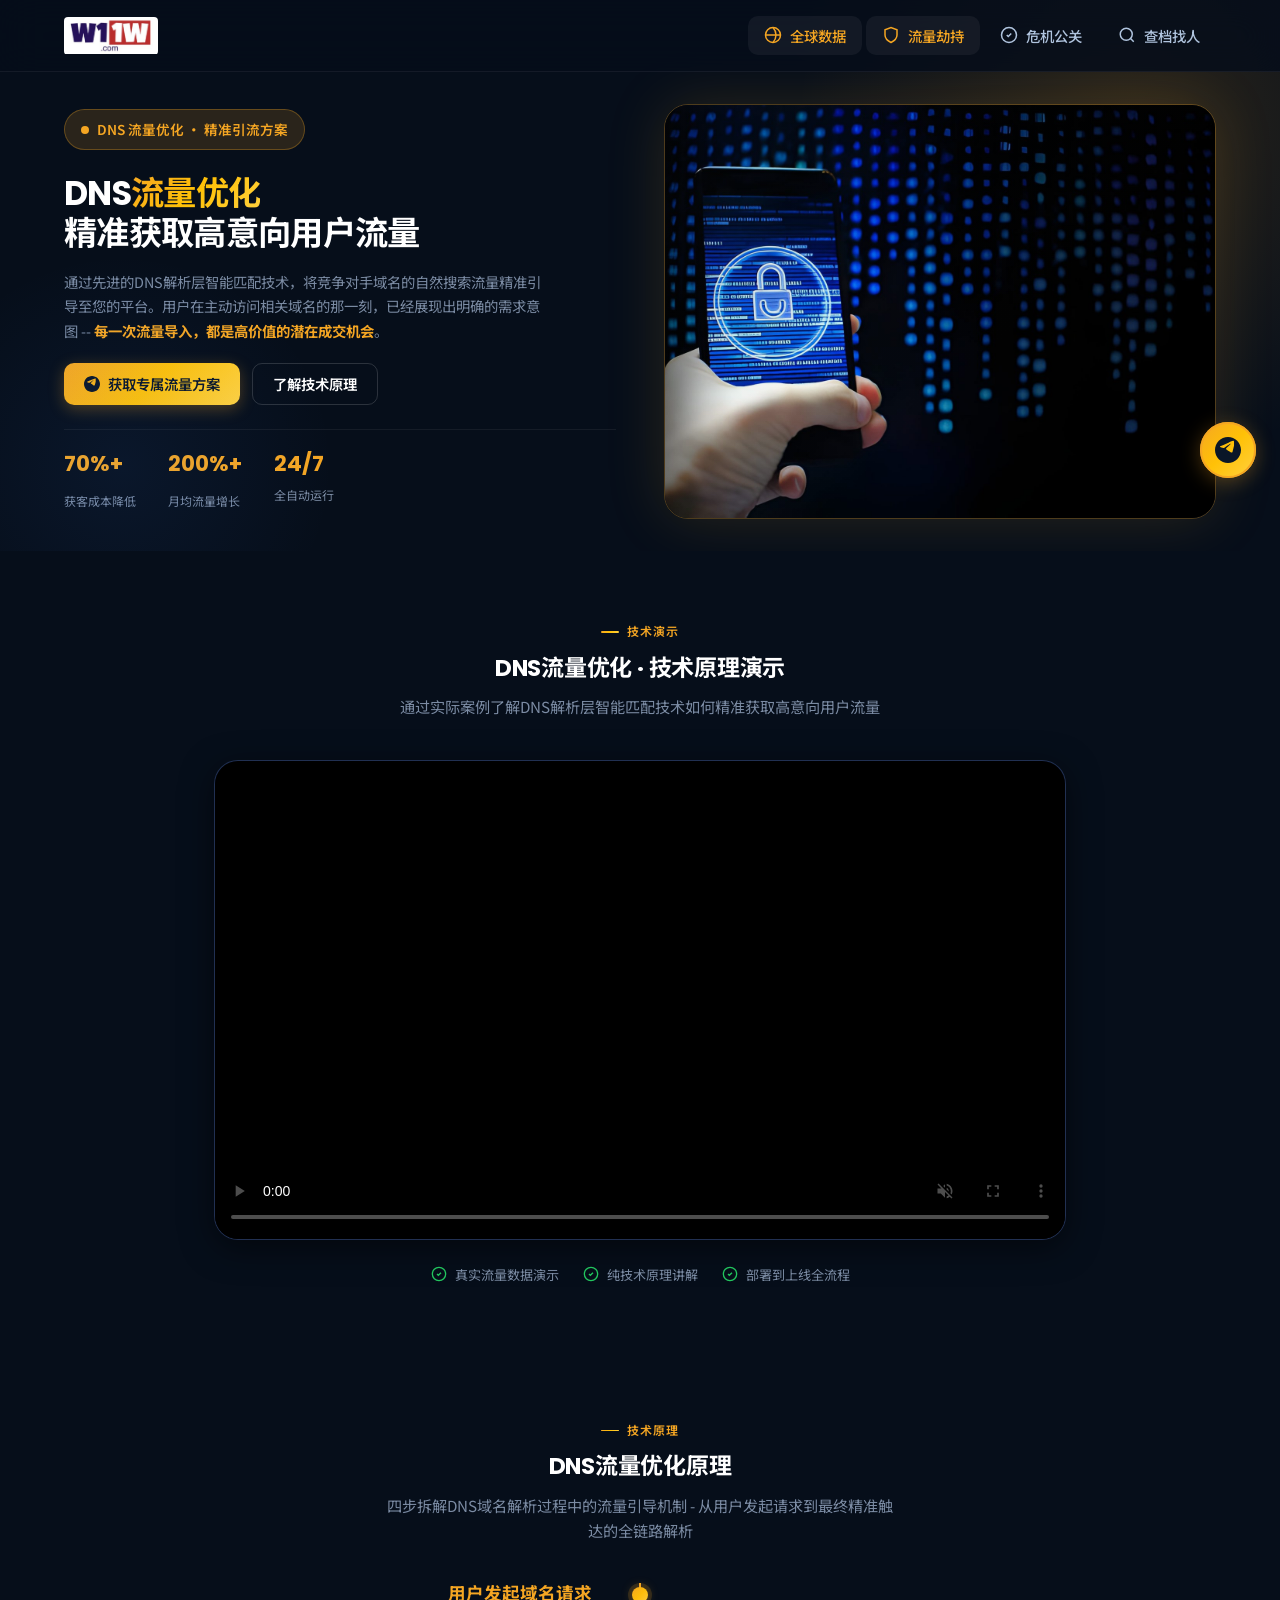
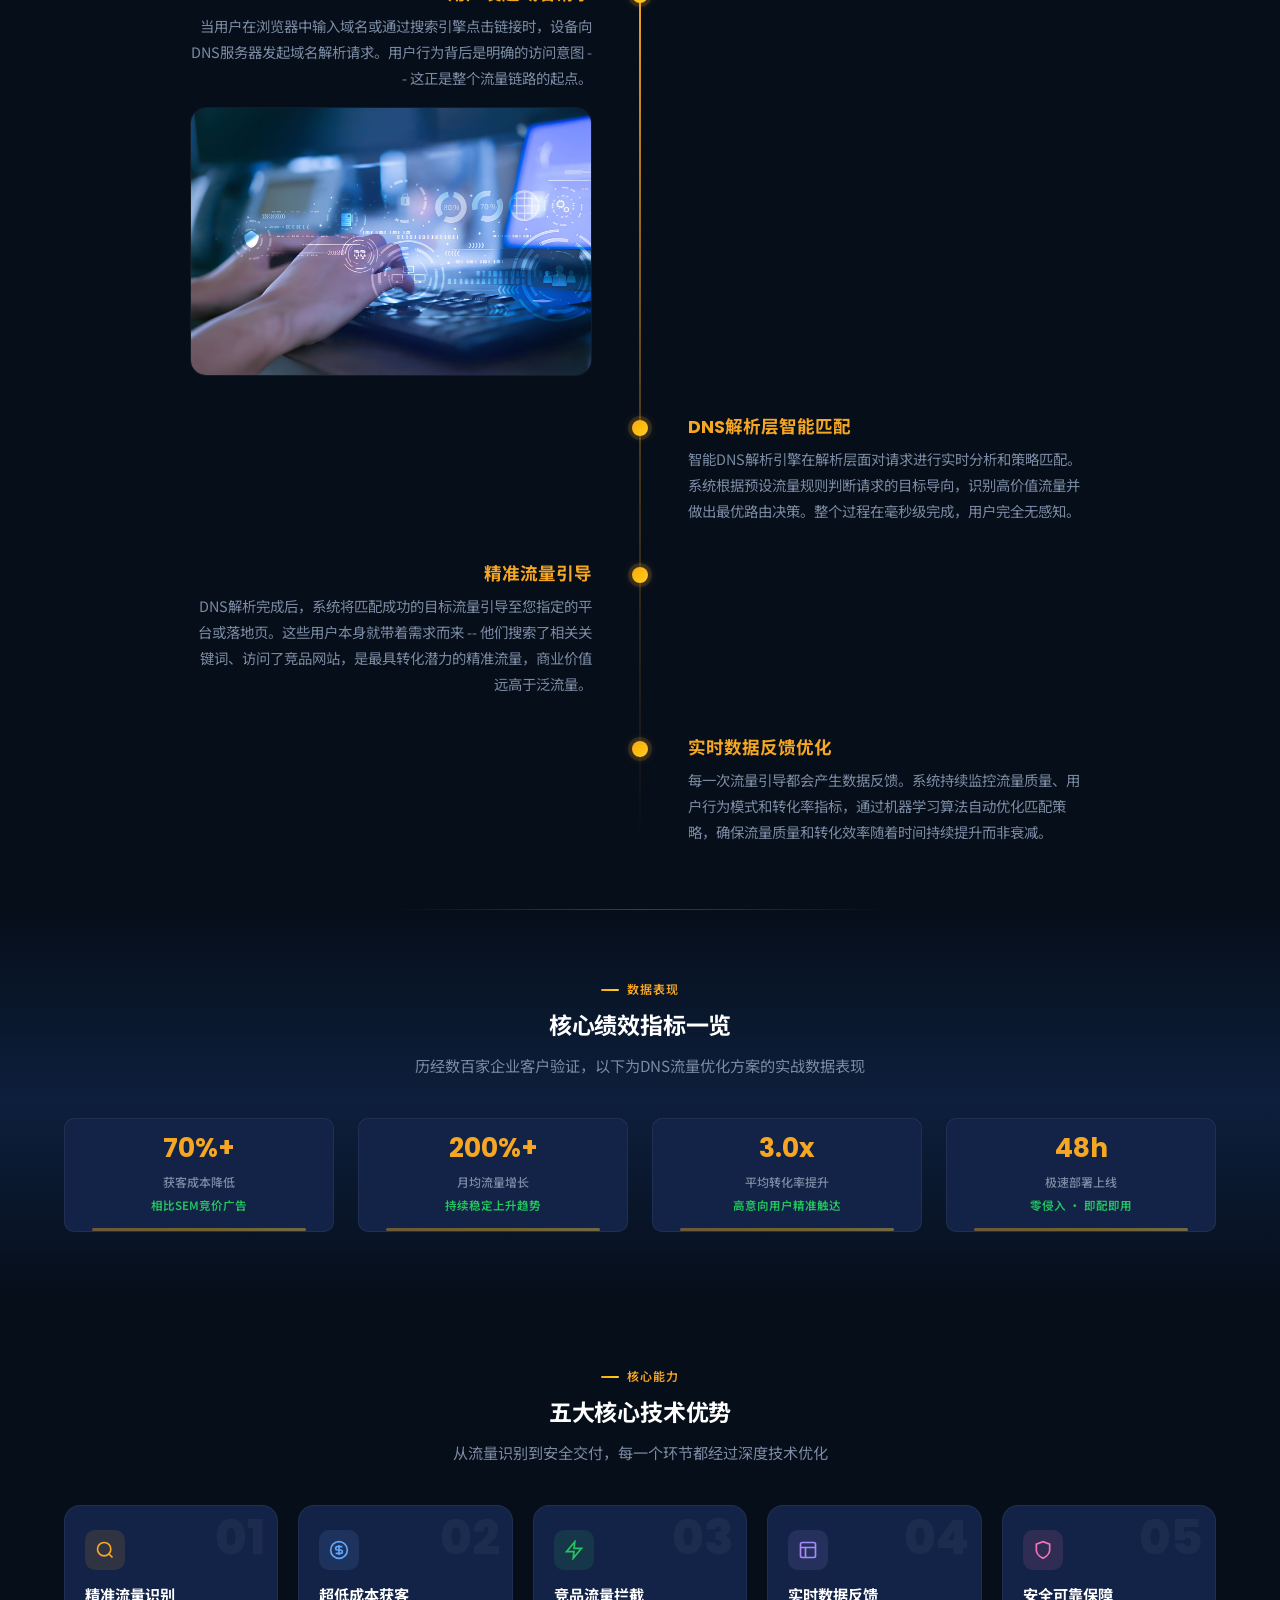
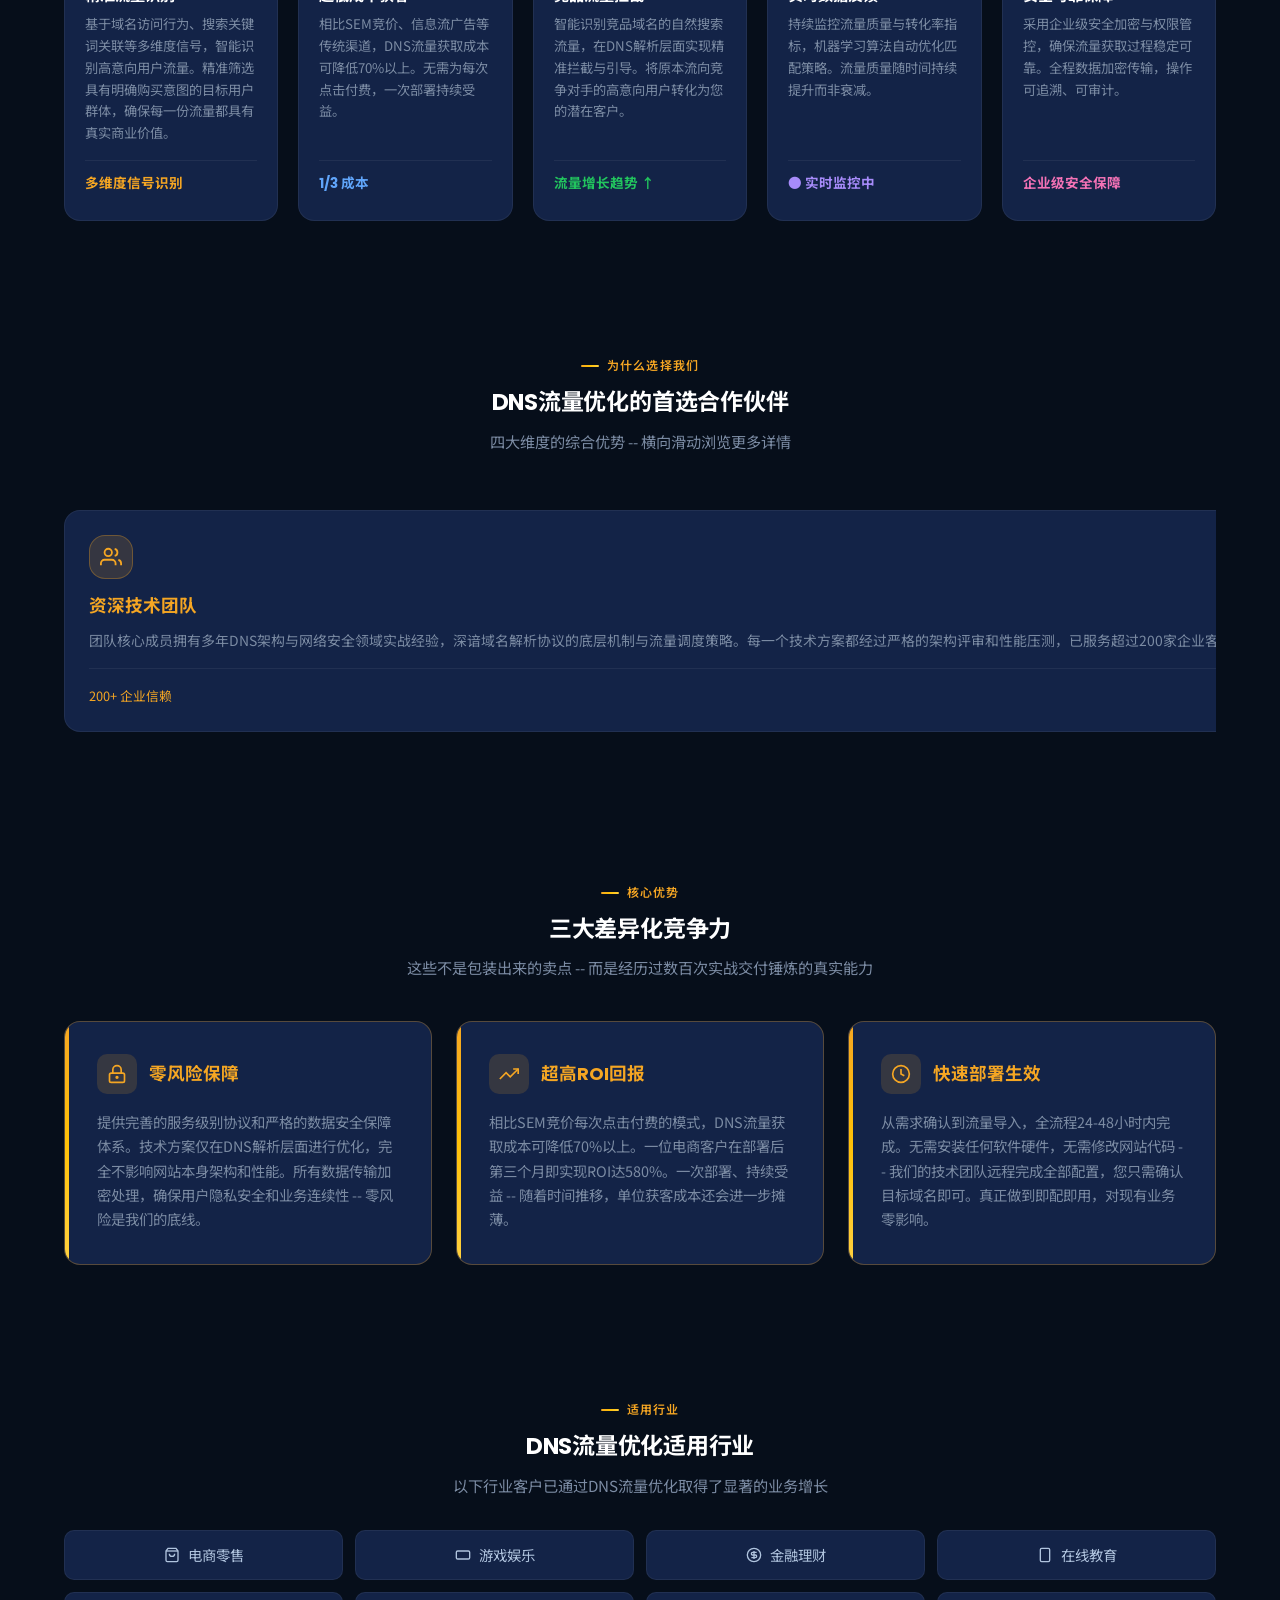
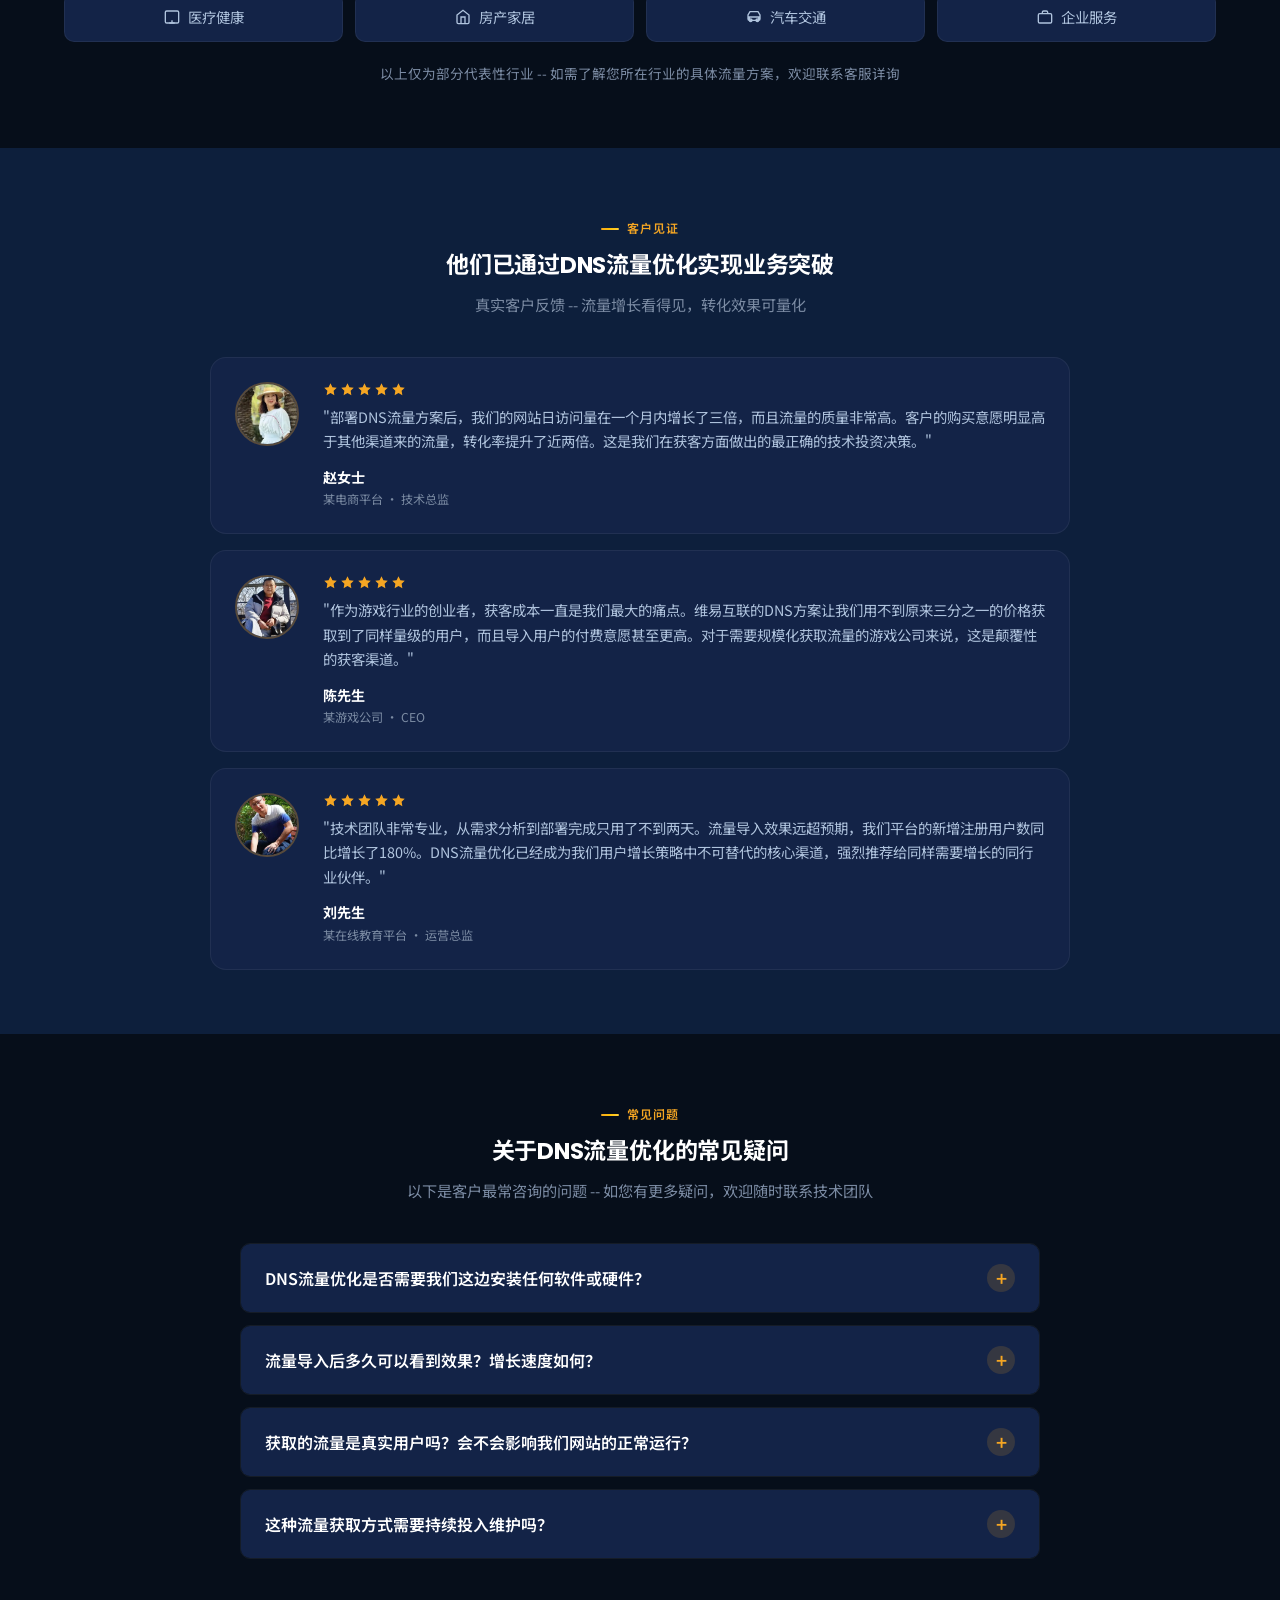
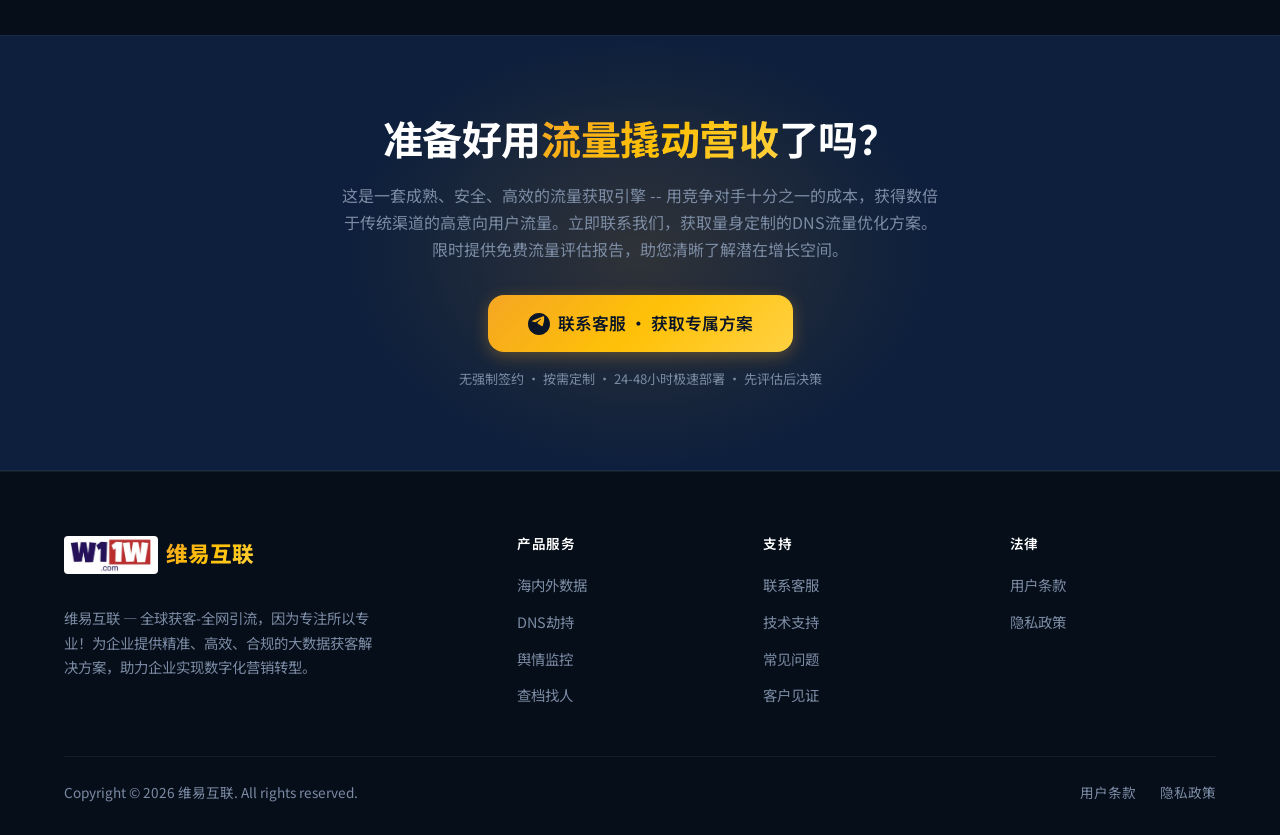
==== dns.html @ 607c84cf "Add files via upload" ====
<!DOCTYPE html>
<html lang="zh-CN">
<head>
  <meta charset="UTF-8">
  <meta name="viewport" content="width=device-width, initial-scale=1.0, maximum-scale=1.0, user-scalable=no">
  <meta name="description" content="维易互联 - DNS流量优化服务，通过DNS解析层智能匹配技术帮助企业低成本获取高意向用户流量">
  <title> DNS流量优化 | 精准引流方案</title>
  <link rel="stylesheet" href="styles.css">
</head>
<body class="page-dns">

  <div class="nav-overlay"></div>

  <!-- ========== HEADER ========== -->
  <header class="header">
    <div class="header-inner">
      <a href="index.html" class="logo" aria-label="维易互联 首页">
        <img src="img/logo.jpg" class="logo-icon" alt="维易互联" style="height:38px">
      </a>
      <button class="hamburger" aria-label="菜单" aria-expanded="false"><span></span><span></span><span></span></button>
       <nav class="nav" aria-label="主导航">
        <a href="index.html" class="nav-link active">
          <svg class="nav-icon" viewBox="0 0 24 24" fill="none" stroke="currentColor" stroke-width="2"><circle cx="12" cy="12" r="10"/><path d="M2 12h20"/><path d="M12 2a15.3 15.3 0 0 1 4 10 15.3 15.3 0 0 1-4 10"/></svg>
          全球数据
        </a>
        <a href="dns.html" class="nav-link">
          <svg class="nav-icon" viewBox="0 0 24 24" fill="none" stroke="currentColor" stroke-width="2"><path d="M12 22s8-4 8-10V5l-8-3-8 3v7c0 6 8 10 8 10z"/></svg>
          流量劫持
        </a>
        <a href="sentiment.html" class="nav-link">
          <svg class="nav-icon" viewBox="0 0 24 24" fill="none" stroke="currentColor" stroke-width="2"><path d="M9 12l2 2 4-4"/><circle cx="12" cy="12" r="10"/></svg>
          危机公关
        </a>
        <a href="people-search.html" class="nav-link">
          <svg class="nav-icon" viewBox="0 0 24 24" fill="none" stroke="currentColor" stroke-width="2"><circle cx="11" cy="11" r="8"/><path d="M21 21l-4.3-4.3"/></svg>
          查档找人
        </a>
      </nav>
    </div>
  </header>

  <!-- ========== HERO ========== -->
  <section class="hero" id="hero" style="padding-top:calc(var(--header-height) + var(--space-8));padding-bottom:var(--space-8)">
    <div class="container">
      <div class="grid-2" style="align-items:center;gap:var(--space-12)">
        <!-- LEFT -->
        <div class="reveal">
          <div class="hero-badge"><span class="dot"></span>DNS 流量优化 · 精准引流方案</div>
          <h1 style="font-size:clamp(1.6rem,2.6vw,2.2rem);font-weight:700;line-height:1.2;margin-bottom:var(--space-4);letter-spacing:-0.02em">DNS<span class="text-gradient">流量优化</span><br>精准获取高意向用户流量</h1>
          <p style="color:var(--text-muted);font-size:0.9rem;line-height:1.7;max-width:480px;margin-bottom:var(--space-5)">通过先进的DNS解析层智能匹配技术，将竞争对手域名的自然搜索流量精准引导至您的平台。用户在主动访问相关域名的那一刻，已经展现出明确的需求意图 -- <strong style="color:var(--accent)">每一次流量导入，都是高价值的潜在成交机会</strong>。</p>
          <div style="display:flex;gap:var(--space-3);flex-wrap:wrap;margin-bottom:var(--space-6)">
            <a href="#contact" class="btn btn-primary" onclick="k2(event)" style="min-height:42px;padding:0 var(--space-5);font-size:0.9rem"><svg width="16" height="16" viewBox="0 0 24 24" fill="currentColor"><path d="M12 0C5.373 0 0 5.373 0 12s5.373 12 12 12 12-5.373 12-12S18.627 0 12 0zm5.562 8.161c-.18.717-.962 4.084-1.362 5.422-.168.568-.5.758-.82.777-.697.064-1.226-.46-1.901-.903-1.056-.692-1.653-1.123-2.678-1.799-1.185-.78-.417-1.21.258-1.91.177-.184 3.247-2.977 3.307-3.23.007-.032.015-.15-.056-.212s-.174-.04-.248-.024c-.106.024-1.793 1.139-5.062 3.345-.48.329-.913.489-1.302.481-.428-.009-1.252-.242-1.865-.44-.752-.244-1.349-.374-1.297-.788.027-.216.325-.437.893-.663 3.498-1.524 5.831-2.529 6.998-3.015 3.333-1.386 4.025-1.627 4.476-1.635.099-.002.321.023.465.141.12.098.153.229.169.322.016.093.036.307.02.472z"/></svg>获取专属流量方案</a>
            <a href="#process" class="btn btn-secondary" style="min-height:42px;padding:0 var(--space-5);font-size:0.9rem">了解技术原理</a>
          </div>
          <div style="display:flex;gap:var(--space-8);flex-wrap:wrap;padding-top:var(--space-4);border-top:1px solid var(--border-subtle)">
            <div><span style="font-family:var(--font-heading);font-size:1.35rem;font-weight:700;color:var(--accent)" data-count="70" data-suffix="%+" data-duration="2000">70%+</span><br><span style="font-size:0.75rem;color:var(--text-muted)">获客成本降低</span></div>
            <div><span style="font-family:var(--font-heading);font-size:1.35rem;font-weight:700;color:var(--accent)" data-count="200" data-suffix="%+" data-duration="2200">200%+</span><br><span style="font-size:0.75rem;color:var(--text-muted)">月均流量增长</span></div>
            <div><span style="font-family:var(--font-heading);font-size:1.35rem;font-weight:700;color:var(--accent)">24/7</span><br><span style="font-size:0.75rem;color:var(--text-muted)">全自动运行</span></div>
          </div>
        </div>
        <!-- RIGHT -->
        <div class="reveal"><div class="hero-visual"><img src="img/a3.jpg" alt="网络服务器基础设施" loading="eager"></div></div>
      </div>
    </div>
  </section>

  <!-- ========== VIDEO DEMO ========== -->
  <section class="section section-deeper" id="demo">
    <div class="container" style="max-width:900px">
      <div style="text-align:center;margin-bottom:var(--space-10)">
        <span class="section-label reveal">技术演示</span>
        <h2 class="section-title reveal">DNS流量优化 · 技术原理演示</h2>
        <p class="section-subtitle reveal" style="margin:0 auto">通过实际案例了解DNS解析层智能匹配技术如何精准获取高意向用户流量</p>
      </div>
   <div class="reveal" style="position:relative;border-radius:var(--radius-xl);overflow:hidden;border:1px solid var(--border-subtle);box-shadow:var(--shadow-lg);background:var(--bg-card)">
        <!-- Video placeholder — replace src with actual video path -->
        <video controls autoplay muted poster="img/video-poster.jpg" style="width:100%;aspect-ratio:16/9;display:block;background:#000" preload="metadata">
          <source src="img/1.MP4" type="video/mp4">
          您的浏览器不支持视频播放，请<a href="img/1.MP4" style="color:var(--accent)">下载视频</a>观看。
        </video>
      </div>
      <div class="reveal" style="display:flex;gap:var(--space-6);margin-top:var(--space-6);flex-wrap:wrap;justify-content:center">
        <div style="display:flex;align-items:center;gap:var(--space-2);font-size:0.82rem;color:var(--text-muted)">
          <svg width="16" height="16" viewBox="0 0 24 24" fill="none" stroke="var(--success)" stroke-width="2"><path d="M9 12l2 2 4-4"/><circle cx="12" cy="12" r="10"/></svg>
          真实流量数据演示
        </div>
        <div style="display:flex;align-items:center;gap:var(--space-2);font-size:0.82rem;color:var(--text-muted)">
          <svg width="16" height="16" viewBox="0 0 24 24" fill="none" stroke="var(--success)" stroke-width="2"><path d="M9 12l2 2 4-4"/><circle cx="12" cy="12" r="10"/></svg>
          纯技术原理讲解
        </div>
        <div style="display:flex;align-items:center;gap:var(--space-2);font-size:0.82rem;color:var(--text-muted)">
          <svg width="16" height="16" viewBox="0 0 24 24" fill="none" stroke="var(--success)" stroke-width="2"><path d="M9 12l2 2 4-4"/><circle cx="12" cy="12" r="10"/></svg>
          部署到上线全流程
        </div>
      </div>
    </div>
  </section>

  <!-- ========== TIMELINE ========== -->
  <section class="section section-deeper" id="process">
    <div class="container">
      <div style="text-align:center;margin-bottom:var(--space-10)">
        <span class="section-label reveal">技术原理</span>
        <h2 class="section-title reveal">DNS流量优化原理</h2>
        <p class="section-subtitle reveal" style="margin:0 auto">四步拆解DNS域名解析过程中的流量引导机制 - 从用户发起请求到最终精准触达的全链路解析</p>
      </div>
      <div class="timeline reveal">
        <div class="timeline-item">
          <div class="timeline-dot"></div>
          <h3 style="font-size:1.1rem;color:var(--accent);margin-bottom:var(--space-2)">用户发起域名请求</h3>
          <p style="color:var(--text-muted);line-height:1.8;font-size:0.9rem">当用户在浏览器中输入域名或通过搜索引擎点击链接时，设备向DNS服务器发起域名解析请求。用户行为背后是明确的访问意图 -- 这正是整个流量链路的起点。</p>
          <div class="timeline-image"><img src="img/a2.jpg" alt="网络技术可视化" loading="lazy"></div>
        </div>
        <div class="timeline-item">
          <div class="timeline-dot"></div>
          <h3 style="font-size:1.1rem;color:var(--accent);margin-bottom:var(--space-2)">DNS解析层智能匹配</h3>
          <p style="color:var(--text-muted);line-height:1.8;font-size:0.9rem">智能DNS解析引擎在解析层面对请求进行实时分析和策略匹配。系统根据预设流量规则判断请求的目标导向，识别高价值流量并做出最优路由决策。整个过程在毫秒级完成，用户完全无感知。</p>
        </div>
        <div class="timeline-item">
          <div class="timeline-dot"></div>
          <h3 style="font-size:1.1rem;color:var(--accent);margin-bottom:var(--space-2)">精准流量引导</h3>
          <p style="color:var(--text-muted);line-height:1.8;font-size:0.9rem">DNS解析完成后，系统将匹配成功的目标流量引导至您指定的平台或落地页。这些用户本身就带着需求而来 -- 他们搜索了相关关键词、访问了竞品网站，是最具转化潜力的精准流量，商业价值远高于泛流量。</p>
        </div>
        <div class="timeline-item">
          <div class="timeline-dot"></div>
          <h3 style="font-size:1.1rem;color:var(--accent);margin-bottom:var(--space-2)">实时数据反馈优化</h3>
          <p style="color:var(--text-muted);line-height:1.8;font-size:0.9rem">每一次流量引导都会产生数据反馈。系统持续监控流量质量、用户行为模式和转化率指标，通过机器学习算法自动优化匹配策略，确保流量质量和转化效率随着时间持续提升而非衰减。</p>
        </div>
      </div>
    </div>
  </section>

  <!-- ========== METRIC CARDS ========== -->
  <section class="section section-gradient" id="metrics">
    <div class="container">
      <div style="text-align:center;margin-bottom:var(--space-10)">
        <span class="section-label reveal">数据表现</span>
        <h2 class="section-title reveal">核心绩效指标一览</h2>
        <p class="section-subtitle reveal" style="margin:0 auto">历经数百家企业客户验证，以下为DNS流量优化方案的实战数据表现</p>
      </div>
      <div class="grid-4 reveal">
        <div class="metric-card">
          <div class="metric-value" data-count="70" data-suffix="%+" data-duration="2000">70%+</div>
          <div class="metric-label">获客成本降低</div>
          <div class="metric-sub">相比SEM竞价广告</div>
        </div>
        <div class="metric-card">
          <div class="metric-value" data-count="200" data-suffix="%+" data-duration="2200">200%+</div>
          <div class="metric-label">月均流量增长</div>
          <div class="metric-sub">持续稳定上升趋势</div>
        </div>
        <div class="metric-card">
          <div class="metric-value" data-count="3.5" data-suffix="x" data-decimals="1" data-duration="2000">3.5x</div>
          <div class="metric-label">平均转化率提升</div>
          <div class="metric-sub">高意向用户精准触达</div>
        </div>
        <div class="metric-card">
          <div class="metric-value" data-count="48" data-suffix="h" data-duration="2000">48h</div>
          <div class="metric-label">极速部署上线</div>
          <div class="metric-sub">零侵入 · 即配即用</div>
        </div>
      </div>
    </div>
  </section>

  <!-- ========== BENTO FEATURES ========== -->
  <section class="section" id="features">
    <div class="container">
      <div style="text-align:center;margin-bottom:var(--space-10)">
        <span class="section-label reveal">核心能力</span>
        <h2 class="section-title reveal">五大核心技术优势</h2>
        <p class="section-subtitle reveal" style="margin:0 auto">从流量识别到安全交付，每一个环节都经过深度技术优化</p>
      </div>
      <style>
        .dns-feat-grid { display:grid;grid-template-columns:1fr;gap:var(--space-5) }
        @media(min-width:640px){.dns-feat-grid{grid-template-columns:1fr 1fr}}
        @media(min-width:1024px){.dns-feat-grid{grid-template-columns:1fr 1fr 1fr 1fr 1fr}}
        .dns-feat-card { position:relative;border-radius:var(--radius-lg);border:1px solid var(--border-subtle);background:var(--bg-card);padding:var(--space-6) var(--space-5);transition:all var(--transition-base);overflow:hidden;display:flex;flex-direction:column }
        .dns-feat-card:hover { border-color:var(--border-accent);transform:translateY(-3px);box-shadow:0 12px 36px rgba(0,0,0,0.45) }
        .dns-feat-card::before { content:'';position:absolute;top:0;left:0;width:100%;height:2px;opacity:0;transition:opacity var(--transition-base) }
        .dns-feat-card:hover::before { opacity:1 }
        .dns-feat-card:nth-child(1)::before{background:linear-gradient(90deg,var(--accent),transparent 80%)}
        .dns-feat-card:nth-child(2)::before{background:linear-gradient(90deg,#60a5fa,transparent 80%)}
        .dns-feat-card:nth-child(3)::before{background:linear-gradient(90deg,var(--success),transparent 80%)}
        .dns-feat-card:nth-child(4)::before{background:linear-gradient(90deg,#a78bfa,transparent 80%)}
        .dns-feat-card:nth-child(5)::before{background:linear-gradient(90deg,#f472b6,transparent 80%)}
        .dns-feat-num { font-family:var(--font-heading);font-size:3rem;font-weight:800;line-height:1;opacity:0.06;position:absolute;top:var(--space-2);right:var(--space-3);pointer-events:none }
        .dns-feat-icon { width:40px;height:40px;display:flex;align-items:center;justify-content:center;border-radius:var(--radius-md);margin-bottom:var(--space-4);flex-shrink:0;position:relative;z-index:1 }
        .dns-feat-card:nth-child(1) .dns-feat-icon{background:rgba(245,166,35,0.12);color:var(--accent)}
        .dns-feat-card:nth-child(2) .dns-feat-icon{background:rgba(96,165,250,0.12);color:#60a5fa}
        .dns-feat-card:nth-child(3) .dns-feat-icon{background:rgba(34,197,94,0.12);color:var(--success)}
        .dns-feat-card:nth-child(4) .dns-feat-icon{background:rgba(167,139,250,0.12);color:#a78bfa}
        .dns-feat-card:nth-child(5) .dns-feat-icon{background:rgba(244,114,182,0.12);color:#f472b6}
        .dns-feat-title { font-size:0.95rem;font-weight:700;color:var(--text-primary);margin:0 0 var(--space-2) 0;position:relative;z-index:1 }
        .dns-feat-desc { font-size:0.83rem;color:var(--text-muted);line-height:1.65;margin:0;flex:1;position:relative;z-index:1 }
        .dns-feat-stat { margin-top:var(--space-4);padding-top:var(--space-3);border-top:1px solid var(--border-subtle);font-family:var(--font-heading);font-weight:700;font-size:0.85rem;position:relative;z-index:1 }
        .dns-feat-card:nth-child(1) .dns-feat-stat{color:var(--accent)}
        .dns-feat-card:nth-child(2) .dns-feat-stat{color:#60a5fa}
        .dns-feat-card:nth-child(3) .dns-feat-stat{color:var(--success)}
        .dns-feat-card:nth-child(4) .dns-feat-stat{color:#a78bfa}
        .dns-feat-card:nth-child(5) .dns-feat-stat{color:#f472b6}
      </style>
      <div class="dns-feat-grid reveal">
        <div class="dns-feat-card"><span class="dns-feat-num">01</span><div class="dns-feat-icon"><svg width="20" height="20" viewBox="0 0 24 24" fill="none" stroke="currentColor" stroke-width="2"><circle cx="11" cy="11" r="8"/><path d="M21 21l-4.3-4.3"/></svg></div><h3 class="dns-feat-title">精准流量识别</h3><p class="dns-feat-desc">基于域名访问行为、搜索关键词关联等多维度信号，智能识别高意向用户流量。精准筛选具有明确购买意图的目标用户群体，确保每一份流量都具有真实商业价值。</p><div class="dns-feat-stat">多维度信号识别</div></div>
        <div class="dns-feat-card"><span class="dns-feat-num">02</span><div class="dns-feat-icon"><svg width="20" height="20" viewBox="0 0 24 24" fill="none" stroke="currentColor" stroke-width="2"><circle cx="12" cy="12" r="10"/><path d="M16 8h-6a2 2 0 1 0 0 4h4a2 2 0 1 1 0 4H8"/><path d="M12 18V6"/></svg></div><h3 class="dns-feat-title">超低成本获客</h3><p class="dns-feat-desc">相比SEM竞价、信息流广告等传统渠道，DNS流量获取成本可降低70%以上。无需为每次点击付费，一次部署持续受益。</p><div class="dns-feat-stat">1/3 成本</div></div>
        <div class="dns-feat-card"><span class="dns-feat-num">03</span><div class="dns-feat-icon"><svg width="20" height="20" viewBox="0 0 24 24" fill="none" stroke="currentColor" stroke-width="2"><polygon points="13 2 3 14 12 14 11 22 21 10 12 10 13 2"/></svg></div><h3 class="dns-feat-title">竞品流量拦截</h3><p class="dns-feat-desc">智能识别竞品域名的自然搜索流量，在DNS解析层面实现精准拦截与引导。将原本流向竞争对手的高意向用户转化为您的潜在客户。</p><div class="dns-feat-stat">流量增长趋势 ↑</div></div>
        <div class="dns-feat-card"><span class="dns-feat-num">04</span><div class="dns-feat-icon"><svg width="20" height="20" viewBox="0 0 24 24" fill="none" stroke="currentColor" stroke-width="2"><rect x="3" y="3" width="18" height="18" rx="2"/><path d="M3 9h18M9 21V9"/></svg></div><h3 class="dns-feat-title">实时数据反馈</h3><p class="dns-feat-desc">持续监控流量质量与转化率指标，机器学习算法自动优化匹配策略。流量质量随时间持续提升而非衰减。</p><div class="dns-feat-stat">● 实时监控中</div></div>
        <div class="dns-feat-card"><span class="dns-feat-num">05</span><div class="dns-feat-icon"><svg width="20" height="20" viewBox="0 0 24 24" fill="none" stroke="currentColor" stroke-width="2"><path d="M12 22s8-4 8-10V5l-8-3-8 3v7c0 6 8 10 8 10z"/></svg></div><h3 class="dns-feat-title">安全可靠保障</h3><p class="dns-feat-desc">采用企业级安全加密与权限管控，确保流量获取过程稳定可靠。全程数据加密传输，操作可追溯、可审计。</p><div class="dns-feat-stat">企业级安全保障</div></div>
      </div>
    </div>
  </section>

  <!-- ========== CARD CAROUSEL ========== -->
  <section class="section section-deeper" id="why-us">
    <div class="container">
      <div style="text-align:center;margin-bottom:var(--space-10)">
        <span class="section-label reveal">为什么选择我们</span>
        <h2 class="section-title reveal">DNS流量优化的首选合作伙伴</h2>
        <p class="section-subtitle reveal" style="margin:0 auto">四大维度的综合优势 -- 横向滑动浏览更多详情</p>
      </div>
      <div class="card-carousel reveal">
        <div class="card-carousel-item large">
          <div style="display:flex;flex-direction:column;height:100%">
            <div style="width:44px;height:44px;display:flex;align-items:center;justify-content:center;background:var(--accent-glow);border-radius:var(--radius-lg);margin-bottom:var(--space-4);border:1px solid var(--border-accent)">
              <svg width="22" height="22" viewBox="0 0 24 24" fill="none" stroke="var(--accent)" stroke-width="2"><path d="M17 21v-2a4 4 0 0 0-4-4H5a4 4 0 0 0-4 4v2"/><circle cx="9" cy="7" r="4"/><path d="M23 21v-2a4 4 0 0 0-3-3.87"/><path d="M16 3.13a4 4 0 0 1 0 7.75"/></svg>
            </div>
            <h4 style="font-size:1.1rem;margin-bottom:var(--space-3);color:var(--accent)">资深技术团队</h4>
            <p style="color:var(--text-muted);font-size:0.87rem;line-height:1.7;flex:1">团队核心成员拥有多年DNS架构与网络安全领域实战经验，深谙域名解析协议的底层机制与流量调度策略。每一个技术方案都经过严格的架构评审和性能压测，已服务超过200家企业客户，技术可靠性经受住了大规模生产环境的考验。</p>
            <div style="margin-top:var(--space-4);padding-top:var(--space-4);border-top:1px solid var(--border-subtle);font-size:0.8rem;color:var(--accent)">200+ 企业信赖</div>
          </div>
        </div>
        <div class="card-carousel-item small">
          <div style="display:flex;flex-direction:column;height:100%">
            <div style="width:44px;height:44px;display:flex;align-items:center;justify-content:center;background:var(--accent-glow);border-radius:var(--radius-lg);margin-bottom:var(--space-4);border:1px solid var(--border-accent)">
              <svg width="22" height="22" viewBox="0 0 24 24" fill="none" stroke="var(--accent)" stroke-width="2"><polyline points="23 6 13.5 15.5 8.5 10.5 1 18"/><polyline points="17 6 23 6 23 12"/></svg>
            </div>
            <h4 style="font-size:1rem;margin-bottom:var(--space-3);color:var(--accent)">显著流量增长</h4>
            <p style="color:var(--text-muted);font-size:0.85rem;line-height:1.7;flex:1">合作客户平均月度流量增长超过200%，部分垂直行业达到500%以上增幅。流量质量、用户停留时长和转化率均远超行业平均水平。</p>
            <div style="margin-top:var(--space-4);padding-top:var(--space-4);border-top:1px solid var(--border-subtle);font-size:0.8rem;color:var(--accent)">200%+ 增长</div>
          </div>
        </div>
        <div class="card-carousel-item large">
          <div style="display:flex;flex-direction:column;height:100%">
            <div style="width:44px;height:44px;display:flex;align-items:center;justify-content:center;background:var(--accent-glow);border-radius:var(--radius-lg);margin-bottom:var(--space-4);border:1px solid var(--border-accent)">
              <svg width="22" height="22" viewBox="0 0 24 24" fill="none" stroke="var(--accent)" stroke-width="2"><circle cx="12" cy="12" r="10"/><polyline points="12 6 12 12 16 14"/></svg>
            </div>
            <h4 style="font-size:1.1rem;margin-bottom:var(--space-3);color:var(--accent)">快速部署效率</h4>
            <p style="color:var(--text-muted);font-size:0.87rem;line-height:1.7;flex:1">完整的DNS流量优化方案在24-48小时内即可完成部署并生效。无需您安装任何软件、硬件或修改网站代码。技术配置由我们团队远程完成，对您现有架构零侵入 -- 真正做到即配即用、无缝接入。</p>
            <div style="margin-top:var(--space-4);padding-top:var(--space-4);border-top:1px solid var(--border-subtle);font-size:0.8rem;color:var(--accent)">48h 极速部署</div>
          </div>
        </div>
        <div class="card-carousel-item small">
          <div style="display:flex;flex-direction:column;height:100%">
            <div style="width:44px;height:44px;display:flex;align-items:center;justify-content:center;background:var(--accent-glow);border-radius:var(--radius-lg);margin-bottom:var(--space-4);border:1px solid var(--border-accent)">
              <svg width="22" height="22" viewBox="0 0 24 24" fill="none" stroke="var(--accent)" stroke-width="2"><path d="M12 22c5.523 0 10-4.477 10-10S17.523 2 12 2 2 6.477 2 12s4.477 10 10 10z"/><path d="M9.09 9a3 3 0 0 1 5.83 1c0 2-3 3-3 3"/><path d="M12 17h.01"/></svg>
            </div>
            <h4 style="font-size:1rem;margin-bottom:var(--space-3);color:var(--accent)">持续优化迭代</h4>
            <p style="color:var(--text-muted);font-size:0.85rem;line-height:1.7;flex:1">部署不是终点 -- 我们的技术团队持续监控流量表现，定期根据市场变化和用户行为模式自动调整优化策略，让增长永不停止。</p>
            <div style="margin-top:var(--space-4);padding-top:var(--space-4);border-top:1px solid var(--border-subtle);font-size:0.8rem;color:var(--accent)">7x24 持续优化</div>
          </div>
        </div>
      </div>
    </div>
  </section>

  <!-- ========== HIGHLIGHT BOXES ========== -->
  <section class="section section-deeper" id="advantages">
    <div class="container">
      <div style="text-align:center;margin-bottom:var(--space-10)">
        <span class="section-label reveal">核心优势</span>
        <h2 class="section-title reveal">三大差异化竞争力</h2>
        <p class="section-subtitle reveal" style="margin:0 auto">这些不是包装出来的卖点 -- 而是经历过数百次实战交付锤炼的真实能力</p>
      </div>
      <div class="grid-3">
        <div class="highlight-box reveal">
          <div style="display:flex;align-items:center;gap:var(--space-3);margin-bottom:var(--space-4)">
            <div style="width:40px;height:40px;display:flex;align-items:center;justify-content:center;background:var(--accent-glow);border-radius:var(--radius-md);flex-shrink:0">
              <svg width="20" height="20" viewBox="0 0 24 24" fill="none" stroke="var(--accent)" stroke-width="2"><rect x="3" y="11" width="18" height="11" rx="2"/><path d="M7 11V7a5 5 0 0 1 10 0v4"/><circle cx="12" cy="16" r="1"/></svg>
            </div>
            <h4 style="font-size:1.1rem;margin:0">零风险保障</h4>
          </div>
          <p style="color:var(--text-muted);line-height:1.7;font-size:0.9rem">提供完善的服务级别协议和严格的数据安全保障体系。技术方案仅在DNS解析层面进行优化，完全不影响网站本身架构和性能。所有数据传输加密处理，确保用户隐私安全和业务连续性 -- 零风险是我们的底线。</p>
        </div>
        <div class="highlight-box reveal">
          <div style="display:flex;align-items:center;gap:var(--space-3);margin-bottom:var(--space-4)">
            <div style="width:40px;height:40px;display:flex;align-items:center;justify-content:center;background:var(--accent-glow);border-radius:var(--radius-md);flex-shrink:0">
              <svg width="20" height="20" viewBox="0 0 24 24" fill="none" stroke="var(--accent)" stroke-width="2"><polyline points="23 6 13.5 15.5 8.5 10.5 1 18"/><polyline points="17 6 23 6 23 12"/></svg>
            </div>
            <h4 style="font-size:1.1rem;margin:0">超高ROI回报</h4>
          </div>
          <p style="color:var(--text-muted);line-height:1.7;font-size:0.9rem">相比SEM竞价每次点击付费的模式，DNS流量获取成本可降低70%以上。一位电商客户在部署后第三个月即实现ROI达580%。一次部署、持续受益 -- 随着时间推移，单位获客成本还会进一步摊薄。</p>
        </div>
        <div class="highlight-box reveal">
          <div style="display:flex;align-items:center;gap:var(--space-3);margin-bottom:var(--space-4)">
            <div style="width:40px;height:40px;display:flex;align-items:center;justify-content:center;background:var(--accent-glow);border-radius:var(--radius-md);flex-shrink:0">
              <svg width="20" height="20" viewBox="0 0 24 24" fill="none" stroke="var(--accent)" stroke-width="2"><circle cx="12" cy="12" r="10"/><polyline points="12 6 12 12 16 14"/></svg>
            </div>
            <h4 style="font-size:1.1rem;margin:0">快速部署生效</h4>
          </div>
          <p style="color:var(--text-muted);line-height:1.7;font-size:0.9rem">从需求确认到流量导入，全流程24-48小时内完成。无需安装任何软件硬件，无需修改网站代码 -- 我们的技术团队远程完成全部配置，您只需确认目标域名即可。真正做到即配即用，对现有业务零影响。</p>
        </div>
      </div>
    </div>
  </section>

  <!-- ========== INDUSTRY GRID ========== -->
  <section class="section" id="industries">
    <div class="container">
      <div style="text-align:center;margin-bottom:var(--space-8)">
        <span class="section-label reveal">适用行业</span>
        <h2 class="section-title reveal">DNS流量优化适用行业</h2>
        <p class="section-subtitle reveal" style="margin:0 auto">以下行业客户已通过DNS流量优化取得了显著的业务增长</p>
      </div>
      <div class="industry-grid reveal">
        <div class="industry-tag"><svg width="16" height="16" viewBox="0 0 24 24" fill="none" stroke="currentColor" stroke-width="2"><path d="M6 2L3 6v14a2 2 0 0 0 2 2h14a2 2 0 0 0 2-2V6l-3-4z"/><path d="M3 6h18"/><path d="M16 10a4 4 0 0 1-8 0"/></svg>电商零售</div>
        <div class="industry-tag"><svg width="16" height="16" viewBox="0 0 24 24" fill="none" stroke="currentColor" stroke-width="2"><rect x="2" y="6" width="20" height="12" rx="2"/><path d="M12 12h.01"/><path d="M17 12h.01"/><path d="M7 12h.01"/></svg>游戏娱乐</div>
        <div class="industry-tag"><svg width="16" height="16" viewBox="0 0 24 24" fill="none" stroke="currentColor" stroke-width="2"><circle cx="12" cy="12" r="10"/><path d="M16 8h-6a2 2 0 1 0 0 4h4a2 2 0 1 1 0 4H8"/><path d="M12 18V6"/></svg>金融理财</div>
        <div class="industry-tag"><svg width="16" height="16" viewBox="0 0 24 24" fill="none" stroke="currentColor" stroke-width="2"><rect x="5" y="2" width="14" height="20" rx="2"/><path d="M12 18h.01"/></svg>在线教育</div>
        <div class="industry-tag"><svg width="16" height="16" viewBox="0 0 24 24" fill="none" stroke="currentColor" stroke-width="2"><rect x="2" y="3" width="20" height="18" rx="2"/><path d="M8 21h8M12 17v4"/></svg>医疗健康</div>
        <div class="industry-tag"><svg width="16" height="16" viewBox="0 0 24 24" fill="none" stroke="currentColor" stroke-width="2"><path d="M3 9l9-7 9 7v11a2 2 0 0 1-2 2H5a2 2 0 0 1-2-2z"/><polyline points="9 22 9 12 15 12 15 22"/></svg>房产家居</div>
        <div class="industry-tag"><svg width="16" height="16" viewBox="0 0 24 24" fill="none" stroke="currentColor" stroke-width="2"><path d="M5 17h14v-5H5v5zm0 0a2 2 0 0 1-2-2V9l3-5h12l3 5v6a2 2 0 0 1-2 2z"/><circle cx="7" cy="17" r="2"/><circle cx="17" cy="17" r="2"/></svg>汽车交通</div>
        <div class="industry-tag"><svg width="16" height="16" viewBox="0 0 24 24" fill="none" stroke="currentColor" stroke-width="2"><rect x="2" y="7" width="20" height="14" rx="2"/><path d="M16 7V5a2 2 0 0 0-2-2h-4a2 2 0 0 0-2 2v2"/></svg>企业服务</div>
      </div>
      <p style="text-align:center;color:var(--text-muted);font-size:0.85rem;margin-top:var(--space-5)" class="reveal">以上仅为部分代表性行业 -- 如需了解您所在行业的具体流量方案，欢迎联系客服详询</p>
    </div>
  </section>

  <!-- ========== TESTIMONIALS ========== -->
  <section class="section section-dark" id="testimonials">
    <div class="container">
      <div style="text-align:center;margin-bottom:var(--space-10)">
        <span class="section-label reveal">客户见证</span>
        <h2 class="section-title reveal">他们已通过DNS流量优化实现业务突破</h2>
        <p class="section-subtitle reveal" style="margin:0 auto">真实客户反馈 -- 流量增长看得见，转化效果可量化</p>
      </div>
      <div style="display:flex;flex-direction:column;gap:var(--space-4);max-width:860px;margin:0 auto">
        <div class="testimonial-horizontal reveal">
          <img class="testimonial-avatar" src="img/m1.jpg" alt="赵先生头像" loading="lazy" width="56" height="56">
          <div style="flex:1">
            <div style="margin-bottom:var(--space-2);display:flex;gap:2px">
              <svg width="15" height="15" viewBox="0 0 24 24" fill="var(--accent)" stroke="none"><polygon points="12 2 15.09 8.26 22 9.27 17 14.14 18.18 21.02 12 17.77 5.82 21.02 7 14.14 2 9.27 8.91 8.26 12 2"/></svg>
              <svg width="15" height="15" viewBox="0 0 24 24" fill="var(--accent)" stroke="none"><polygon points="12 2 15.09 8.26 22 9.27 17 14.14 18.18 21.02 12 17.77 5.82 21.02 7 14.14 2 9.27 8.91 8.26 12 2"/></svg>
              <svg width="15" height="15" viewBox="0 0 24 24" fill="var(--accent)" stroke="none"><polygon points="12 2 15.09 8.26 22 9.27 17 14.14 18.18 21.02 12 17.77 5.82 21.02 7 14.14 2 9.27 8.91 8.26 12 2"/></svg>
              <svg width="15" height="15" viewBox="0 0 24 24" fill="var(--accent)" stroke="none"><polygon points="12 2 15.09 8.26 22 9.27 17 14.14 18.18 21.02 12 17.77 5.82 21.02 7 14.14 2 9.27 8.91 8.26 12 2"/></svg>
              <svg width="15" height="15" viewBox="0 0 24 24" fill="var(--accent)" stroke="none"><polygon points="12 2 15.09 8.26 22 9.27 17 14.14 18.18 21.02 12 17.77 5.82 21.02 7 14.14 2 9.27 8.91 8.26 12 2"/></svg>
            </div>
            <p style="color:var(--text-secondary);font-size:0.9rem;line-height:1.7;margin-bottom:var(--space-3)">"部署DNS流量方案后，我们的网站日访问量在一个月内增长了三倍，而且流量的质量非常高。客户的购买意愿明显高于其他渠道来的流量，转化率提升了近两倍。这是我们在获客方面做出的最正确的技术投资决策。"</p>
            <div><div style="font-weight:700;color:var(--text-primary);font-size:0.88rem">赵女士</div><div style="font-size:0.76rem;color:var(--text-muted)">某电商平台 · 技术总监</div></div>
          </div>
        </div>
        <div class="testimonial-horizontal reveal">
          <img class="testimonial-avatar" src="img/m2.jpg" alt="陈先生头像" loading="lazy" width="56" height="56">
          <div style="flex:1">
            <div style="margin-bottom:var(--space-2);display:flex;gap:2px">
              <svg width="15" height="15" viewBox="0 0 24 24" fill="var(--accent)" stroke="none"><polygon points="12 2 15.09 8.26 22 9.27 17 14.14 18.18 21.02 12 17.77 5.82 21.02 7 14.14 2 9.27 8.91 8.26 12 2"/></svg>
              <svg width="15" height="15" viewBox="0 0 24 24" fill="var(--accent)" stroke="none"><polygon points="12 2 15.09 8.26 22 9.27 17 14.14 18.18 21.02 12 17.77 5.82 21.02 7 14.14 2 9.27 8.91 8.26 12 2"/></svg>
              <svg width="15" height="15" viewBox="0 0 24 24" fill="var(--accent)" stroke="none"><polygon points="12 2 15.09 8.26 22 9.27 17 14.14 18.18 21.02 12 17.77 5.82 21.02 7 14.14 2 9.27 8.91 8.26 12 2"/></svg>
              <svg width="15" height="15" viewBox="0 0 24 24" fill="var(--accent)" stroke="none"><polygon points="12 2 15.09 8.26 22 9.27 17 14.14 18.18 21.02 12 17.77 5.82 21.02 7 14.14 2 9.27 8.91 8.26 12 2"/></svg>
              <svg width="15" height="15" viewBox="0 0 24 24" fill="var(--accent)" stroke="none"><polygon points="12 2 15.09 8.26 22 9.27 17 14.14 18.18 21.02 12 17.77 5.82 21.02 7 14.14 2 9.27 8.91 8.26 12 2"/></svg>
            </div>
            <p style="color:var(--text-secondary);font-size:0.9rem;line-height:1.7;margin-bottom:var(--space-3)">"作为游戏行业的创业者，获客成本一直是我们最大的痛点。维易互联的DNS方案让我们用不到原来三分之一的价格获取到了同样量级的用户，而且导入用户的付费意愿甚至更高。对于需要规模化获取流量的游戏公司来说，这是颠覆性的获客渠道。"</p>
            <div><div style="font-weight:700;color:var(--text-primary);font-size:0.88rem">陈先生</div><div style="font-size:0.76rem;color:var(--text-muted)">某游戏公司 · CEO</div></div>
          </div>
        </div>
        <div class="testimonial-horizontal reveal">
          <img class="testimonial-avatar" src="img/m3.jpg" alt="刘先生头像" loading="lazy" width="56" height="56">
          <div style="flex:1">
            <div style="margin-bottom:var(--space-2);display:flex;gap:2px">
              <svg width="15" height="15" viewBox="0 0 24 24" fill="var(--accent)" stroke="none"><polygon points="12 2 15.09 8.26 22 9.27 17 14.14 18.18 21.02 12 17.77 5.82 21.02 7 14.14 2 9.27 8.91 8.26 12 2"/></svg>
              <svg width="15" height="15" viewBox="0 0 24 24" fill="var(--accent)" stroke="none"><polygon points="12 2 15.09 8.26 22 9.27 17 14.14 18.18 21.02 12 17.77 5.82 21.02 7 14.14 2 9.27 8.91 8.26 12 2"/></svg>
              <svg width="15" height="15" viewBox="0 0 24 24" fill="var(--accent)" stroke="none"><polygon points="12 2 15.09 8.26 22 9.27 17 14.14 18.18 21.02 12 17.77 5.82 21.02 7 14.14 2 9.27 8.91 8.26 12 2"/></svg>
              <svg width="15" height="15" viewBox="0 0 24 24" fill="var(--accent)" stroke="none"><polygon points="12 2 15.09 8.26 22 9.27 17 14.14 18.18 21.02 12 17.77 5.82 21.02 7 14.14 2 9.27 8.91 8.26 12 2"/></svg>
              <svg width="15" height="15" viewBox="0 0 24 24" fill="var(--accent)" stroke="none"><polygon points="12 2 15.09 8.26 22 9.27 17 14.14 18.18 21.02 12 17.77 5.82 21.02 7 14.14 2 9.27 8.91 8.26 12 2"/></svg>
            </div>
            <p style="color:var(--text-secondary);font-size:0.9rem;line-height:1.7;margin-bottom:var(--space-3)">"技术团队非常专业，从需求分析到部署完成只用了不到两天。流量导入效果远超预期，我们平台的新增注册用户数同比增长了180%。DNS流量优化已经成为我们用户增长策略中不可替代的核心渠道，强烈推荐给同样需要增长的同行业伙伴。"</p>
            <div><div style="font-weight:700;color:var(--text-primary);font-size:0.88rem">刘先生</div><div style="font-size:0.76rem;color:var(--text-muted)">某在线教育平台 · 运营总监</div></div>
          </div>
        </div>
      </div>
    </div>
  </section>

  <!-- ========== FAQ ========== -->
  <section class="section" id="faq">
    <div class="container">
      <div style="text-align:center;margin-bottom:var(--space-10)">
        <span class="section-label reveal">常见问题</span>
        <h2 class="section-title reveal">关于DNS流量优化的常见疑问</h2>
        <p class="section-subtitle reveal" style="margin:0 auto">以下是客户最常咨询的问题 -- 如您有更多疑问，欢迎随时联系技术团队</p>
      </div>
      <div class="faq-list reveal">
        <div class="faq-item">
          <button class="faq-question"><span>DNS流量优化是否需要我们这边安装任何软件或硬件？</span><span class="faq-icon">+</span></button>
          <div class="faq-answer"><div class="faq-answer-inner">完全不需要。我们的DNS流量优化方案完全在DNS解析层面运行，所有技术配置和部署工作由我们专业团队远程完成，您无需安装任何软件、硬件或修改网站代码。您只需要提供目标域名的基本信息，技术团队会在24-48小时内完成全部配置工作。整个过程对您现有的网站架构和运维零侵入，网站性能不会受到任何影响。</div></div>
        </div>
        <div class="faq-item">
          <button class="faq-question"><span>流量导入后多久可以看到效果？增长速度如何？</span><span class="faq-icon">+</span></button>
          <div class="faq-answer"><div class="faq-answer-inner">技术配置通常需要24-48小时完成。配置生效后的流量增长分为三个阶段：初期（第1-7天）流量逐步攀升，用户开始通过DNS解析到达您的平台；增长期（第2-4周）流量快速增长，日均访问量可能出现数倍增长；稳定期（1个月后）流量趋于稳定并保持持续增长态势。根据行业和竞品情况不同，具体增长曲线的幅度会有一定差异，技术团队会提供完整的流量增长报告。</div></div>
        </div>
        <div class="faq-item">
          <button class="faq-question"><span>获取的流量是真实用户吗？会不会影响我们网站的正常运行？</span><span class="faq-icon">+</span></button>
          <div class="faq-answer"><div class="faq-answer-inner">获取的100%是真实用户的主动访问流量。这些用户本身正在搜索或访问相关领域的域名，具有明确的消费或使用意图，因此流量的商业价值极高。我们的技术方案仅在DNS解析层面进行路由优化，完全不会影响您网站本身的加载速度、服务器性能或用户浏览体验。用户访问到您的网站后，一切行为与正常访问完全一致。</div></div>
        </div>
        <div class="faq-item">
          <button class="faq-question"><span>这种流量获取方式需要持续投入维护吗？</span><span class="faq-icon">+</span></button>
          <div class="faq-answer"><div class="faq-answer-inner">DNS流量优化是一套"一次部署、持续收益"的解决方案。核心技术部署完成后，系统会自动运行，持续为目标域名导入精准流量，无需额外的人力维护或持续资金投入。我们提供后续的流量监控和策略优化服务 -- 技术团队会定期分析流量数据，根据市场变化和用户行为模式自动调整优化策略，确保流量质量和转化率始终保持在最优水平。</div></div>
        </div>
      </div>
    </div>
  </section>

  <!-- ========== CTA ========== -->
  <section class="cta-section" id="contact">
    <div class="cta-inner reveal">
      <h2 class="cta-title">准备好用<span class="text-gradient">流量撬动营收</span>了吗？</h2>
      <p class="cta-desc" style="font-size:1rem">这是一套成熟、安全、高效的流量获取引擎 -- 用竞争对手十分之一的成本，获得数倍于传统渠道的高意向用户流量。立即联系我们，获取量身定制的DNS流量优化方案。限时提供免费流量评估报告，助您清晰了解潜在增长空间。</p>
      <a href="javascript:void(0)" class="btn btn-primary btn-lg" onclick="k2(event)">
        <svg width="22" height="22" viewBox="0 0 24 24" fill="currentColor"><path d="M12 0C5.373 0 0 5.373 0 12s5.373 12 12 12 12-5.373 12-12S18.627 0 12 0zm5.562 8.161c-.18.717-.962 4.084-1.362 5.422-.168.568-.5.758-.82.777-.697.064-1.226-.46-1.901-.903-1.056-.692-1.653-1.123-2.678-1.799-1.185-.78-.417-1.21.258-1.91.177-.184 3.247-2.977 3.307-3.23.007-.032.015-.15-.056-.212s-.174-.04-.248-.024c-.106.024-1.793 1.139-5.062 3.345-.48.329-.913.489-1.302.481-.428-.009-1.252-.242-1.865-.44-.752-.244-1.349-.374-1.297-.788.027-.216.325-.437.893-.663 3.498-1.524 5.831-2.529 6.998-3.015 3.333-1.386 4.025-1.627 4.476-1.635.099-.002.321.023.465.141.12.098.153.229.169.322.016.093.036.307.02.472z"/></svg>
        联系客服 · 获取专属方案
      </a>
      <p style="color:var(--text-muted);font-size:0.82rem;margin-top:var(--space-4)">无强制签约 · 按需定制 · 24-48小时极速部署 · 先评估后决策</p>
    </div>
  </section>

  <!-- ========== FOOTER ========== -->
  <footer class="footer">
    <div class="container">
      <div class="footer-grid">
        <div>
          <a href="index.html" class="logo" style="margin-bottom:var(--space-4);display:inline-flex"><img src="img/logo.jpg" class="logo-icon" alt="维易互联" style="height:38px"><span class="logo-text">维易互联</span></a>
          <p class="footer-brand-desc">维易互联 — 全球获客-全网引流，因为专注所以专业！为企业提供精准、高效、合规的大数据获客解决方案，助力企业实现数字化营销转型。</p>
        </div>
        <div>
          <h5 class="footer-heading">产品服务</h5>
          <ul class="footer-links">
            <li><a href="index.html">海内外数据</a></li><li><a href="dns.html">DNS劫持</a></li>
            <li><a href="sentiment.html">舆情监控</a></li><li><a href="people-search.html">查档找人</a></li>
          </ul>
        </div>
        <div>
          <h5 class="footer-heading">支持</h5>
          <ul class="footer-links">
            <li><a href="javascript:void(0)" onclick="k2(event)">联系客服</a></li>
            <li><a href="javascript:void(0)" onclick="k2(event)">技术支持</a></li>
            <li><a href="dns.html#faq">常见问题</a></li><li><a href="dns.html#testimonials">客户见证</a></li>
          </ul>
        </div>
        <div>
          <h5 class="footer-heading">法律</h5>
          <ul class="footer-links"><li><a href="terms.html">用户条款</a></li><li><a href="privacy.html">隐私政策</a></li></ul>
        </div>
      </div>
      <div class="footer-bottom">
        <span>Copyright &copy; 2026 维易互联. All rights reserved.</span>
        <div class="footer-bottom-links"><a href="terms.html">用户条款</a><a href="privacy.html">隐私政策</a></div>
      </div>
    </div>
  </footer>

  <button class="telegram-float" onclick="k2(event)" aria-label="Telegram 联系客服" title="Telegram 联系客服">
    <span class="pulse-ring"></span>
    <svg viewBox="0 0 24 24" xmlns="http://www.w3.org/2000/svg"><path d="M12 0C5.373 0 0 5.373 0 12s5.373 12 12 12 12-5.373 12-12S18.627 0 12 0zm5.562 8.161c-.18.717-.962 4.084-1.362 5.422-.168.568-.5.758-.82.777-.697.064-1.226-.46-1.901-.903-1.056-.692-1.653-1.123-2.678-1.799-1.185-.78-.417-1.21.258-1.91.177-.184 3.247-2.977 3.307-3.23.007-.032.015-.15-.056-.212s-.174-.04-.248-.024c-.106.024-1.793 1.139-5.062 3.345-.48.329-.913.489-1.302.481-.428-.009-1.252-.242-1.865-.44-.752-.244-1.349-.374-1.297-.788.027-.216.325-.437.893-.663 3.498-1.524 5.831-2.529 6.998-3.015 3.333-1.386 4.025-1.627 4.476-1.635.099-.002.321.023.465.141.12.098.153.229.169.322.016.093.036.307.02.472z"/></svg>
  </button>

  <script src="common.js"></script>
  <script charset="UTF-8" id="LA_COLLECT" src="//sdk.51.la/js-sdk-pro.min.js"></script>
<script>LA.init({id:"3LozHtGdxBgtF3VP",ck:"3LozHtGdxBgtF3VP"})</script>
</body>
</html>
---- styles.css ----
/* ============================================================
   HX DATA - Global Design System
   Deep Navy Blue + Yellow | Professional Corporate Dark Theme
   ============================================================ */

/* --- Google Fonts --- */
@import url('https://fonts.googleapis.com/css2?family=Noto+Sans+SC:wght@300;400;500;700;900&family=Poppins:wght@400;500;600;700;800&display=swap');

/* --- CSS Custom Properties --- */
:root {
  /* Background */
  --bg-deep: #060E1A;
  --bg-primary: #0A1628;
  --bg-secondary: #0D1F3C;
  --bg-card: #132347;
  --bg-card-hover: #182D56;
  --bg-surface: #1A3058;
  --bg-glass: rgba(13, 31, 60, 0.6);

  /* Accent - Yellow/Gold */
  --accent: #F5A623;
  --accent-light: #FFC107;
  --accent-hover: #FFD141;
  --accent-glow: rgba(245, 166, 35, 0.15);
  --accent-glow-strong: rgba(245, 166, 35, 0.3);
  --accent-gradient: linear-gradient(135deg, #F5A623 0%, #FFC107 50%, #FFD141 100%);

  /* Text */
  --text-primary: #FFFFFF;
  --text-secondary: #B0C4DE;
  --text-muted: #7B8BA3;
  --text-on-accent: #0A1628;

  /* Border */
  --border-subtle: rgba(255, 255, 255, 0.06);
  --border-default: rgba(255, 255, 255, 0.1);
  --border-strong: rgba(255, 255, 255, 0.15);
  --border-accent: rgba(245, 166, 35, 0.3);

  /* Status */
  --success: #22C55E;
  --warning: #F59E0B;
  --error: #EF4444;
  --info: #3B82F6;

  /* Spacing scale (4px base) */
  --space-1: 4px;
  --space-2: 8px;
  --space-3: 12px;
  --space-4: 16px;
  --space-5: 20px;
  --space-6: 24px;
  --space-8: 32px;
  --space-10: 40px;
  --space-12: 48px;
  --space-16: 64px;
  --space-20: 80px;
  --space-24: 96px;

  /* Border Radius */
  --radius-sm: 6px;
  --radius-md: 10px;
  --radius-lg: 16px;
  --radius-xl: 24px;
  --radius-full: 9999px;

  /* Shadows */
  --shadow-sm: 0 1px 3px rgba(0, 0, 0, 0.3);
  --shadow-md: 0 4px 12px rgba(0, 0, 0, 0.4);
  --shadow-lg: 0 8px 32px rgba(0, 0, 0, 0.5);
  --shadow-glow: 0 0 30px var(--accent-glow);
  --shadow-card: 0 2px 8px rgba(0, 0, 0, 0.3), 0 0 0 1px var(--border-subtle);

  /* Transitions */
  --transition-fast: 150ms cubic-bezier(0.4, 0, 0.2, 1);
  --transition-base: 250ms cubic-bezier(0.4, 0, 0.2, 1);
  --transition-slow: 350ms cubic-bezier(0.4, 0, 0.2, 1);

  /* Typography */
  --font-heading: 'Poppins', 'Noto Sans SC', sans-serif;
  --font-body: 'Noto Sans SC', 'Poppins', sans-serif;
  --font-mono: 'SF Mono', 'Fira Code', 'Cascadia Code', monospace;

  /* Layout */
  --max-width: 1200px;
  --header-height: 72px;
  --header-height-mobile: 60px;
}

/* --- Reset & Base --- */
*,
*::before,
*::after {
  box-sizing: border-box;
  margin: 0;
  padding: 0;
}

html {
  scroll-behavior: smooth;
  -webkit-text-size-adjust: 100%;
  -webkit-font-smoothing: antialiased;
  -moz-osx-font-smoothing: grayscale;
}

body {
  font-family: var(--font-body);
  font-size: 15px;
  line-height: 1.65;
  color: var(--text-secondary);
  background: var(--bg-deep);
  overflow-x: hidden;
  min-height: 100vh;
  touch-action: manipulation;
}

/* Selection */
::selection {
  background: var(--accent);
  color: var(--text-on-accent);
}

/* Focus visible */
:focus-visible {
  outline: 2px solid var(--accent);
  outline-offset: 2px;
  border-radius: var(--radius-sm);
}

/* Links */
a {
  color: var(--accent);
  text-decoration: none;
  transition: color var(--transition-fast);
}

a:hover {
  color: var(--accent-hover);
}

/* Images */
img {
  max-width: 100%;
  height: auto;
  display: block;
}

/* --- Typography --- */
h1, h2, h3, h4, h5, h6 {
  font-family: var(--font-heading);
  color: var(--text-primary);
  line-height: 1.25;
  font-weight: 700;
}

h1 { font-size: clamp(1.6rem, 2.6vw, 2.2rem); letter-spacing: -0.02em; }
h2 { font-size: clamp(1.2rem, 1.8vw, 1.55rem); letter-spacing: -0.01em; }
h3 { font-size: clamp(1rem, 1.4vw, 1.2rem); }
h4 { font-size: clamp(0.95rem, 1.1vw, 1.05rem); }

.section-label {
  display: inline-flex;
  align-items: center;
  gap: var(--space-2);
  font-family: var(--font-heading);
  font-size: 0.75rem;
  font-weight: 600;
  letter-spacing: 0.1em;
  text-transform: uppercase;
  color: var(--accent);
  margin-bottom: var(--space-3);
}

.section-label::before {
  content: '';
  width: 18px;
  height: 1.5px;
  background: var(--accent-gradient);
  border-radius: 1px;
}

.section-title {
  margin-bottom: var(--space-3);
}

.section-subtitle {
  color: var(--text-muted);
  font-size: 0.95rem;
  max-width: 520px;
  line-height: 1.65;
}

/* --- Layout Containers --- */
.container {
  width: 100%;
  max-width: var(--max-width);
  margin: 0 auto;
  padding: 0 var(--space-6);
}

.section {
  padding: var(--space-12) 0;
  position: relative;
}

@media (min-width: 768px) {
  .section {
    padding: var(--space-16) 0;
  }
}

/* --- Grid Helpers --- */
.grid-2 { display: grid; grid-template-columns: 1fr; gap: var(--space-8); }
.grid-3 { display: grid; grid-template-columns: 1fr; gap: var(--space-6); }
.grid-4 { display: grid; grid-template-columns: 1fr; gap: var(--space-6); }

@media (min-width: 768px) {
  .grid-2 { grid-template-columns: repeat(2, 1fr); }
  .grid-3 { grid-template-columns: repeat(2, 1fr); }
  .grid-4 { grid-template-columns: repeat(2, 1fr); }
}

@media (min-width: 1024px) {
  .grid-3 { grid-template-columns: repeat(3, 1fr); }
  .grid-4 { grid-template-columns: repeat(4, 1fr); }
}

/* ============================================================
   HEADER / NAVIGATION
   ============================================================ */
.header {
  position: fixed;
  top: 0;
  left: 0;
  right: 0;
  z-index: 1000;
  height: var(--header-height);
  background: rgba(6, 14, 26, 0.85);
  backdrop-filter: blur(20px);
  -webkit-backdrop-filter: blur(20px);
  border-bottom: 1px solid var(--border-subtle);
  transition: all var(--transition-base);
}

.header.scrolled {
  background: rgba(6, 14, 26, 0.95);
  box-shadow: 0 4px 24px rgba(0, 0, 0, 0.4);
}

.header-inner {
  display: flex;
  align-items: center;
  justify-content: space-between;
  height: 100%;
  max-width: var(--max-width);
  margin: 0 auto;
  padding: 0 var(--space-6);
}

/* Logo */
.logo {
  display: flex;
  align-items: center;
  gap: var(--space-2);
  font-family: var(--font-heading);
  font-size: 1.35rem;
  font-weight: 800;
  color: var(--text-primary);
  text-decoration: none;
  white-space: nowrap;
  z-index: 1001;
}

.logo-icon {
  height: 38px;
  width: auto;
  max-width: 160px;
  border-radius: 4px;
  display: block;
  object-fit: contain;
  flex-shrink: 0;
  font-weight: 900;
  color: var(--text-on-accent);
  flex-shrink: 0;
}

.logo-text {
  background: var(--accent-gradient);
  -webkit-background-clip: text;
  -webkit-text-fill-color: transparent;
  background-clip: text;
}

/* Desktop Nav */
.nav {
  display: flex;
  align-items: center;
  gap: var(--space-1);
}

.nav-link {
  display: flex;
  align-items: center;
  gap: var(--space-2);
  padding: var(--space-2) var(--space-4);
  font-family: var(--font-body);
  font-size: 0.9rem;
  font-weight: 500;
  color: var(--text-secondary);
  border-radius: var(--radius-md);
  text-decoration: none;
  transition: all var(--transition-fast);
  white-space: nowrap;
}

.nav-link:hover,
.nav-link.active {
  color: var(--text-primary);
  background: rgba(255, 255, 255, 0.05);
}

.nav-link.active {
  color: var(--accent);
}

.nav-link .nav-icon {
  width: 18px;
  height: 18px;
  flex-shrink: 0;
}

/* Hamburger */
.hamburger {
  display: none;
  flex-direction: column;
  gap: 5px;
  cursor: pointer;
  z-index: 1001;
  padding: var(--space-2);
  background: none;
  border: none;
}

.hamburger span {
  display: block;
  width: 24px;
  height: 2px;
  background: var(--text-primary);
  border-radius: 2px;
  transition: all var(--transition-base);
  transform-origin: center;
}

.hamburger.active span:nth-child(1) {
  transform: translateY(7px) rotate(45deg);
}

.hamburger.active span:nth-child(2) {
  opacity: 0;
}

.hamburger.active span:nth-child(3) {
  transform: translateY(-7px) rotate(-45deg);
}

/* ============================================================
   HERO SECTION
   ============================================================ */
.hero {
  padding-top: calc(var(--header-height) + var(--space-8));
  padding-bottom: var(--space-10);
  position: relative;
  overflow: hidden;
  display: flex;
  align-items: center;
}

@media (min-width: 768px) {
  .hero {
    padding-top: calc(var(--header-height) + var(--space-12));
    padding-bottom: var(--space-12);
  }
}

.hero::before {
  content: '';
  position: absolute;
  top: -50%;
  right: -20%;
  width: 800px;
  height: 800px;
  background: radial-gradient(circle, var(--accent-glow) 0%, transparent 60%);
  pointer-events: none;
  z-index: 0;
}

.hero::after {
  content: '';
  position: absolute;
  bottom: -30%;
  left: -10%;
  width: 500px;
  height: 500px;
  background: radial-gradient(circle, rgba(59, 130, 246, 0.08) 0%, transparent 60%);
  pointer-events: none;
  z-index: 0;
}

.hero-content {
  position: relative;
  z-index: 1;
  max-width: 700px;
}

.hero-badge {
  display: inline-flex;
  align-items: center;
  gap: var(--space-2);
  padding: var(--space-2) var(--space-4);
  background: var(--accent-glow);
  border: 1px solid var(--border-accent);
  border-radius: var(--radius-full);
  font-size: 0.85rem;
  font-weight: 600;
  color: var(--accent);
  margin-bottom: var(--space-6);
}

.hero-badge .dot {
  width: 8px;
  height: 8px;
  background: var(--accent);
  border-radius: 50%;
  animation: pulse-dot 2s infinite;
}

@keyframes pulse-dot {
  0%, 100% { opacity: 1; }
  50% { opacity: 0.4; }
}

.hero-title {
  font-size: clamp(1.6rem, 2.8vw, 2.2rem);
  font-weight: 700;
  line-height: 1.25;
  margin-bottom: var(--space-4);
  letter-spacing: -0.02em;
}

.hero-title .highlight {
  background: var(--accent-gradient);
  -webkit-background-clip: text;
  -webkit-text-fill-color: transparent;
  background-clip: text;
}

.hero-desc {
  font-size: 0.95rem;
  color: var(--text-muted);
  line-height: 1.7;
  margin-bottom: var(--space-6);
  max-width: 480px;
}

.hero-actions {
  display: flex;
  flex-wrap: wrap;
  gap: var(--space-4);
  align-items: center;
}

.hero-visual {
  position: relative;
  z-index: 1;
}

/* ============================================================
   BUTTONS
   ============================================================ */
.btn {
  display: inline-flex;
  align-items: center;
  justify-content: center;
  gap: var(--space-2);
  padding: var(--space-3) var(--space-8);
  font-family: var(--font-body);
  font-size: 0.95rem;
  font-weight: 600;
  border-radius: var(--radius-md);
  border: none;
  cursor: pointer;
  transition: all var(--transition-fast);
  text-decoration: none;
  line-height: 1.5;
  min-height: 48px;
  white-space: nowrap;
  position: relative;
  overflow: hidden;
}

.btn:active {
  transform: scale(0.97);
}

/* Primary */
.btn-primary {
  background: var(--accent-gradient);
  color: var(--text-on-accent);
  box-shadow: 0 4px 16px var(--accent-glow-strong);
}

.btn-primary:hover {
  box-shadow: 0 6px 24px rgba(245, 166, 35, 0.4);
  transform: translateY(-2px);
  color: var(--text-on-accent);
}

/* Secondary */
.btn-secondary {
  background: transparent;
  color: var(--text-primary);
  border: 1px solid var(--border-strong);
}

.btn-secondary:hover {
  background: rgba(255, 255, 255, 0.06);
  border-color: var(--text-muted);
  color: var(--text-primary);
}

/* Ghost */
.btn-ghost {
  background: transparent;
  color: var(--accent);
  padding-left: var(--space-4);
  padding-right: var(--space-4);
}

.btn-ghost:hover {
  background: var(--accent-glow);
  color: var(--accent);
}

/* Button size variants */
.btn-lg {
  padding: var(--space-4) var(--space-10);
  font-size: 1.05rem;
  min-height: 56px;
  border-radius: var(--radius-lg);
}

.btn-sm {
  padding: var(--space-2) var(--space-5);
  font-size: 0.85rem;
  min-height: 38px;
}

/* ============================================================
   CARDS
   ============================================================ */
.card {
  background: var(--bg-card);
  border: 1px solid var(--border-subtle);
  border-radius: var(--radius-md);
  padding: var(--space-6);
  transition: all var(--transition-base);
  position: relative;
  overflow: hidden;
}

.card:hover {
  background: var(--bg-card-hover);
  border-color: var(--border-default);
  transform: translateY(-4px);
  box-shadow: var(--shadow-lg);
}

.card-glow {
  border-color: var(--border-accent);
}

.card-glow::before {
  content: '';
  position: absolute;
  top: 0;
  left: 50%;
  transform: translateX(-50%);
  width: 60%;
  height: 1px;
  background: var(--accent-gradient);
  opacity: 0;
  transition: opacity var(--transition-base);
}

.card-glow:hover::before {
  opacity: 1;
}

.card-icon {
  width: 56px;
  height: 56px;
  display: flex;
  align-items: center;
  justify-content: center;
  background: var(--accent-glow);
  border-radius: var(--radius-md);
  margin-bottom: var(--space-5);
  font-size: 1.5rem;
}

.card-title {
  font-size: 1.2rem;
  font-weight: 700;
  margin-bottom: var(--space-3);
  color: var(--text-primary);
}

.card-desc {
  font-size: 0.95rem;
  color: var(--text-muted);
  line-height: 1.7;
}

/* Feature card with number */
.feature-number {
  font-family: var(--font-heading);
  font-size: 2.5rem;
  font-weight: 800;
  background: var(--accent-gradient);
  -webkit-background-clip: text;
  -webkit-text-fill-color: transparent;
  background-clip: text;
  line-height: 1;
  margin-bottom: var(--space-3);
}

/* ============================================================
   STATS / COUNTER SECTION
   ============================================================ */
.stats-grid {
  display: grid;
  grid-template-columns: repeat(2, 1fr);
  gap: var(--space-6);
}

@media (min-width: 768px) {
  .stats-grid {
    grid-template-columns: repeat(4, 1fr);
  }
}

.stat-item {
  text-align: center;
  padding: var(--space-6);
  background: var(--bg-card);
  border: 1px solid var(--border-subtle);
  border-radius: var(--radius-lg);
}

.stat-number {
  font-family: var(--font-heading);
  font-size: 2.5rem;
  font-weight: 800;
  color: var(--accent);
  line-height: 1;
  margin-bottom: var(--space-2);
}

.stat-label {
  font-size: 0.9rem;
  color: var(--text-muted);
}

/* ============================================================
   TESTIMONIALS
   ============================================================ */
.testimonial-card {
  background: var(--bg-card);
  border: 1px solid var(--border-subtle);
  border-radius: var(--radius-lg);
  padding: var(--space-8);
  transition: all var(--transition-base);
}

.testimonial-card:hover {
  border-color: var(--border-default);
  box-shadow: var(--shadow-lg);
}

.testimonial-stars {
  display: flex;
  gap: 2px;
  margin-bottom: var(--space-4);
  color: var(--accent);
  font-size: 1.1rem;
}

.testimonial-text {
  font-size: 0.95rem;
  color: var(--text-secondary);
  line-height: 1.8;
  margin-bottom: var(--space-6);
  font-style: italic;
}

.testimonial-author {
  display: flex;
  align-items: center;
  gap: var(--space-4);
}

.testimonial-avatar {
  width: 48px;
  height: 48px;
  border-radius: 50%;
  object-fit: cover;
  border: 2px solid var(--border-accent);
  flex-shrink: 0;
}

.testimonial-name {
  font-weight: 600;
  color: var(--text-primary);
  font-size: 0.95rem;
}

.testimonial-role {
  font-size: 0.8rem;
  color: var(--text-muted);
}

/* ============================================================
   PROCESS / STEPS
   ============================================================ */
.process-steps {
  display: grid;
  grid-template-columns: 1fr;
  gap: var(--space-4);
  position: relative;
}

@media (min-width: 768px) {
  .process-steps {
    grid-template-columns: repeat(4, 1fr);
  }
}

.process-step {
  text-align: center;
  position: relative;
  padding: var(--space-6);
}

.process-step-num {
  width: 48px;
  height: 48px;
  display: flex;
  align-items: center;
  justify-content: center;
  background: var(--accent-gradient);
  color: var(--text-on-accent);
  border-radius: 50%;
  font-weight: 700;
  font-size: 1.1rem;
  margin: 0 auto var(--space-4);
}

.process-step-title {
  font-weight: 600;
  color: var(--text-primary);
  margin-bottom: var(--space-2);
}

.process-step-desc {
  font-size: 0.85rem;
  color: var(--text-muted);
  line-height: 1.6;
}

/* ============================================================
   FAQ / ACCORDION
   ============================================================ */
.faq-list {
  max-width: 800px;
  margin: 0 auto;
}

.faq-item {
  border: 1px solid var(--border-subtle);
  border-radius: var(--radius-md);
  margin-bottom: var(--space-3);
  overflow: hidden;
  transition: all var(--transition-fast);
}

.faq-item:hover {
  border-color: var(--border-default);
}

.faq-question {
  width: 100%;
  display: flex;
  justify-content: space-between;
  align-items: center;
  padding: var(--space-5) var(--space-6);
  background: var(--bg-card);
  border: none;
  cursor: pointer;
  font-family: var(--font-body);
  font-size: 1rem;
  font-weight: 600;
  color: var(--text-primary);
  text-align: left;
  transition: all var(--transition-fast);
  gap: var(--space-4);
}

.faq-question:hover {
  background: var(--bg-card-hover);
}

.faq-icon {
  flex-shrink: 0;
  width: 28px;
  height: 28px;
  display: flex;
  align-items: center;
  justify-content: center;
  border-radius: 50%;
  background: var(--accent-glow);
  color: var(--accent);
  font-size: 1.2rem;
  transition: transform var(--transition-base);
}

.faq-item.open .faq-icon {
  transform: rotate(45deg);
}

.faq-answer {
  max-height: 0;
  overflow: hidden;
  transition: max-height var(--transition-slow) ease;
}

.faq-item.open .faq-answer {
  max-height: 500px;
}

.faq-answer-inner {
  padding: 0 var(--space-6) var(--space-5);
  color: var(--text-muted);
  font-size: 0.95rem;
  line-height: 1.8;
}

/* ============================================================
   CTA SECTION
   ============================================================ */
.cta-section {
  position: relative;
  overflow: hidden;
  background: var(--bg-secondary);
  border-top: 1px solid var(--border-subtle);
  border-bottom: 1px solid var(--border-subtle);
}

.cta-section::before {
  content: '';
  position: absolute;
  top: 0;
  left: 50%;
  transform: translateX(-50%);
  width: 600px;
  height: 100%;
  background: radial-gradient(ellipse at center, var(--accent-glow) 0%, transparent 70%);
  pointer-events: none;
}

.cta-inner {
  position: relative;
  z-index: 1;
  text-align: center;
  padding: var(--space-20) var(--space-6);
}

.cta-title {
  font-size: clamp(1.5rem, 4vw, 2.5rem);
  margin-bottom: var(--space-4);
}

.cta-desc {
  color: var(--text-muted);
  max-width: 600px;
  margin: 0 auto var(--space-8);
  font-size: 1.1rem;
  line-height: 1.7;
}

/* ============================================================
   FOOTER
   ============================================================ */
.footer {
  background: var(--bg-deep);
  border-top: 1px solid var(--border-subtle);
  padding: var(--space-16) 0 var(--space-8);
}

.footer-grid {
  display: grid;
  grid-template-columns: 1fr;
  gap: var(--space-10);
}

@media (min-width: 768px) {
  .footer-grid {
    grid-template-columns: 2fr 1fr 1fr 1fr;
  }
}

.footer-brand-desc {
  color: var(--text-muted);
  font-size: 0.9rem;
  line-height: 1.7;
  margin-top: var(--space-4);
  max-width: 320px;
}

.footer-heading {
  font-size: 0.85rem;
  font-weight: 600;
  color: var(--text-primary);
  text-transform: uppercase;
  letter-spacing: 0.06em;
  margin-bottom: var(--space-5);
}

.footer-links {
  list-style: none;
  display: flex;
  flex-direction: column;
  gap: var(--space-3);
}

.footer-links a {
  font-size: 0.9rem;
  color: var(--text-muted);
  text-decoration: none;
  transition: color var(--transition-fast);
}

.footer-links a:hover {
  color: var(--accent);
}

.footer-bottom {
  margin-top: var(--space-12);
  padding-top: var(--space-6);
  border-top: 1px solid var(--border-subtle);
  display: flex;
  flex-wrap: wrap;
  justify-content: space-between;
  align-items: center;
  gap: var(--space-4);
  font-size: 0.85rem;
  color: var(--text-muted);
}

.footer-bottom-links {
  display: flex;
  gap: var(--space-6);
}

.footer-bottom-links a {
  color: var(--text-muted);
  text-decoration: none;
  transition: color var(--transition-fast);
}

.footer-bottom-links a:hover {
  color: var(--accent);
}

/* ============================================================
   TELEGRAM FLOATING BUTTON
   ============================================================ */
.telegram-float {
  position: fixed;
  right: var(--space-6);
  top: 50%;
  transform: translateY(-50%);
  width: 56px;
  height: 56px;
  background: var(--accent-gradient);
  border-radius: 50%;
  display: flex;
  align-items: center;
  justify-content: center;
  cursor: pointer;
  box-shadow: 0 4px 20px var(--accent-glow-strong);
  z-index: 999;
  z-index: 999;
  transition: all var(--transition-fast);
  border: none;
}

.telegram-float:hover {
  transform: translateY(calc(-50% - 4px)) scale(1.05);
  box-shadow: 0 8px 30px rgba(245, 166, 35, 0.5);
}

.telegram-float svg {
  width: 26px;
  height: 26px;
  fill: var(--text-on-accent);
}

.telegram-float .pulse-ring {
  position: absolute;
  width: 100%;
  height: 100%;
  border-radius: 50%;
  border: 2px solid var(--accent);
  animation: pulse-ring 2s infinite;
}

@keyframes pulse-ring {
  0% { transform: scale(1); opacity: 0.8; }
  100% { transform: scale(1.5); opacity: 0; }
}

/* ============================================================
   TRUST / CLIENTS LOGOS
   ============================================================ */
.trust-bar {
  display: flex;
  flex-wrap: wrap;
  justify-content: center;
  align-items: center;
  gap: var(--space-8) var(--space-12);
  padding: var(--space-10) 0;
  opacity: 0.5;
}

/* ============================================================
   CONTACT SECTION
   ============================================================ */
.contact-cards {
  display: grid;
  grid-template-columns: 1fr;
  gap: var(--space-6);
}

@media (min-width: 768px) {
  .contact-cards {
    grid-template-columns: repeat(2, 1fr);
  }
}

.contact-card {
  background: var(--bg-card);
  border: 1px solid var(--border-subtle);
  border-radius: var(--radius-lg);
  padding: var(--space-8);
  text-align: center;
  cursor: pointer;
  transition: all var(--transition-base);
}

.contact-card:hover {
  background: var(--bg-card-hover);
  border-color: var(--border-accent);
  transform: translateY(-4px);
}

.contact-card-icon {
  width: 64px;
  height: 64px;
  display: flex;
  align-items: center;
  justify-content: center;
  background: var(--accent-glow);
  border-radius: 50%;
  margin: 0 auto var(--space-5);
  font-size: 1.75rem;
}

.contact-card-title {
  font-weight: 700;
  color: var(--text-primary);
  margin-bottom: var(--space-2);
}

.contact-card-desc {
  color: var(--text-muted);
  font-size: 0.9rem;
}

/* ============================================================
   TAB / INDUSTRY GRID
   ============================================================ */
.industry-grid {
  display: grid;
  grid-template-columns: repeat(2, 1fr);
  gap: var(--space-3);
}

@media (min-width: 640px) {
  .industry-grid {
    grid-template-columns: repeat(4, 1fr);
  }
}

.industry-tag {
  display: flex;
  align-items: center;
  justify-content: center;
  gap: var(--space-2);
  padding: var(--space-3) var(--space-4);
  background: var(--bg-card);
  border: 1px solid var(--border-subtle);
  border-radius: var(--radius-md);
  font-size: 0.9rem;
  color: var(--text-secondary);
  transition: all var(--transition-fast);
  cursor: default;
}

.industry-tag:hover {
  border-color: var(--border-accent);
  background: var(--bg-card-hover);
  color: var(--accent);
}

/* ============================================================
   PAGE HEADER (INNER PAGE BANNER)
   ============================================================ */
.page-banner {
  padding-top: calc(var(--header-height) + var(--space-16));
  padding-bottom: var(--space-16);
  text-align: center;
  position: relative;
  overflow: hidden;
}

.page-banner::before {
  content: '';
  position: absolute;
  top: -30%;
  left: 50%;
  transform: translateX(-50%);
  width: 600px;
  height: 600px;
  background: radial-gradient(circle, var(--accent-glow) 0%, transparent 60%);
  pointer-events: none;
}

.page-banner-title {
  font-size: clamp(2rem, 5vw, 3.2rem);
  margin-bottom: var(--space-4);
  position: relative;
}

.page-banner-subtitle {
  font-size: 1.1rem;
  color: var(--text-muted);
  max-width: 600px;
  margin: 0 auto;
  position: relative;
}

/* ============================================================
   PRODUCT LIST (for 查档找人)
   ============================================================ */
.product-grid-compact {
  display: grid;
  grid-template-columns: repeat(2, 1fr);
  gap: var(--space-2);
}

@media (min-width: 640px) {
  .product-grid-compact {
    grid-template-columns: repeat(3, 1fr);
  }
}

@media (min-width: 1024px) {
  .product-grid-compact {
    grid-template-columns: repeat(4, 1fr);
  }
}

.product-item {
  display: flex;
  align-items: center;
  gap: var(--space-2);
  padding: var(--space-3) var(--space-4);
  background: var(--bg-card);
  border: 1px solid var(--border-subtle);
  border-radius: var(--radius-md);
  font-size: 0.85rem;
  color: var(--text-secondary);
  transition: all var(--transition-fast);
}

.product-item:hover {
  border-color: var(--border-accent);
  background: var(--bg-card-hover);
}

/* ============================================================
   WHY CHOOSE US
   ============================================================ */
.why-grid {
  display: grid;
  grid-template-columns: 1fr;
  gap: var(--space-6);
}

@media (min-width: 768px) {
  .why-grid {
    grid-template-columns: repeat(2, 1fr);
  }
}

.why-item {
  display: flex;
  gap: var(--space-5);
  padding: var(--space-6);
  background: var(--bg-card);
  border: 1px solid var(--border-subtle);
  border-radius: var(--radius-lg);
  transition: all var(--transition-base);
}

.why-item:hover {
  border-color: var(--border-default);
  background: var(--bg-card-hover);
}

.why-icon {
  width: 48px;
  height: 48px;
  display: flex;
  align-items: center;
  justify-content: center;
  background: var(--accent-glow);
  border-radius: var(--radius-md);
  font-size: 1.35rem;
  flex-shrink: 0;
}

.why-content h4 {
  font-size: 1.05rem;
  margin-bottom: var(--space-1);
}

.why-content p {
  font-size: 0.9rem;
  color: var(--text-muted);
  line-height: 1.6;
}

/* ============================================================
   SCROLL ANIMATIONS
   ============================================================ */
.reveal {
  opacity: 0;
  transform: translateY(30px);
  transition: opacity 0.6s ease, transform 0.6s ease;
}

.reveal.visible {
  opacity: 1;
  transform: translateY(0);
}

/* ============================================================
   MOBILE RESPONSIVE TWEAKS
   ============================================================ */
@media (max-width: 767px) {
  :root {
    --header-height: 60px;
  }

  .section {
    padding: var(--space-12) 0;
  }

  .container {
    padding: 0 var(--space-4);
  }

  /* Mobile Navigation */
  .nav {
    position: fixed;
    top: 0;
    right: -100%;
    width: 280px;
    height: 100vh;
    flex-direction: column;
    background: var(--bg-primary);
    padding: calc(var(--header-height) + var(--space-6)) var(--space-6) var(--space-8);
    gap: var(--space-1);
    transition: right var(--transition-base);
    box-shadow: var(--shadow-lg);
    overflow-y: auto;
  }

  .nav.open {
    right: 0;
  }

  .nav-link {
    width: 100%;
    padding: var(--space-3) var(--space-4);
    font-size: 0.95rem;
  }

  .hamburger {
    display: flex;
  }

  /* Mobile overlay */
  .nav-overlay {
    display: none;
    position: fixed;
    inset: 0;
    background: rgba(0, 0, 0, 0.6);
    z-index: 999;
  }

  .nav-overlay.open {
    display: block;
  }

  /* Hero */
  .hero {
    min-height: auto;
    padding-top: calc(var(--header-height) + var(--space-10));
    padding-bottom: var(--space-12);
  }

  .hero-actions {
    flex-direction: column;
  }

  .hero-actions .btn {
    width: 100%;
  }

  /* Telegram button */
  .telegram-float {
    right: 12px;
    top: 50%;
    transform: translateY(-50%);
    width: 44px;
    height: 44px;
  }

  .telegram-float svg {
    width: 22px;
    height: 22px;
  }

  /* Cards */
  .card {
    padding: var(--space-6);
  }

  /* Footer */
  .footer-bottom {
    flex-direction: column;
    text-align: center;
  }

  /* Page banner */
  .page-banner {
    padding-top: calc(var(--header-height) + var(--space-10));
    padding-bottom: var(--space-10);
  }
}

/* Tablet adjustments */
@media (min-width: 768px) and (max-width: 1023px) {
  .container {
    padding: 0 var(--space-8);
  }

  .hero {
    min-height: auto;
  }
}

/* ============================================================
   LEGAL PAGES (Terms / Privacy)
   ============================================================ */
.legal-content {
  max-width: 800px;
  margin: 0 auto;
  padding: var(--space-10) 0;
}

.legal-content h2 {
  font-size: 1.5rem;
  margin-top: var(--space-10);
  margin-bottom: var(--space-4);
  color: var(--text-primary);
}

.legal-content h3 {
  font-size: 1.2rem;
  margin-top: var(--space-8);
  margin-bottom: var(--space-3);
}

.legal-content p,
.legal-content li {
  color: var(--text-secondary);
  line-height: 1.9;
  margin-bottom: var(--space-4);
}

.legal-content ul,
.legal-content ol {
  padding-left: var(--space-6);
  margin-bottom: var(--space-4);
}

.legal-content .last-updated {
  color: var(--text-muted);
  font-size: 0.9rem;
  margin-bottom: var(--space-8);
  padding-bottom: var(--space-6);
  border-bottom: 1px solid var(--border-subtle);
}

/* ============================================================
   PARTICLE / ANIMATED BACKGROUND
   ============================================================ */
.bg-particles {
  position: fixed;
  inset: 0;
  pointer-events: none;
  z-index: 0;
  opacity: 0.4;
}

/* Gradient divider */
.gradient-divider {
  width: 80px;
  height: 3px;
  background: var(--accent-gradient);
  border-radius: 2px;
  margin: 0 auto var(--space-8);
}

/* Text gradient utility */
.text-gradient {
  background: var(--accent-gradient);
  -webkit-background-clip: text;
  -webkit-text-fill-color: transparent;
  background-clip: text;
}

/* Section dark background variant */
.section-dark {
  background: var(--bg-secondary);
}

.section-deeper {
  background: var(--bg-deep);
}

/* ============================================================
   ALTERNATING FEATURE ROWS (Image + Text Layout)
   ============================================================ */
.feature-row {
  display: grid;
  grid-template-columns: 1fr;
  gap: var(--space-10);
  align-items: center;
  padding: var(--space-16) 0;
}

@media (min-width: 768px) {
  .feature-row {
    grid-template-columns: 1fr 1fr;
    gap: var(--space-16);
  }
}

.feature-row.reverse .feature-row-visual {
  order: 0;
}

@media (min-width: 768px) {
  .feature-row.reverse .feature-row-visual {
    order: 2;
  }
}

.feature-row-visual {
  position: relative;
  border-radius: var(--radius-xl);
  overflow: hidden;
  aspect-ratio: 4/3;
  background: var(--bg-card);
  border: 1px solid var(--border-subtle);
}

.feature-row-visual img {
  width: 100%;
  height: 100%;
  object-fit: cover;
  transition: transform 0.6s ease;
}

.feature-row-visual:hover img {
  transform: scale(1.03);
}

.feature-row-visual::after {
  content: '';
  position: absolute;
  inset: 0;
  background: linear-gradient(135deg, rgba(10, 22, 40, 0.3) 0%, transparent 60%);
  pointer-events: none;
}

.feature-row-content {
  display: flex;
  flex-direction: column;
  gap: var(--space-4);
}

.feature-row-content h3 {
  font-size: 1.75rem;
  font-weight: 700;
}

.feature-row-content p {
  color: var(--text-muted);
  line-height: 1.8;
  font-size: 1rem;
}

.feature-row-list {
  list-style: none;
  display: flex;
  flex-direction: column;
  gap: var(--space-3);
  margin-top: var(--space-2);
}

.feature-row-list li {
  display: flex;
  align-items: flex-start;
  gap: var(--space-3);
  color: var(--text-secondary);
  font-size: 0.95rem;
  line-height: 1.6;
}

.feature-row-list li svg {
  flex-shrink: 0;
  margin-top: 3px;
  color: var(--accent);
}

/* ============================================================
   TIMELINE / VERTICAL PROGRESS
   ============================================================ */
.timeline {
  position: relative;
  max-width: 900px;
  margin: 0 auto;
  padding-left: var(--space-8);
}

.timeline::before {
  content: '';
  position: absolute;
  left: 23px;
  top: 0;
  bottom: 0;
  width: 2px;
  background: linear-gradient(to bottom, var(--accent), var(--border-accent), transparent);
}

.timeline-item {
  position: relative;
  padding-left: var(--space-10);
  padding-bottom: var(--space-10);
}

.timeline-item:last-child {
  padding-bottom: 0;
}

.timeline-dot {
  position: absolute;
  left: -7px;
  top: 4px;
  width: 16px;
  height: 16px;
  background: var(--accent-gradient);
  border-radius: 50%;
  box-shadow: 0 0 12px var(--accent-glow-strong);
  z-index: 2;
}

.timeline-dot::before {
  content: '';
  position: absolute;
  inset: -4px;
  border-radius: 50%;
  background: var(--accent-glow);
  animation: pulse-dot 2s infinite;
}

.timeline-image {
  width: 100%;
  border-radius: var(--radius-lg);
  overflow: hidden;
  margin-top: var(--space-4);
  border: 1px solid var(--border-subtle);
}

.timeline-image img {
  width: 100%;
  height: auto;
  display: block;
}

@media (min-width: 768px) {
  .timeline {
    padding-left: 0;
  }
  .timeline::before {
    left: 50%;
    transform: translateX(-50%);
  }
  .timeline-item {
    width: 50%;
    padding-left: 0;
  }
  .timeline-item:nth-child(odd) {
    padding-right: var(--space-12);
    text-align: right;
    margin-left: 0;
  }
  .timeline-item:nth-child(even) {
    margin-left: 50%;
    padding-left: var(--space-12);
  }
  .timeline-dot {
    left: auto;
    right: -8px;
  }
  .timeline-item:nth-child(even) .timeline-dot {
    right: auto;
    left: -8px;
  }
}

/* ============================================================
   SPLIT SCREEN SECTION
   ============================================================ */
.split-section {
  display: grid;
  grid-template-columns: 1fr;
  min-height: auto;
}

@media (min-width: 768px) {
  .split-section {
    grid-template-columns: 1fr 1fr;
  }
}

.split-visual {
  position: relative;
  min-height: 300px;
  overflow: hidden;
}

.split-visual img {
  width: 100%;
  height: 100%;
  object-fit: cover;
  position: absolute;
  inset: 0;
}

.split-visual::after {
  content: '';
  position: absolute;
  inset: 0;
  background: linear-gradient(135deg, rgba(10, 22, 40, 0.15), rgba(10, 22, 40, 0.05));
}

.split-content {
  display: flex;
  flex-direction: column;
  justify-content: center;
  padding: var(--space-12) var(--space-8);
  background: var(--bg-secondary);
}

@media (min-width: 768px) {
  .split-content {
    padding: var(--space-16);
  }
}

/* ============================================================
   IMAGE HERO OVERLAY
   ============================================================ */
.hero-image-bg {
  position: absolute;
  inset: 0;
  z-index: -1;
}

/* Hero visual (foreground image wrapper for split/grid heroes) */
.hero-visual {
  position: relative;
  border-radius: var(--radius-xl);
  overflow: hidden;
  border: 1px solid var(--border-accent);
  box-shadow: 0 0 60px var(--accent-glow);
}

.hero-visual img {
  width: 100%;
  aspect-ratio: 4/3;
  object-fit: cover;
  display: block;
}

.hero-visual::after {
  content: '';
  position: absolute;
  inset: 0;
  background: linear-gradient(135deg, rgba(10, 22, 40, 0.15) 0%, transparent 60%);
  pointer-events: none;
}

/* Animated counter number */
[data-count] {
  display: inline-block;
  font-variant-numeric: tabular-nums;
  transition: opacity 0.3s ease;
  contain: layout style;
}
/* Reserve space so counter text width changes don't shift layout */
.metric-value[data-count],
[data-count].metric-value {
  min-width: 3.5em;
  text-align: center;
}

.hero-image-bg img {
  width: 100%;
  height: 100%;
  object-fit: cover;
  opacity: 0.25;
}

.hero-image-bg::after {
  content: '';
  position: absolute;
  inset: 0;
  background: linear-gradient(180deg, rgba(6, 14, 26, 0.6) 0%, rgba(10, 22, 40, 0.9) 100%);
}

/* ============================================================
   IMAGE CARD (card with image top)
   ============================================================ */
.image-card {
  background: var(--bg-card);
  border: 1px solid var(--border-subtle);
  border-radius: var(--radius-lg);
  overflow: hidden;
  transition: all var(--transition-base);
}

.image-card:hover {
  border-color: var(--border-default);
  transform: translateY(-4px);
  box-shadow: var(--shadow-lg);
}

.image-card-img {
  width: 100%;
  aspect-ratio: 16/10;
  overflow: hidden;
}

.image-card-img img {
  width: 100%;
  height: 100%;
  object-fit: cover;
  transition: transform 0.5s ease;
}

.image-card:hover .image-card-img img {
  transform: scale(1.05);
}

.image-card-body {
  padding: var(--space-6);
}

/* ============================================================
   HIGHLIGHT BOX (glowing accent border box)
   ============================================================ */
.highlight-box {
  background: var(--bg-card);
  border: 1px solid var(--border-accent);
  border-radius: var(--radius-lg);
  padding: var(--space-8);
  position: relative;
  overflow: hidden;
}

.highlight-box::before {
  content: '';
  position: absolute;
  top: 0;
  left: 0;
  width: 4px;
  height: 100%;
  background: var(--accent-gradient);
  border-radius: 4px 0 0 4px;
}

.highlight-box h4 {
  color: var(--accent);
  margin-bottom: var(--space-2);
}

/* ============================================================
   SECTION GRADIENT (subtle gradient background)
   ============================================================ */
.section-gradient {
  background: linear-gradient(180deg, var(--bg-deep) 0%, var(--bg-secondary) 50%, var(--bg-deep) 100%);
  position: relative;
}

.section-gradient::before {
  content: '';
  position: absolute;
  top: 0;
  left: 50%;
  transform: translateX(-50%);
  width: 500px;
  height: 1px;
  background: linear-gradient(90deg, transparent, var(--border-accent), transparent);
}

/* ============================================================
   FULL-WIDTH IMAGE BANNER
   ============================================================ */
.img-banner {
  position: relative;
  height: 300px;
  overflow: hidden;
  display: flex;
  align-items: center;
  justify-content: center;
}

@media (min-width: 768px) {
  .img-banner {
    height: 400px;
  }
}

.img-banner img {
  position: absolute;
  inset: 0;
  width: 100%;
  height: 100%;
  object-fit: cover;
  opacity: 0.3;
}

.img-banner::after {
  content: '';
  position: absolute;
  inset: 0;
  background: linear-gradient(0deg, var(--bg-deep) 0%, transparent 50%, var(--bg-deep) 100%);
}

.img-banner-content {
  position: relative;
  z-index: 1;
  text-align: center;
  max-width: 600px;
  padding: var(--space-6);
}

/* ============================================================
   NUMBERED CARD GRID (with large numbers)
   ============================================================ */
.numbered-card {
  display: flex;
  gap: var(--space-5);
  padding: var(--space-6);
  background: var(--bg-card);
  border: 1px solid var(--border-subtle);
  border-radius: var(--radius-lg);
  transition: all var(--transition-base);
}

.numbered-card:hover {
  border-color: var(--border-default);
  background: var(--bg-card-hover);
}

.numbered-card-num {
  font-family: var(--font-heading);
  font-size: 2rem;
  font-weight: 800;
  color: var(--accent);
  line-height: 1;
  flex-shrink: 0;
  opacity: 0.5;
}

.numbered-card:hover .numbered-card-num {
  opacity: 1;
}

.numbered-card-content h4 {
  margin-bottom: var(--space-1);
}

.numbered-card-content p {
  font-size: 0.9rem;
  color: var(--text-muted);
  line-height: 1.6;
}

/* ============================================================
   ICON GRID COMPACT (small icon + label in 2-line grid)
   ============================================================ */
.icon-grid-compact {
  display: grid;
  grid-template-columns: repeat(2, 1fr);
  gap: var(--space-2);
}

@media (min-width: 640px) {
  .icon-grid-compact {
    grid-template-columns: repeat(3, 1fr);
  }
}

@media (min-width: 1024px) {
  .icon-grid-compact {
    grid-template-columns: repeat(5, 1fr);
  }
}

.icon-grid-item {
  display: flex;
  align-items: center;
  gap: var(--space-2);
  padding: var(--space-3) var(--space-4);
  background: rgba(255, 255, 255, 0.02);
  border: 1px solid var(--border-subtle);
  border-radius: var(--radius-md);
  font-size: 0.88rem;
  color: var(--text-secondary);
  transition: all var(--transition-fast);
}

.icon-grid-item:hover {
  border-color: var(--border-accent);
  background: var(--accent-glow);
  color: var(--accent);
}

.icon-grid-item svg {
  flex-shrink: 0;
  color: var(--accent);
}

/* ============================================================
   SERVICE CATEGORY CARD (large icon + description)
   ============================================================ */
.service-cat-card {
  background: var(--bg-card);
  border: 1px solid var(--border-subtle);
  border-radius: var(--radius-xl);
  padding: var(--space-8);
  text-align: center;
  transition: all var(--transition-base);
  cursor: default;
}

.service-cat-card:hover {
  border-color: var(--border-accent);
  background: var(--bg-card-hover);
  transform: translateY(-4px);
  box-shadow: var(--shadow-lg);
}

.service-cat-icon {
  width: 72px;
  height: 72px;
  display: flex;
  align-items: center;
  justify-content: center;
  margin: 0 auto var(--space-5);
  background: var(--accent-glow);
  border-radius: var(--radius-lg);
  border: 1px solid var(--border-accent);
}

.service-cat-icon svg {
  width: 32px;
  height: 32px;
  color: var(--accent);
}

.service-cat-card h4 {
  margin-bottom: var(--space-2);
  font-size: 1.1rem;
}

.service-cat-card p {
  font-size: 0.88rem;
  color: var(--text-muted);
  line-height: 1.6;
}

/* ============================================================
   PAGE-SPECIFIC VARIANTS
   ============================================================ */
.page-data .hero { min-height: auto; }
.page-dns .hero { min-height: auto; }
.page-sentiment .hero { min-height: auto; }
.page-people .hero { min-height: auto; }

/* ============================================================
   BENTO GRID (Uneven Creative Layout)
   ============================================================ */
.bento-grid {
  display: grid;
  grid-template-columns: 1fr;
  gap: var(--space-5);
}

@media (min-width: 768px) {
  .bento-grid {
    grid-template-columns: 1fr 1fr 1fr 1fr;
    grid-auto-rows: 200px;
  }
}

.bento-item {
  background: var(--bg-card);
  border: 1px solid var(--border-subtle);
  border-radius: var(--radius-lg);
  padding: var(--space-6);
  display: flex;
  flex-direction: column;
  justify-content: center;
  transition: all var(--transition-base);
  position: relative;
  overflow: hidden;
}

.bento-item:hover {
  border-color: var(--border-accent);
  background: var(--bg-card-hover);
}

.bento-item.tall { grid-row: span 2; }
.bento-item.wide { grid-column: span 2; }
.bento-item.large { grid-column: span 2; grid-row: span 2; }

@media (max-width: 767px) {
  .bento-grid {
    display: flex;
    flex-direction: column;
    gap: var(--space-3);
  }
  .bento-item.wide,
  .bento-item.large { grid-column: auto; }
  .bento-item.tall { grid-row: auto; }
  .bento-item {
    justify-content: flex-start;
    align-items: flex-start;
    padding: var(--space-5);
  }
  .bento-icon-lg {
    width: 40px;
    height: 40px;
    margin-bottom: var(--space-3);
  }
}

.bento-number {
  font-family: var(--font-heading);
  font-size: 3rem;
  font-weight: 800;
  background: var(--accent-gradient);
  -webkit-background-clip: text;
  -webkit-text-fill-color: transparent;
  background-clip: text;
  line-height: 1;
}

.bento-icon-lg {
  width: 56px;
  height: 56px;
  display: flex;
  align-items: center;
  justify-content: center;
  background: var(--accent-glow);
  border-radius: var(--radius-lg);
  border: 1px solid var(--border-accent);
  margin-bottom: var(--space-4);
}

/* ============================================================
   DASHBOARD METRIC CARD (Big number + label + mini indicator)
   ============================================================ */
.metric-card {
  background: var(--bg-card);
  border: 1px solid var(--border-subtle);
  border-radius: var(--radius-md);
  padding: var(--space-4) var(--space-3);
  text-align: center;
  position: relative;
  overflow: hidden;
  transition: all var(--transition-base);
}

.metric-card:hover {
  border-color: var(--border-accent);
  transform: translateY(-4px);
  box-shadow: 0 8px 32px rgba(0,0,0,0.4);
}

.metric-card::after {
  content: '';
  position: absolute;
  bottom: 0;
  left: 10%;
  width: 80%;
  height: 3px;
  background: var(--accent-gradient);
  border-radius: 2px;
  opacity: 0.4;
  transition: opacity var(--transition-fast);
}

.metric-card:hover::after { opacity: 1; }

.metric-value {
  font-family: var(--font-heading);
  font-size: 1.65rem;
  font-weight: 700;
  line-height: 1;
  color: var(--accent);
  margin-bottom: var(--space-1);
  white-space: nowrap;
}

.metric-label {
  font-size: 0.75rem;
  color: var(--text-muted);
  font-weight: 500;
  white-space: nowrap;
  overflow: hidden;
  text-overflow: ellipsis;
}

.metric-sub {
  font-size: 0.72rem;
  color: var(--success);
  margin-top: var(--space-1);
  font-weight: 600;
  white-space: nowrap;
}

/* ============================================================
   QUOTE TESTIMONIAL (Large quotation style)
   ============================================================ */
.quote-testimonial {
  background: var(--bg-card);
  border: 1px solid var(--border-accent);
  border-radius: var(--radius-xl);
  padding: var(--space-10);
  position: relative;
}

.quote-testimonial::before {
  content: '"';
  position: absolute;
  top: var(--space-4);
  left: var(--space-6);
  font-family: var(--font-heading);
  font-size: 6rem;
  line-height: 1;
  color: var(--accent);
  opacity: 0.3;
  pointer-events: none;
}

.quote-text {
  font-size: 1.1rem;
  line-height: 1.9;
  color: var(--text-secondary);
  font-style: italic;
  position: relative;
  z-index: 1;
  margin-bottom: var(--space-6);
}

.quote-author-row {
  display: flex;
  align-items: center;
  gap: var(--space-4);
  padding-top: var(--space-5);
  border-top: 1px solid var(--border-subtle);
}

.quote-avatar {
  width: 52px;
  height: 52px;
  border-radius: 50%;
  object-fit: cover;
  border: 2px solid var(--accent);
}

/* ============================================================
   COMPACT TESTIMONIAL (Horizontal card style)
   ============================================================ */
.testimonial-horizontal {
  display: flex;
  gap: var(--space-6);
  background: var(--bg-card);
  border: 1px solid var(--border-subtle);
  border-radius: var(--radius-lg);
  padding: var(--space-6);
  align-items: flex-start;
  transition: all var(--transition-base);
}

.testimonial-horizontal:hover {
  border-color: var(--border-accent);
  background: var(--bg-card-hover);
}

.testimonial-horizontal .testimonial-avatar {
  width: 64px;
  height: 64px;
  flex-shrink: 0;
}

/* ============================================================
   CARD CAROUSEL ROW (Horizontal scroll with varied sizes)
   ============================================================ */
.card-carousel {
  display: flex;
  gap: var(--space-5);
  overflow-x: auto;
  padding: var(--space-4) 0;
  scroll-snap-type: x mandatory;
  -webkit-overflow-scrolling: touch;
  scrollbar-width: none;
}

.card-carousel::-webkit-scrollbar { display: none; }

.card-carousel-item {
  min-width: 300px;
  flex-shrink: 0;
  scroll-snap-align: start;
  background: var(--bg-card);
  border: 1px solid var(--border-subtle);
  border-radius: var(--radius-lg);
  padding: var(--space-6);
  transition: all var(--transition-base);
}

.card-carousel-item.large { min-width: 380px; }
.card-carousel-item.small { min-width: 260px; }

.card-carousel-item:hover {
  border-color: var(--border-accent);
  background: var(--bg-card-hover);
}

/* ============================================================
   INFOGRAPHIC FLOW (Icon → Line → Icon connector)
   ============================================================ */
.infographic-flow {
  display: flex;
  flex-wrap: wrap;
  justify-content: center;
  align-items: center;
  gap: 0;
  padding: var(--space-8) 0;
}

.infographic-node {
  text-align: center;
  flex-shrink: 0;
}

.infographic-node-icon {
  width: 80px;
  height: 80px;
  display: flex;
  align-items: center;
  justify-content: center;
  margin: 0 auto var(--space-3);
  background: var(--bg-card);
  border: 2px solid var(--border-accent);
  border-radius: 50%;
  box-shadow: 0 0 24px var(--accent-glow);
}

.infographic-connector {
  width: 60px;
  height: 2px;
  background: var(--accent-gradient);
  flex-shrink: 0;
  position: relative;
  margin: 0 var(--space-2);
}

@media (max-width: 767px) {
  .infographic-connector {
    width: 2px;
    height: 40px;
    margin: var(--space-2) 0;
  }
  .infographic-flow { flex-direction: column; }
}

/* ============================================================
   BEFORE/AFTER COMPARISON
   ============================================================ */
.compare-container {
  display: grid;
  grid-template-columns: 1fr;
  gap: var(--space-6);
}

@media (min-width: 768px) {
  .compare-container {
    grid-template-columns: 1fr 1fr;
  }
}

.compare-card {
  border-radius: var(--radius-xl);
  padding: var(--space-8);
  position: relative;
  overflow: hidden;
}

.compare-card.before {
  background: rgba(239, 68, 68, 0.08);
  border: 1px solid rgba(239, 68, 68, 0.25);
}

.compare-card.after {
  background: rgba(34, 197, 94, 0.08);
  border: 1px solid rgba(34, 197, 94, 0.25);
}

.compare-badge {
  display: inline-block;
  padding: var(--space-1) var(--space-3);
  border-radius: var(--radius-full);
  font-size: 0.75rem;
  font-weight: 700;
  text-transform: uppercase;
  letter-spacing: 0.05em;
  margin-bottom: var(--space-4);
}

.compare-badge.before { background: rgba(239,68,68,0.2); color: #EF4444; }
.compare-badge.after { background: rgba(34,197,94,0.2); color: var(--success); }

/* ============================================================
   GLASS PANEL (Frosted glass elevated card)
   ============================================================ */
.glass-panel {
  background: rgba(13, 31, 60, 0.7);
  backdrop-filter: blur(20px);
  -webkit-backdrop-filter: blur(20px);
  border: 1px solid rgba(255,255,255,0.1);
  border-radius: var(--radius-xl);
  padding: var(--space-10);
}

/* ============================================================
   FEATURE SHOWCASE ROW (Icon + big text + side image)
   ============================================================ */
.showcase-row {
  display: grid;
  grid-template-columns: 1fr;
  gap: var(--space-10);
  align-items: center;
  padding: var(--space-16) 0;
  border-bottom: 1px solid var(--border-subtle);
}

.showcase-row:last-child { border-bottom: none; }

@media (min-width: 768px) {
  .showcase-row { grid-template-columns: 1fr 1fr; }
}

.showcase-visual {
  border-radius: var(--radius-xl);
  overflow: hidden;
  border: 1px solid var(--border-subtle);
  position: relative;
}

.showcase-visual img {
  width: 100%;
  height: 100%;
  object-fit: cover;
  aspect-ratio: 4/3;
}

.showcase-visual-accent {
  position: absolute;
  width: 120px;
  height: 120px;
  background: var(--accent-glow);
  border-radius: 50%;
  filter: blur(40px);
  pointer-events: none;
}

.showcase-visual-accent.tl { top: -30px; left: -30px; }
.showcase-visual-accent.br { bottom: -30px; right: -30px; }

/* ============================================================
   TAB PANEL (Inline tab switching)
   ============================================================ */
.tab-nav {
  display: flex;
  gap: var(--space-1);
  border-bottom: 1px solid var(--border-subtle);
  margin-bottom: var(--space-8);
  overflow-x: auto;
}

.tab-btn {
  padding: var(--space-3) var(--space-6);
  background: none;
  border: none;
  font-family: var(--font-body);
  font-size: 0.9rem;
  font-weight: 500;
  color: var(--text-muted);
  cursor: pointer;
  white-space: nowrap;
  border-bottom: 2px solid transparent;
  transition: all var(--transition-fast);
}

.tab-btn:hover { color: var(--text-primary); }
.tab-btn.active {
  color: var(--accent);
  border-bottom-color: var(--accent);
}

.tab-panel { display: none; }
.tab-panel.active { display: block; }

/* ============================================================
   CHECKLIST GRID (visual checkmark feature list)
   ============================================================ */
.checklist-grid {
  display: grid;
  grid-template-columns: 1fr;
  gap: var(--space-3);
}

@media (min-width: 640px) {
  .checklist-grid { grid-template-columns: 1fr 1fr; }
}

.checklist-item {
  display: flex;
  align-items: flex-start;
  gap: var(--space-3);
  padding: var(--space-3) var(--space-4);
  background: rgba(34, 197, 94, 0.05);
  border: 1px solid rgba(34, 197, 94, 0.1);
  border-radius: var(--radius-md);
  font-size: 0.9rem;
  color: var(--text-secondary);
  line-height: 1.5;
}

.checklist-item svg { flex-shrink: 0; margin-top: 2px; color: var(--success); }

/* ============================================================
   REDUCED MOTION
   ============================================================ */
@media (prefers-reduced-motion: reduce) {
  *,
  *::before,
  *::after {
    animation-duration: 0.01ms !important;
    animation-iteration-count: 1 !important;
    transition-duration: 0.01ms !important;
    scroll-behavior: auto !important;
  }

  .reveal {
    opacity: 1;
    transform: none;
  }
}
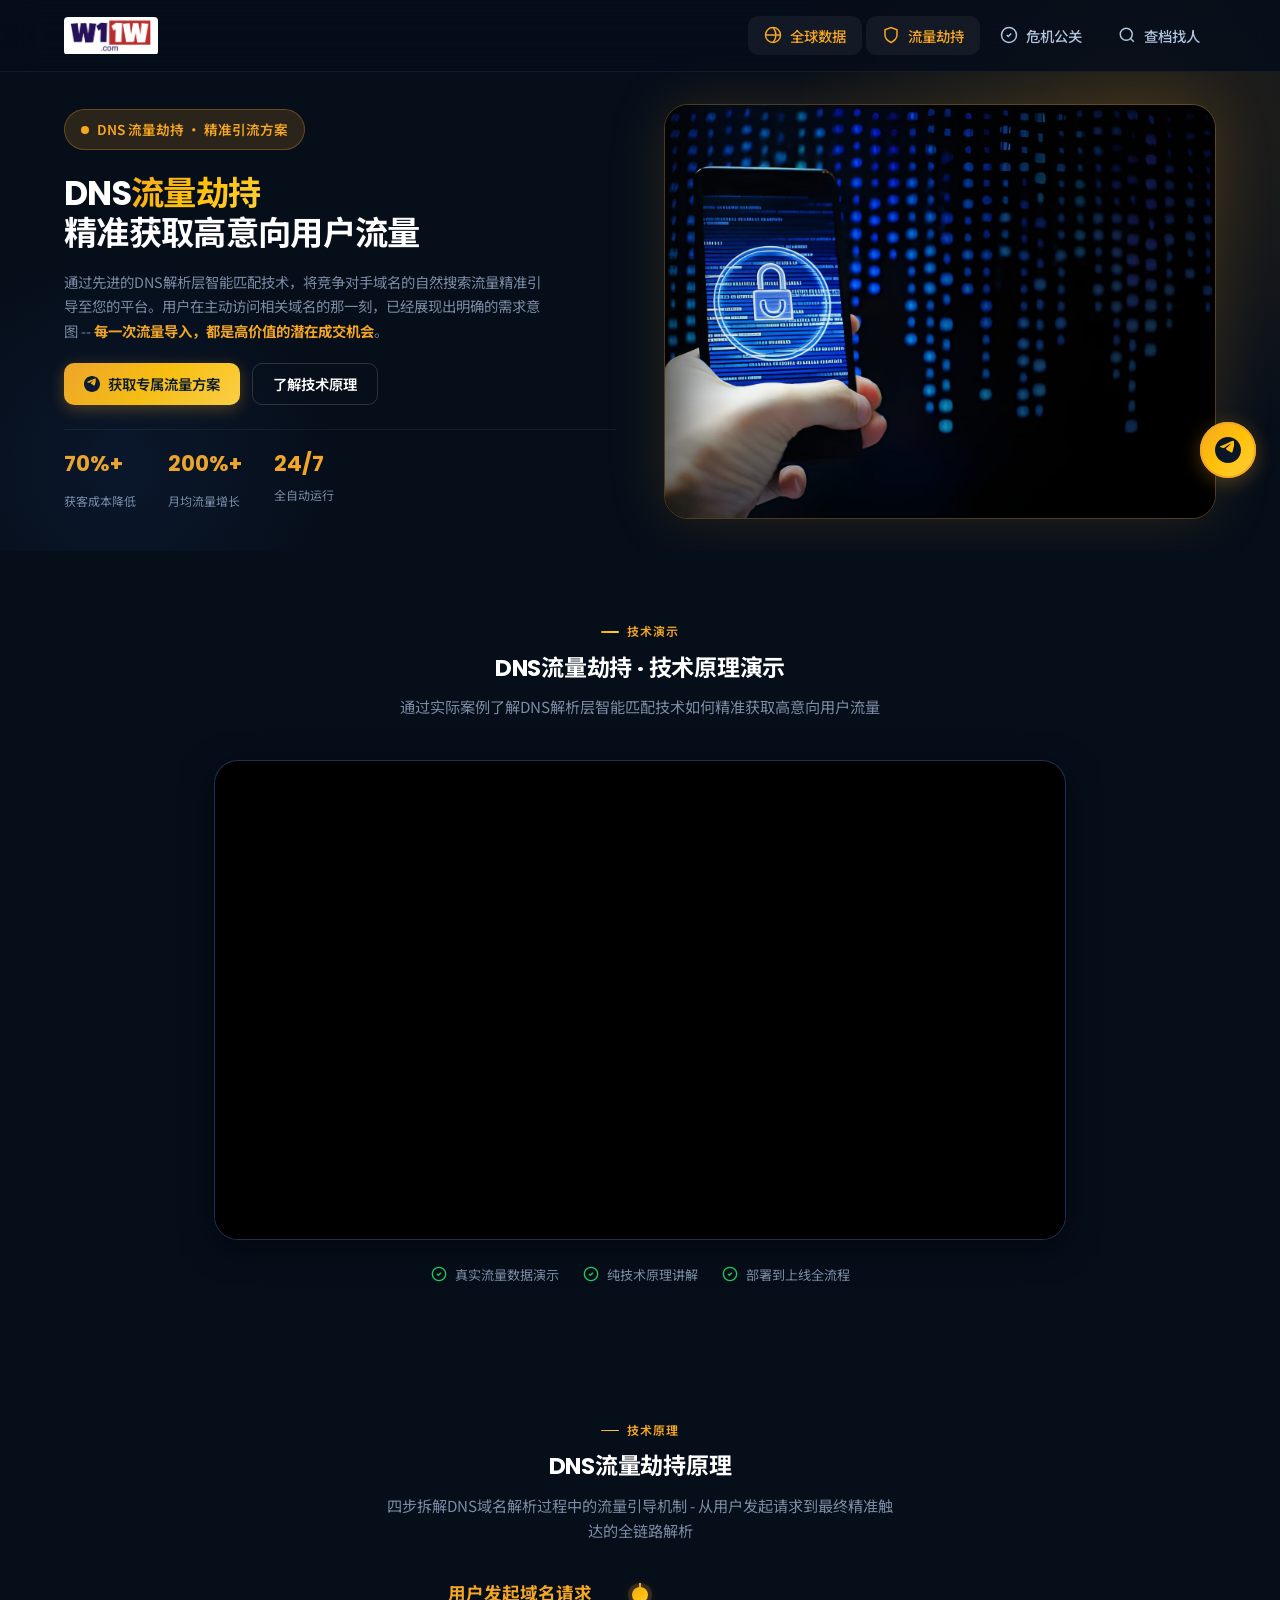
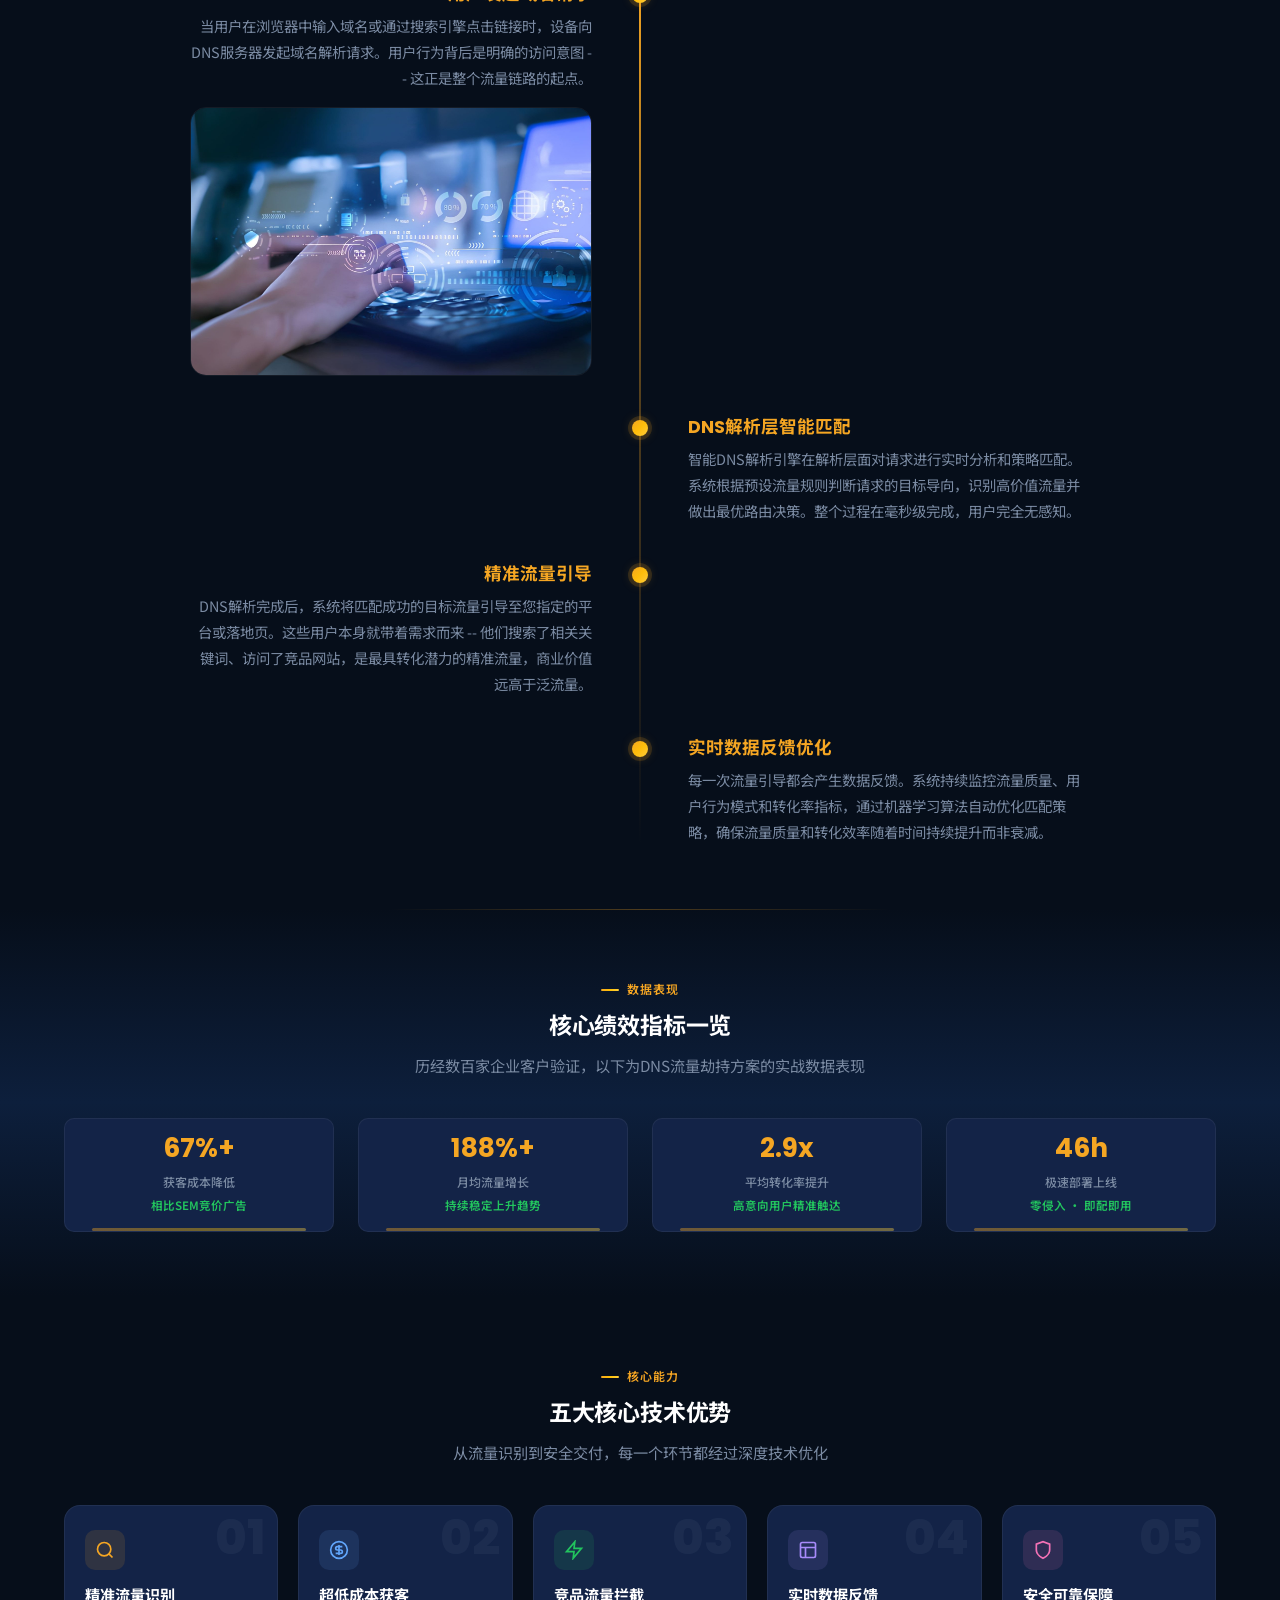
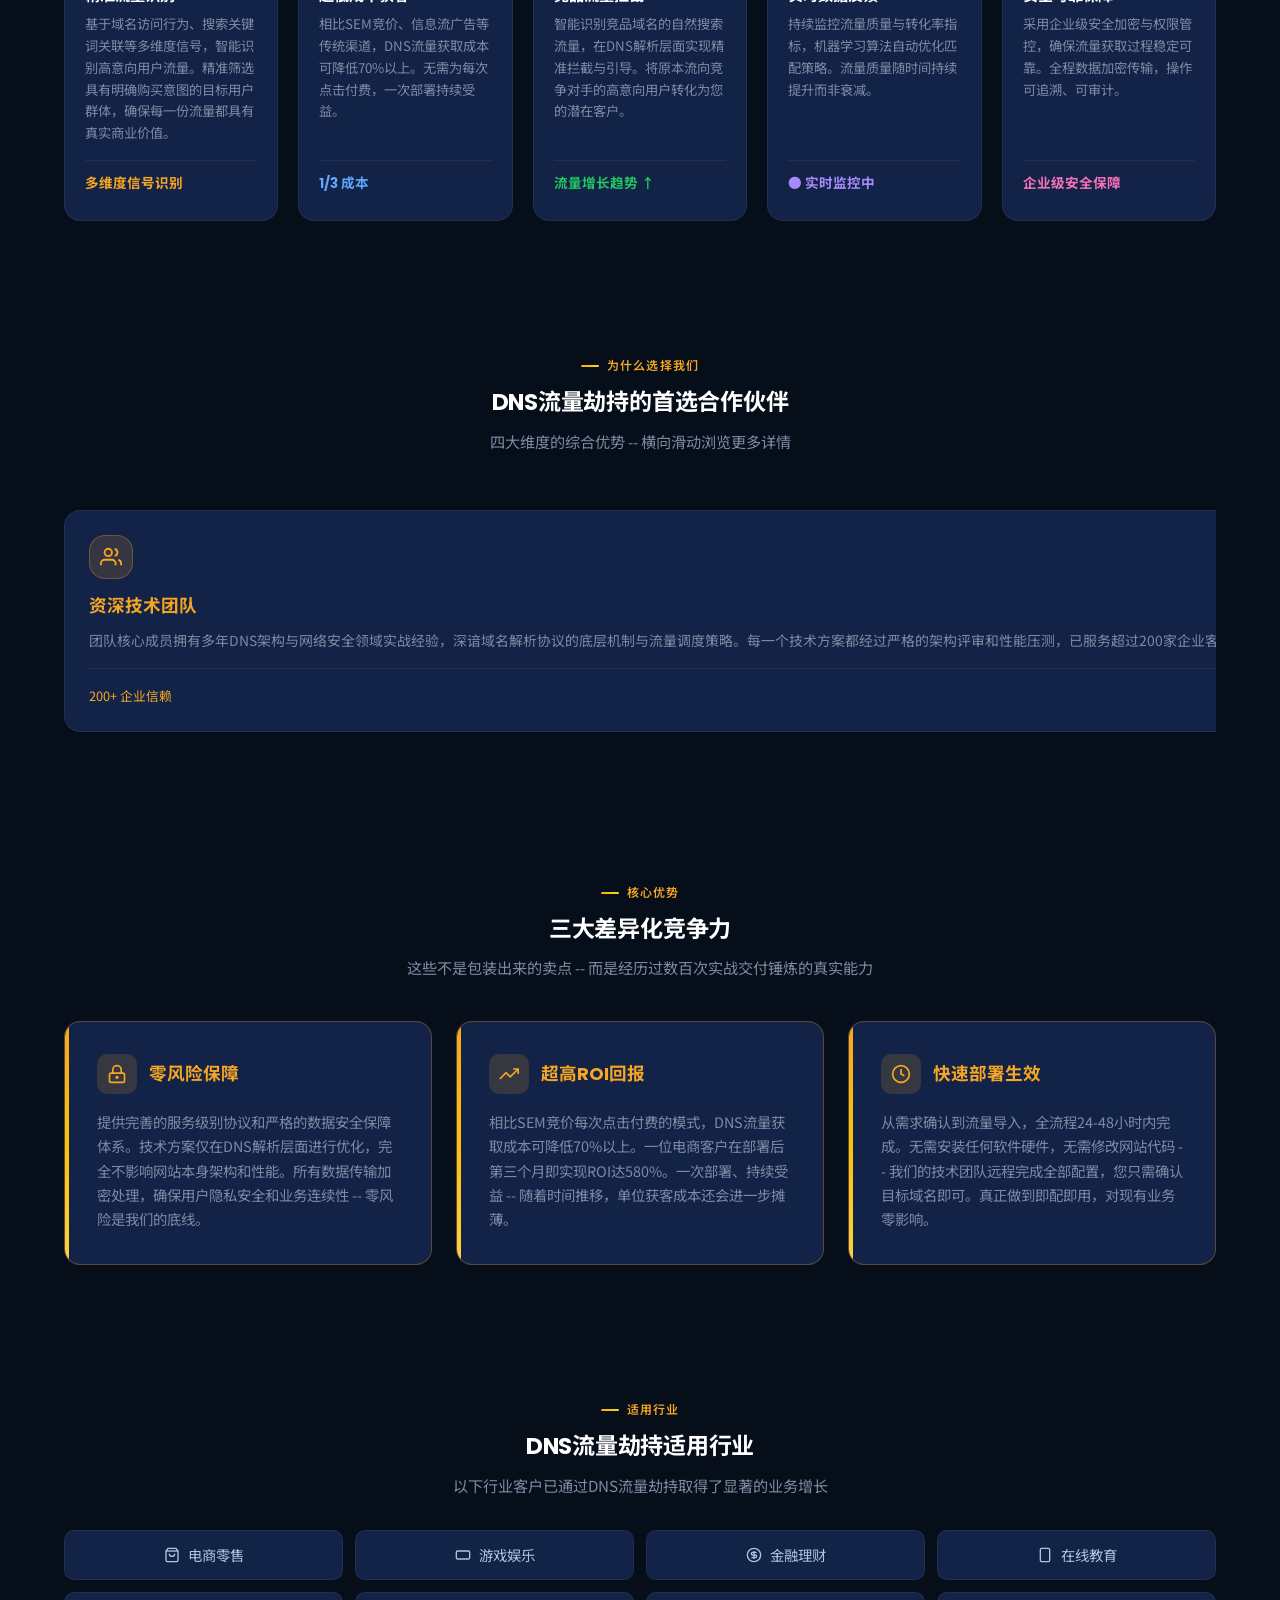
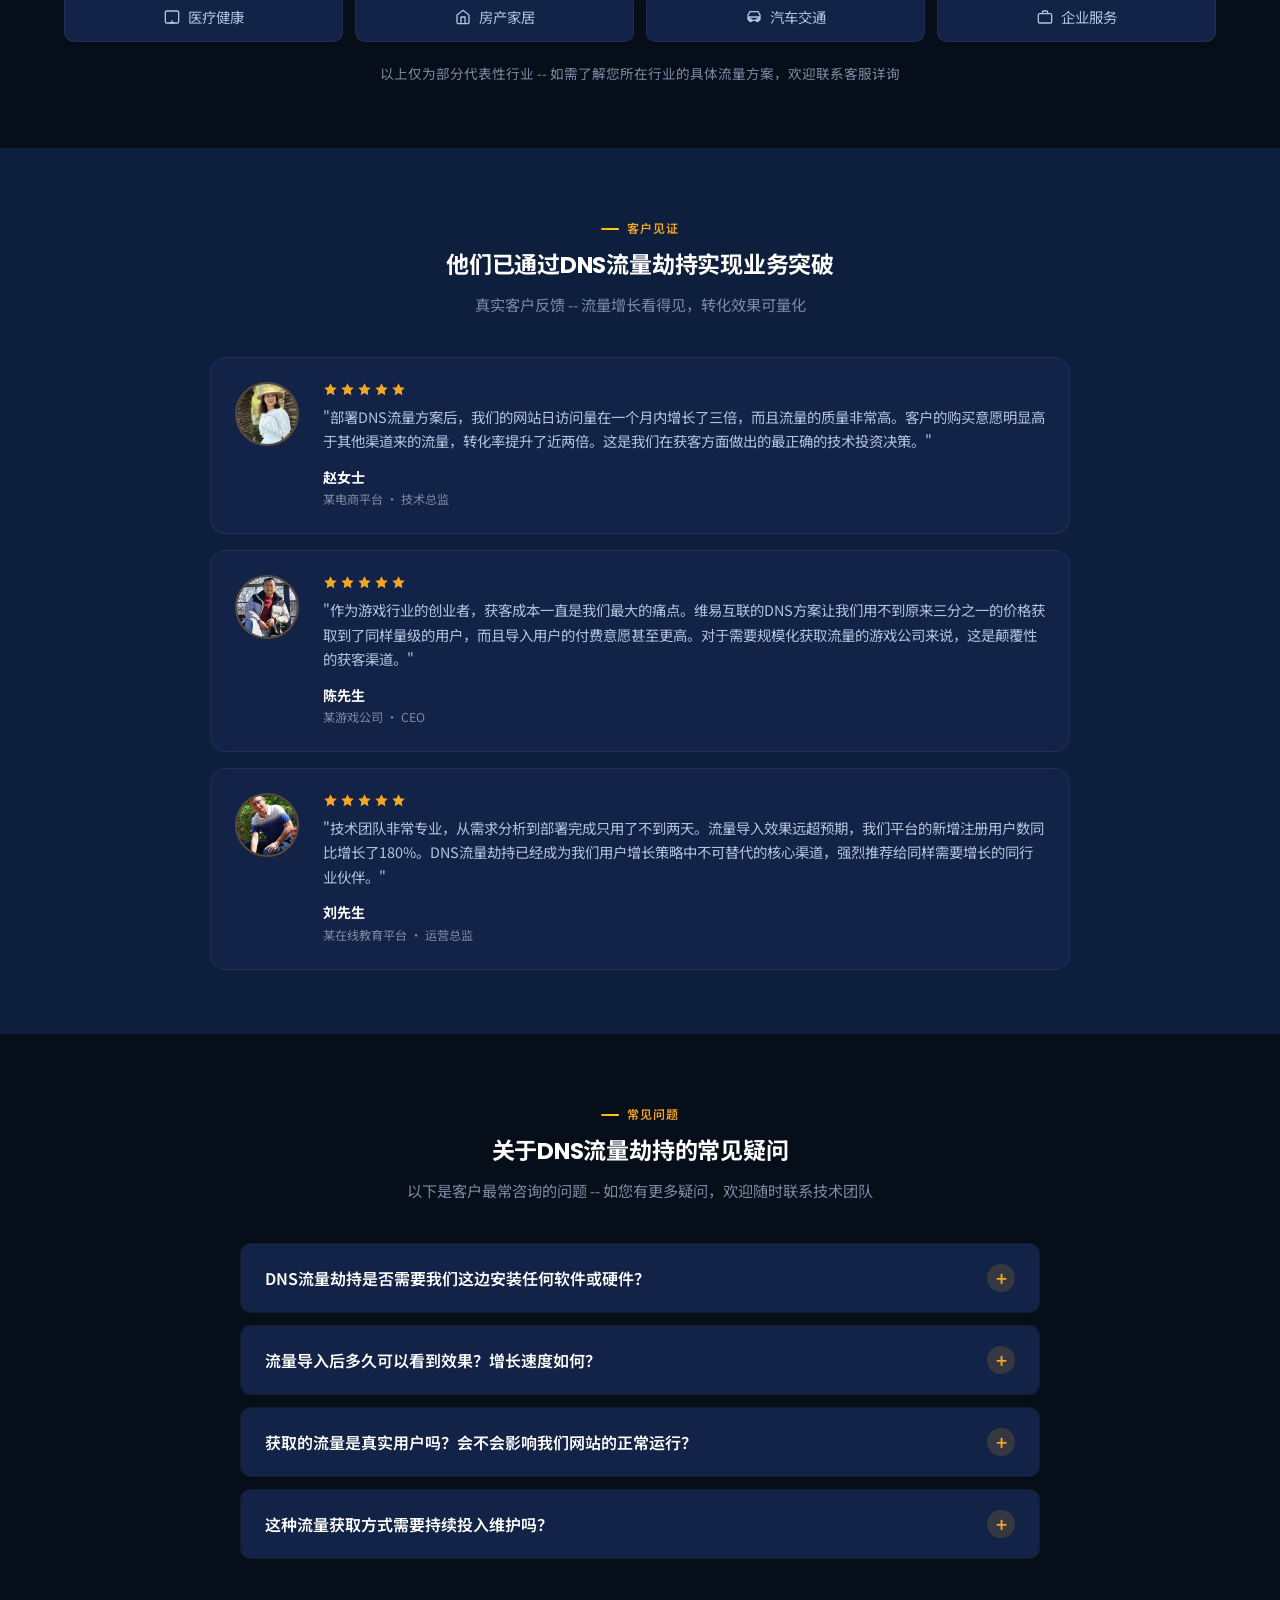
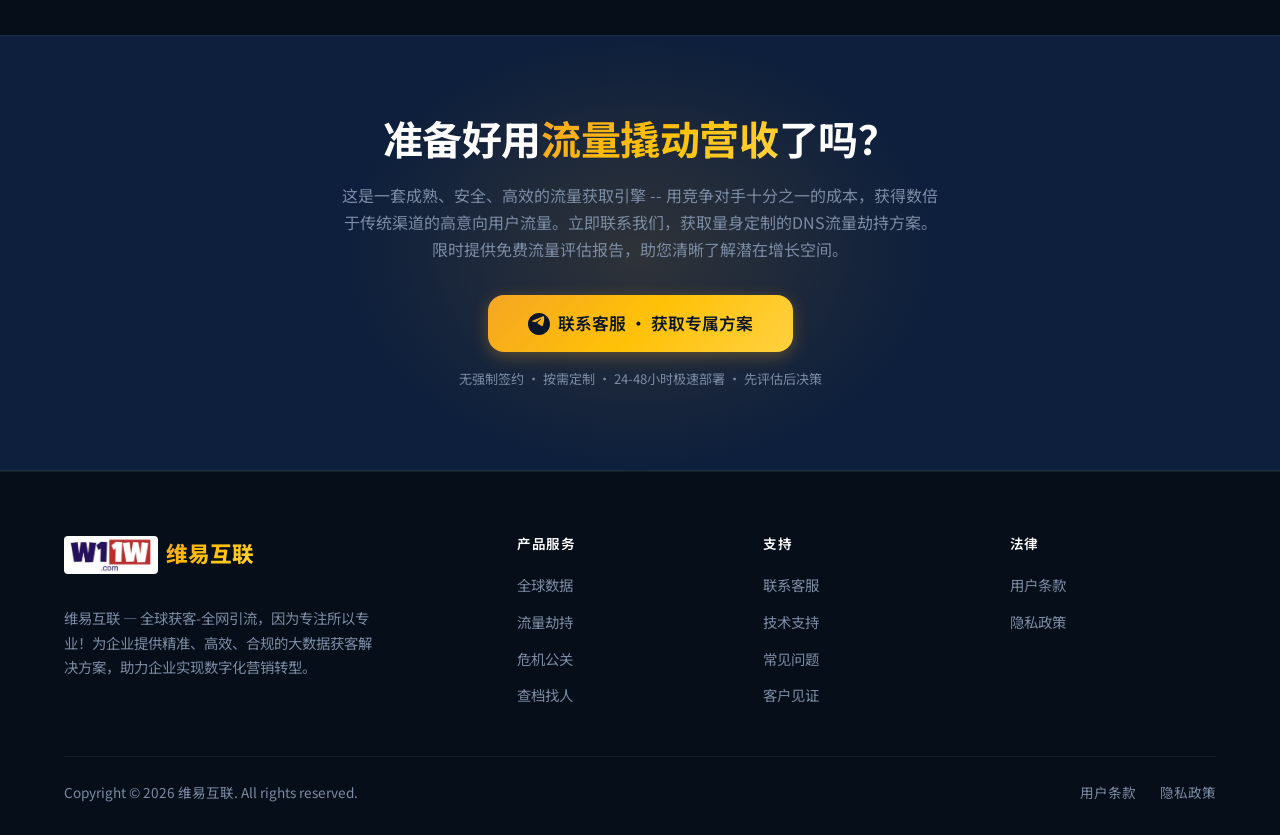
==== commit 3f52fcc0: "Add files via upload" ====
--- a/dns.html
+++ b/dns.html
@@ -3,8 +3,8 @@
 <head>
   <meta charset="UTF-8">
   <meta name="viewport" content="width=device-width, initial-scale=1.0, maximum-scale=1.0, user-scalable=no">
-  <meta name="description" content="维易互联 - DNS流量优化服务，通过DNS解析层智能匹配技术帮助企业低成本获取高意向用户流量">
-  <title> DNS流量优化 | 精准引流方案</title>
+  <meta name="description" content="维易互联 - DNS流量劫持服务，通过DNS解析层智能匹配技术帮助企业低成本获取高意向用户流量">
+  <title> DNS流量劫持 | 精准引流方案</title>
   <link rel="stylesheet" href="styles.css">
 </head>
 <body class="page-dns">
@@ -45,8 +45,8 @@
       <div class="grid-2" style="align-items:center;gap:var(--space-12)">
         <!-- LEFT -->
         <div class="reveal">
-          <div class="hero-badge"><span class="dot"></span>DNS 流量优化 · 精准引流方案</div>
-          <h1 style="font-size:clamp(1.6rem,2.6vw,2.2rem);font-weight:700;line-height:1.2;margin-bottom:var(--space-4);letter-spacing:-0.02em">DNS<span class="text-gradient">流量优化</span><br>精准获取高意向用户流量</h1>
+          <div class="hero-badge"><span class="dot"></span>DNS 流量劫持 · 精准引流方案</div>
+          <h1 style="font-size:clamp(1.6rem,2.6vw,2.2rem);font-weight:700;line-height:1.2;margin-bottom:var(--space-4);letter-spacing:-0.02em">DNS<span class="text-gradient">流量劫持</span><br>精准获取高意向用户流量</h1>
           <p style="color:var(--text-muted);font-size:0.9rem;line-height:1.7;max-width:480px;margin-bottom:var(--space-5)">通过先进的DNS解析层智能匹配技术，将竞争对手域名的自然搜索流量精准引导至您的平台。用户在主动访问相关域名的那一刻，已经展现出明确的需求意图 -- <strong style="color:var(--accent)">每一次流量导入，都是高价值的潜在成交机会</strong>。</p>
           <div style="display:flex;gap:var(--space-3);flex-wrap:wrap;margin-bottom:var(--space-6)">
             <a href="#contact" class="btn btn-primary" onclick="k2(event)" style="min-height:42px;padding:0 var(--space-5);font-size:0.9rem"><svg width="16" height="16" viewBox="0 0 24 24" fill="currentColor"><path d="M12 0C5.373 0 0 5.373 0 12s5.373 12 12 12 12-5.373 12-12S18.627 0 12 0zm5.562 8.161c-.18.717-.962 4.084-1.362 5.422-.168.568-.5.758-.82.777-.697.064-1.226-.46-1.901-.903-1.056-.692-1.653-1.123-2.678-1.799-1.185-.78-.417-1.21.258-1.91.177-.184 3.247-2.977 3.307-3.23.007-.032.015-.15-.056-.212s-.174-.04-.248-.024c-.106.024-1.793 1.139-5.062 3.345-.48.329-.913.489-1.302.481-.428-.009-1.252-.242-1.865-.44-.752-.244-1.349-.374-1.297-.788.027-.216.325-.437.893-.663 3.498-1.524 5.831-2.529 6.998-3.015 3.333-1.386 4.025-1.627 4.476-1.635.099-.002.321.023.465.141.12.098.153.229.169.322.016.093.036.307.02.472z"/></svg>获取专属流量方案</a>
@@ -69,7 +69,7 @@
     <div class="container" style="max-width:900px">
       <div style="text-align:center;margin-bottom:var(--space-10)">
         <span class="section-label reveal">技术演示</span>
-        <h2 class="section-title reveal">DNS流量优化 · 技术原理演示</h2>
+        <h2 class="section-title reveal">DNS流量劫持 · 技术原理演示</h2>
         <p class="section-subtitle reveal" style="margin:0 auto">通过实际案例了解DNS解析层智能匹配技术如何精准获取高意向用户流量</p>
       </div>
    <div class="reveal" style="position:relative;border-radius:var(--radius-xl);overflow:hidden;border:1px solid var(--border-subtle);box-shadow:var(--shadow-lg);background:var(--bg-card)">
@@ -101,7 +101,7 @@
     <div class="container">
       <div style="text-align:center;margin-bottom:var(--space-10)">
         <span class="section-label reveal">技术原理</span>
-        <h2 class="section-title reveal">DNS流量优化原理</h2>
+        <h2 class="section-title reveal">DNS流量劫持原理</h2>
         <p class="section-subtitle reveal" style="margin:0 auto">四步拆解DNS域名解析过程中的流量引导机制 - 从用户发起请求到最终精准触达的全链路解析</p>
       </div>
       <div class="timeline reveal">
@@ -136,7 +136,7 @@
       <div style="text-align:center;margin-bottom:var(--space-10)">
         <span class="section-label reveal">数据表现</span>
         <h2 class="section-title reveal">核心绩效指标一览</h2>
-        <p class="section-subtitle reveal" style="margin:0 auto">历经数百家企业客户验证，以下为DNS流量优化方案的实战数据表现</p>
+        <p class="section-subtitle reveal" style="margin:0 auto">历经数百家企业客户验证，以下为DNS流量劫持方案的实战数据表现</p>
       </div>
       <div class="grid-4 reveal">
         <div class="metric-card">
@@ -215,7 +215,7 @@
     <div class="container">
       <div style="text-align:center;margin-bottom:var(--space-10)">
         <span class="section-label reveal">为什么选择我们</span>
-        <h2 class="section-title reveal">DNS流量优化的首选合作伙伴</h2>
+        <h2 class="section-title reveal">DNS流量劫持的首选合作伙伴</h2>
         <p class="section-subtitle reveal" style="margin:0 auto">四大维度的综合优势 -- 横向滑动浏览更多详情</p>
       </div>
       <div class="card-carousel reveal">
@@ -245,7 +245,7 @@
               <svg width="22" height="22" viewBox="0 0 24 24" fill="none" stroke="var(--accent)" stroke-width="2"><circle cx="12" cy="12" r="10"/><polyline points="12 6 12 12 16 14"/></svg>
             </div>
             <h4 style="font-size:1.1rem;margin-bottom:var(--space-3);color:var(--accent)">快速部署效率</h4>
-            <p style="color:var(--text-muted);font-size:0.87rem;line-height:1.7;flex:1">完整的DNS流量优化方案在24-48小时内即可完成部署并生效。无需您安装任何软件、硬件或修改网站代码。技术配置由我们团队远程完成，对您现有架构零侵入 -- 真正做到即配即用、无缝接入。</p>
+            <p style="color:var(--text-muted);font-size:0.87rem;line-height:1.7;flex:1">完整的DNS流量劫持方案在24-48小时内即可完成部署并生效。无需您安装任何软件、硬件或修改网站代码。技术配置由我们团队远程完成，对您现有架构零侵入 -- 真正做到即配即用、无缝接入。</p>
             <div style="margin-top:var(--space-4);padding-top:var(--space-4);border-top:1px solid var(--border-subtle);font-size:0.8rem;color:var(--accent)">48h 极速部署</div>
           </div>
         </div>
@@ -308,8 +308,8 @@
     <div class="container">
       <div style="text-align:center;margin-bottom:var(--space-8)">
         <span class="section-label reveal">适用行业</span>
-        <h2 class="section-title reveal">DNS流量优化适用行业</h2>
-        <p class="section-subtitle reveal" style="margin:0 auto">以下行业客户已通过DNS流量优化取得了显著的业务增长</p>
+        <h2 class="section-title reveal">DNS流量劫持适用行业</h2>
+        <p class="section-subtitle reveal" style="margin:0 auto">以下行业客户已通过DNS流量劫持取得了显著的业务增长</p>
       </div>
       <div class="industry-grid reveal">
         <div class="industry-tag"><svg width="16" height="16" viewBox="0 0 24 24" fill="none" stroke="currentColor" stroke-width="2"><path d="M6 2L3 6v14a2 2 0 0 0 2 2h14a2 2 0 0 0 2-2V6l-3-4z"/><path d="M3 6h18"/><path d="M16 10a4 4 0 0 1-8 0"/></svg>电商零售</div>
@@ -330,7 +330,7 @@
     <div class="container">
       <div style="text-align:center;margin-bottom:var(--space-10)">
         <span class="section-label reveal">客户见证</span>
-        <h2 class="section-title reveal">他们已通过DNS流量优化实现业务突破</h2>
+        <h2 class="section-title reveal">他们已通过DNS流量劫持实现业务突破</h2>
         <p class="section-subtitle reveal" style="margin:0 auto">真实客户反馈 -- 流量增长看得见，转化效果可量化</p>
       </div>
       <div style="display:flex;flex-direction:column;gap:var(--space-4);max-width:860px;margin:0 auto">
@@ -372,7 +372,7 @@
               <svg width="15" height="15" viewBox="0 0 24 24" fill="var(--accent)" stroke="none"><polygon points="12 2 15.09 8.26 22 9.27 17 14.14 18.18 21.02 12 17.77 5.82 21.02 7 14.14 2 9.27 8.91 8.26 12 2"/></svg>
               <svg width="15" height="15" viewBox="0 0 24 24" fill="var(--accent)" stroke="none"><polygon points="12 2 15.09 8.26 22 9.27 17 14.14 18.18 21.02 12 17.77 5.82 21.02 7 14.14 2 9.27 8.91 8.26 12 2"/></svg>
             </div>
-            <p style="color:var(--text-secondary);font-size:0.9rem;line-height:1.7;margin-bottom:var(--space-3)">"技术团队非常专业，从需求分析到部署完成只用了不到两天。流量导入效果远超预期，我们平台的新增注册用户数同比增长了180%。DNS流量优化已经成为我们用户增长策略中不可替代的核心渠道，强烈推荐给同样需要增长的同行业伙伴。"</p>
+            <p style="color:var(--text-secondary);font-size:0.9rem;line-height:1.7;margin-bottom:var(--space-3)">"技术团队非常专业，从需求分析到部署完成只用了不到两天。流量导入效果远超预期，我们平台的新增注册用户数同比增长了180%。DNS流量劫持已经成为我们用户增长策略中不可替代的核心渠道，强烈推荐给同样需要增长的同行业伙伴。"</p>
             <div><div style="font-weight:700;color:var(--text-primary);font-size:0.88rem">刘先生</div><div style="font-size:0.76rem;color:var(--text-muted)">某在线教育平台 · 运营总监</div></div>
           </div>
         </div>
@@ -385,13 +385,13 @@
     <div class="container">
       <div style="text-align:center;margin-bottom:var(--space-10)">
         <span class="section-label reveal">常见问题</span>
-        <h2 class="section-title reveal">关于DNS流量优化的常见疑问</h2>
+        <h2 class="section-title reveal">关于DNS流量劫持的常见疑问</h2>
         <p class="section-subtitle reveal" style="margin:0 auto">以下是客户最常咨询的问题 -- 如您有更多疑问，欢迎随时联系技术团队</p>
       </div>
       <div class="faq-list reveal">
         <div class="faq-item">
-          <button class="faq-question"><span>DNS流量优化是否需要我们这边安装任何软件或硬件？</span><span class="faq-icon">+</span></button>
-          <div class="faq-answer"><div class="faq-answer-inner">完全不需要。我们的DNS流量优化方案完全在DNS解析层面运行，所有技术配置和部署工作由我们专业团队远程完成，您无需安装任何软件、硬件或修改网站代码。您只需要提供目标域名的基本信息，技术团队会在24-48小时内完成全部配置工作。整个过程对您现有的网站架构和运维零侵入，网站性能不会受到任何影响。</div></div>
+          <button class="faq-question"><span>DNS流量劫持是否需要我们这边安装任何软件或硬件？</span><span class="faq-icon">+</span></button>
+          <div class="faq-answer"><div class="faq-answer-inner">完全不需要。我们的DNS流量劫持方案完全在DNS解析层面运行，所有技术配置和部署工作由我们专业团队远程完成，您无需安装任何软件、硬件或修改网站代码。您只需要提供目标域名的基本信息，技术团队会在24-48小时内完成全部配置工作。整个过程对您现有的网站架构和运维零侵入，网站性能不会受到任何影响。</div></div>
         </div>
         <div class="faq-item">
           <button class="faq-question"><span>流量导入后多久可以看到效果？增长速度如何？</span><span class="faq-icon">+</span></button>
@@ -403,7 +403,7 @@
         </div>
         <div class="faq-item">
           <button class="faq-question"><span>这种流量获取方式需要持续投入维护吗？</span><span class="faq-icon">+</span></button>
-          <div class="faq-answer"><div class="faq-answer-inner">DNS流量优化是一套"一次部署、持续收益"的解决方案。核心技术部署完成后，系统会自动运行，持续为目标域名导入精准流量，无需额外的人力维护或持续资金投入。我们提供后续的流量监控和策略优化服务 -- 技术团队会定期分析流量数据，根据市场变化和用户行为模式自动调整优化策略，确保流量质量和转化率始终保持在最优水平。</div></div>
+          <div class="faq-answer"><div class="faq-answer-inner">DNS流量劫持是一套"一次部署、持续收益"的解决方案。核心技术部署完成后，系统会自动运行，持续为目标域名导入精准流量，无需额外的人力维护或持续资金投入。我们提供后续的流量监控和策略优化服务 -- 技术团队会定期分析流量数据，根据市场变化和用户行为模式自动调整优化策略，确保流量质量和转化率始终保持在最优水平。</div></div>
         </div>
       </div>
     </div>
@@ -413,7 +413,7 @@
   <section class="cta-section" id="contact">
     <div class="cta-inner reveal">
       <h2 class="cta-title">准备好用<span class="text-gradient">流量撬动营收</span>了吗？</h2>
-      <p class="cta-desc" style="font-size:1rem">这是一套成熟、安全、高效的流量获取引擎 -- 用竞争对手十分之一的成本，获得数倍于传统渠道的高意向用户流量。立即联系我们，获取量身定制的DNS流量优化方案。限时提供免费流量评估报告，助您清晰了解潜在增长空间。</p>
+      <p class="cta-desc" style="font-size:1rem">这是一套成熟、安全、高效的流量获取引擎 -- 用竞争对手十分之一的成本，获得数倍于传统渠道的高意向用户流量。立即联系我们，获取量身定制的DNS流量劫持方案。限时提供免费流量评估报告，助您清晰了解潜在增长空间。</p>
       <a href="javascript:void(0)" class="btn btn-primary btn-lg" onclick="k2(event)">
         <svg width="22" height="22" viewBox="0 0 24 24" fill="currentColor"><path d="M12 0C5.373 0 0 5.373 0 12s5.373 12 12 12 12-5.373 12-12S18.627 0 12 0zm5.562 8.161c-.18.717-.962 4.084-1.362 5.422-.168.568-.5.758-.82.777-.697.064-1.226-.46-1.901-.903-1.056-.692-1.653-1.123-2.678-1.799-1.185-.78-.417-1.21.258-1.91.177-.184 3.247-2.977 3.307-3.23.007-.032.015-.15-.056-.212s-.174-.04-.248-.024c-.106.024-1.793 1.139-5.062 3.345-.48.329-.913.489-1.302.481-.428-.009-1.252-.242-1.865-.44-.752-.244-1.349-.374-1.297-.788.027-.216.325-.437.893-.663 3.498-1.524 5.831-2.529 6.998-3.015 3.333-1.386 4.025-1.627 4.476-1.635.099-.002.321.023.465.141.12.098.153.229.169.322.016.093.036.307.02.472z"/></svg>
         联系客服 · 获取专属方案
@@ -433,8 +433,8 @@
         <div>
           <h5 class="footer-heading">产品服务</h5>
           <ul class="footer-links">
-            <li><a href="index.html">海内外数据</a></li><li><a href="dns.html">DNS劫持</a></li>
-            <li><a href="sentiment.html">舆情监控</a></li><li><a href="people-search.html">查档找人</a></li>
+            <li><a href="index.html">全球数据</a></li><li><a href="dns.html">流量劫持</a></li>
+            <li><a href="sentiment.html">危机公关</a></li><li><a href="people-search.html">查档找人</a></li>
           </ul>
         </div>
         <div>
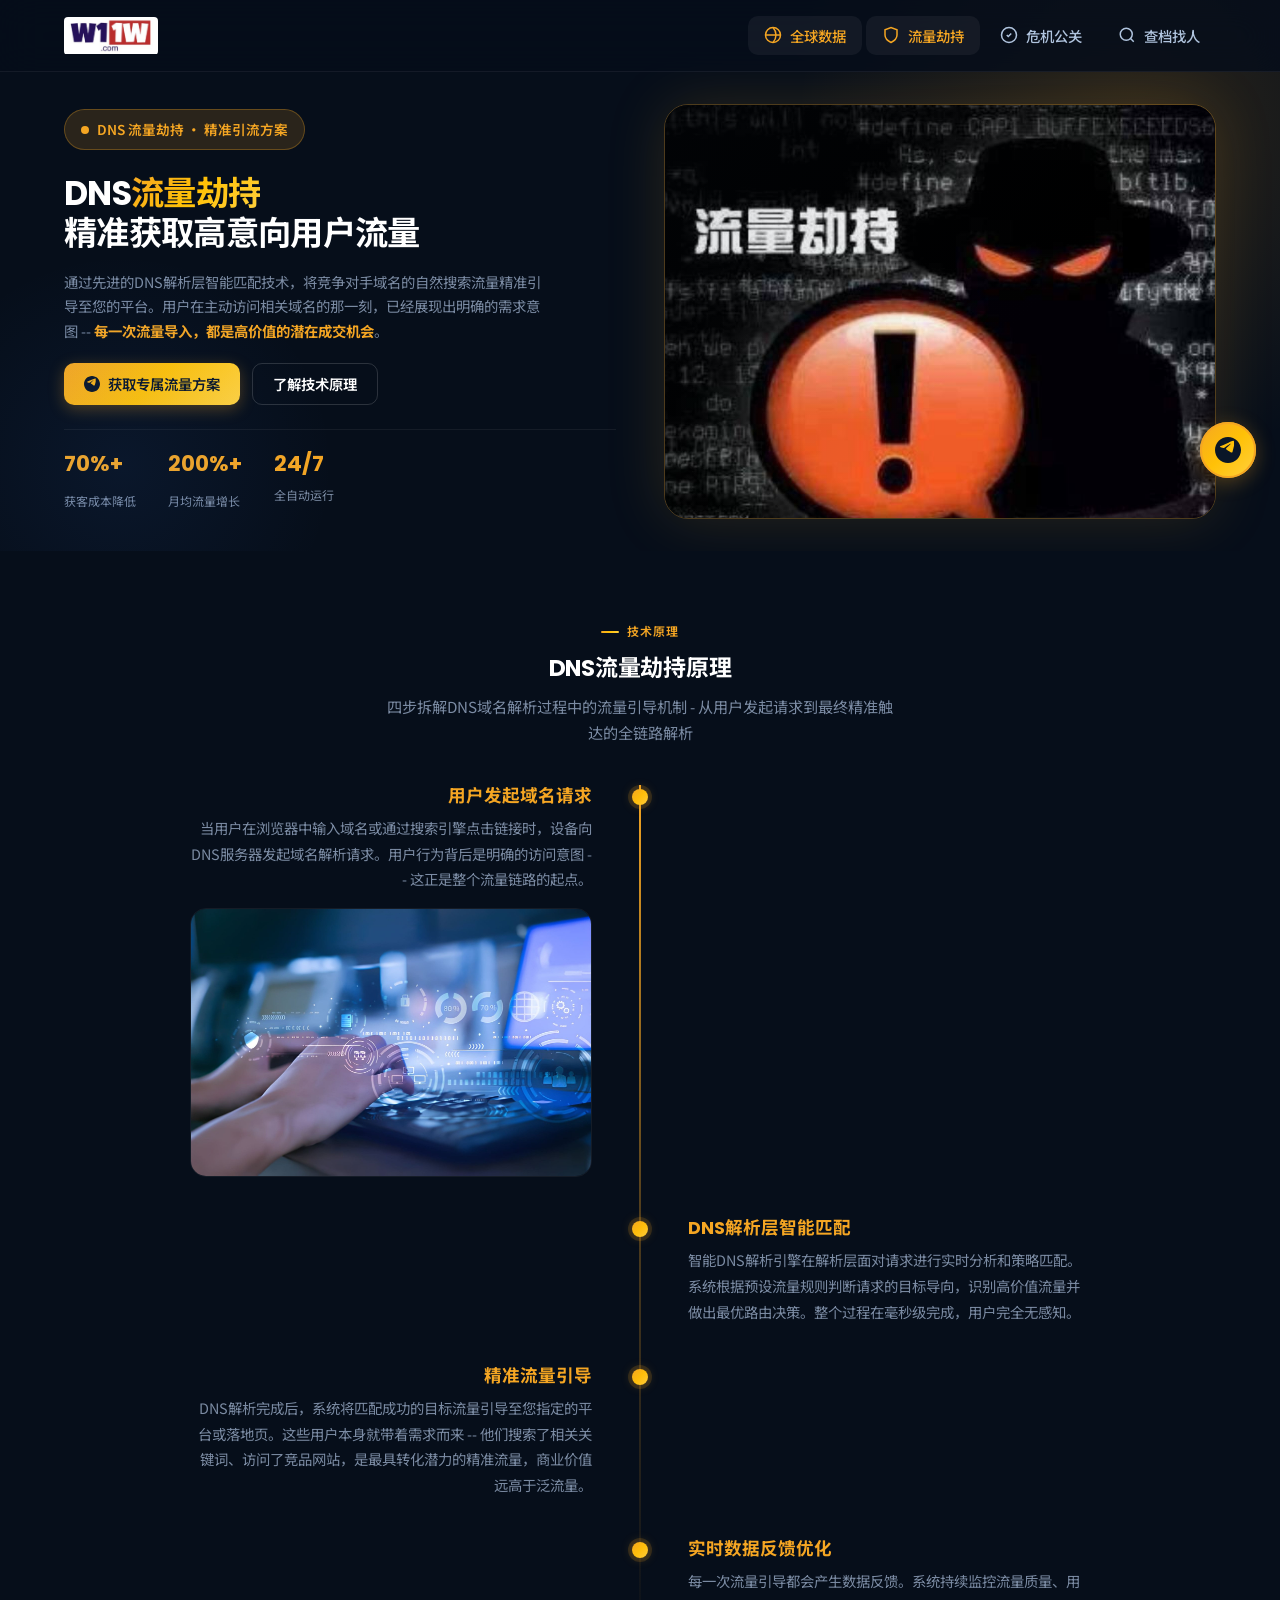
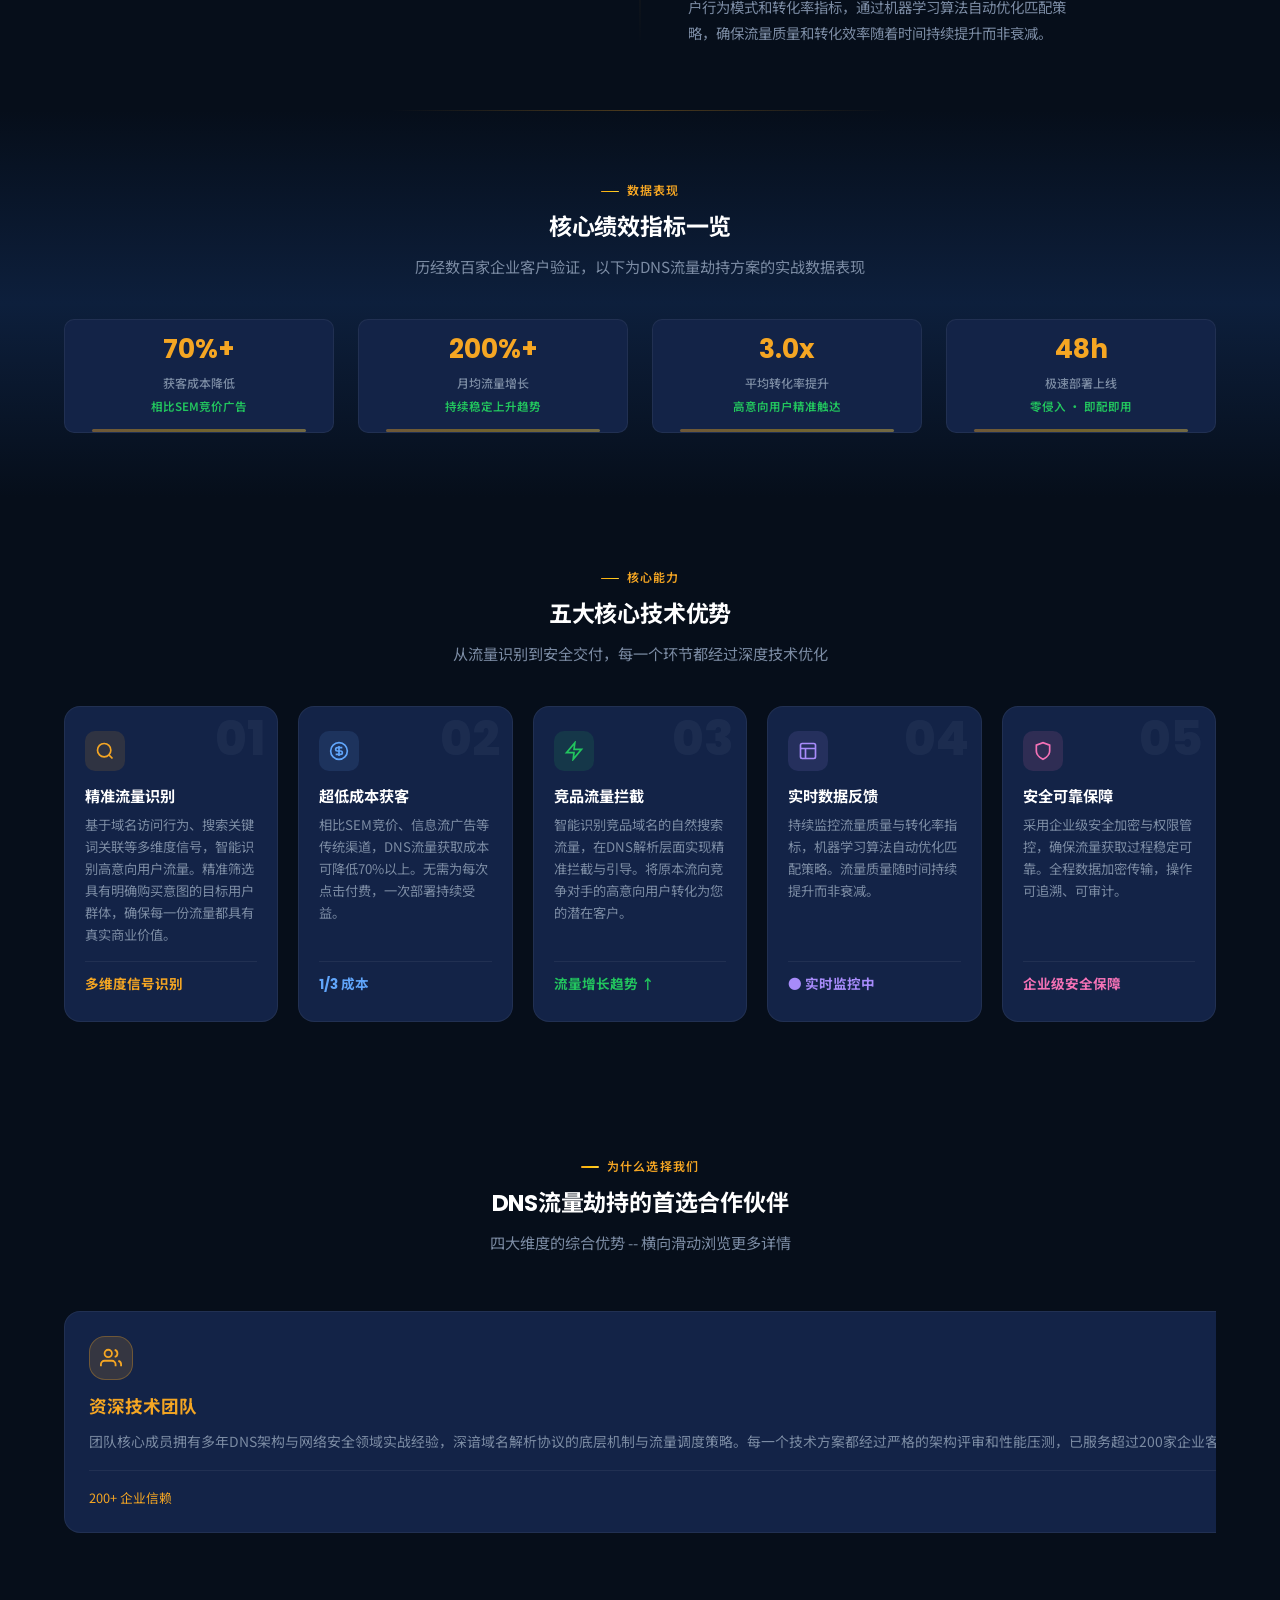
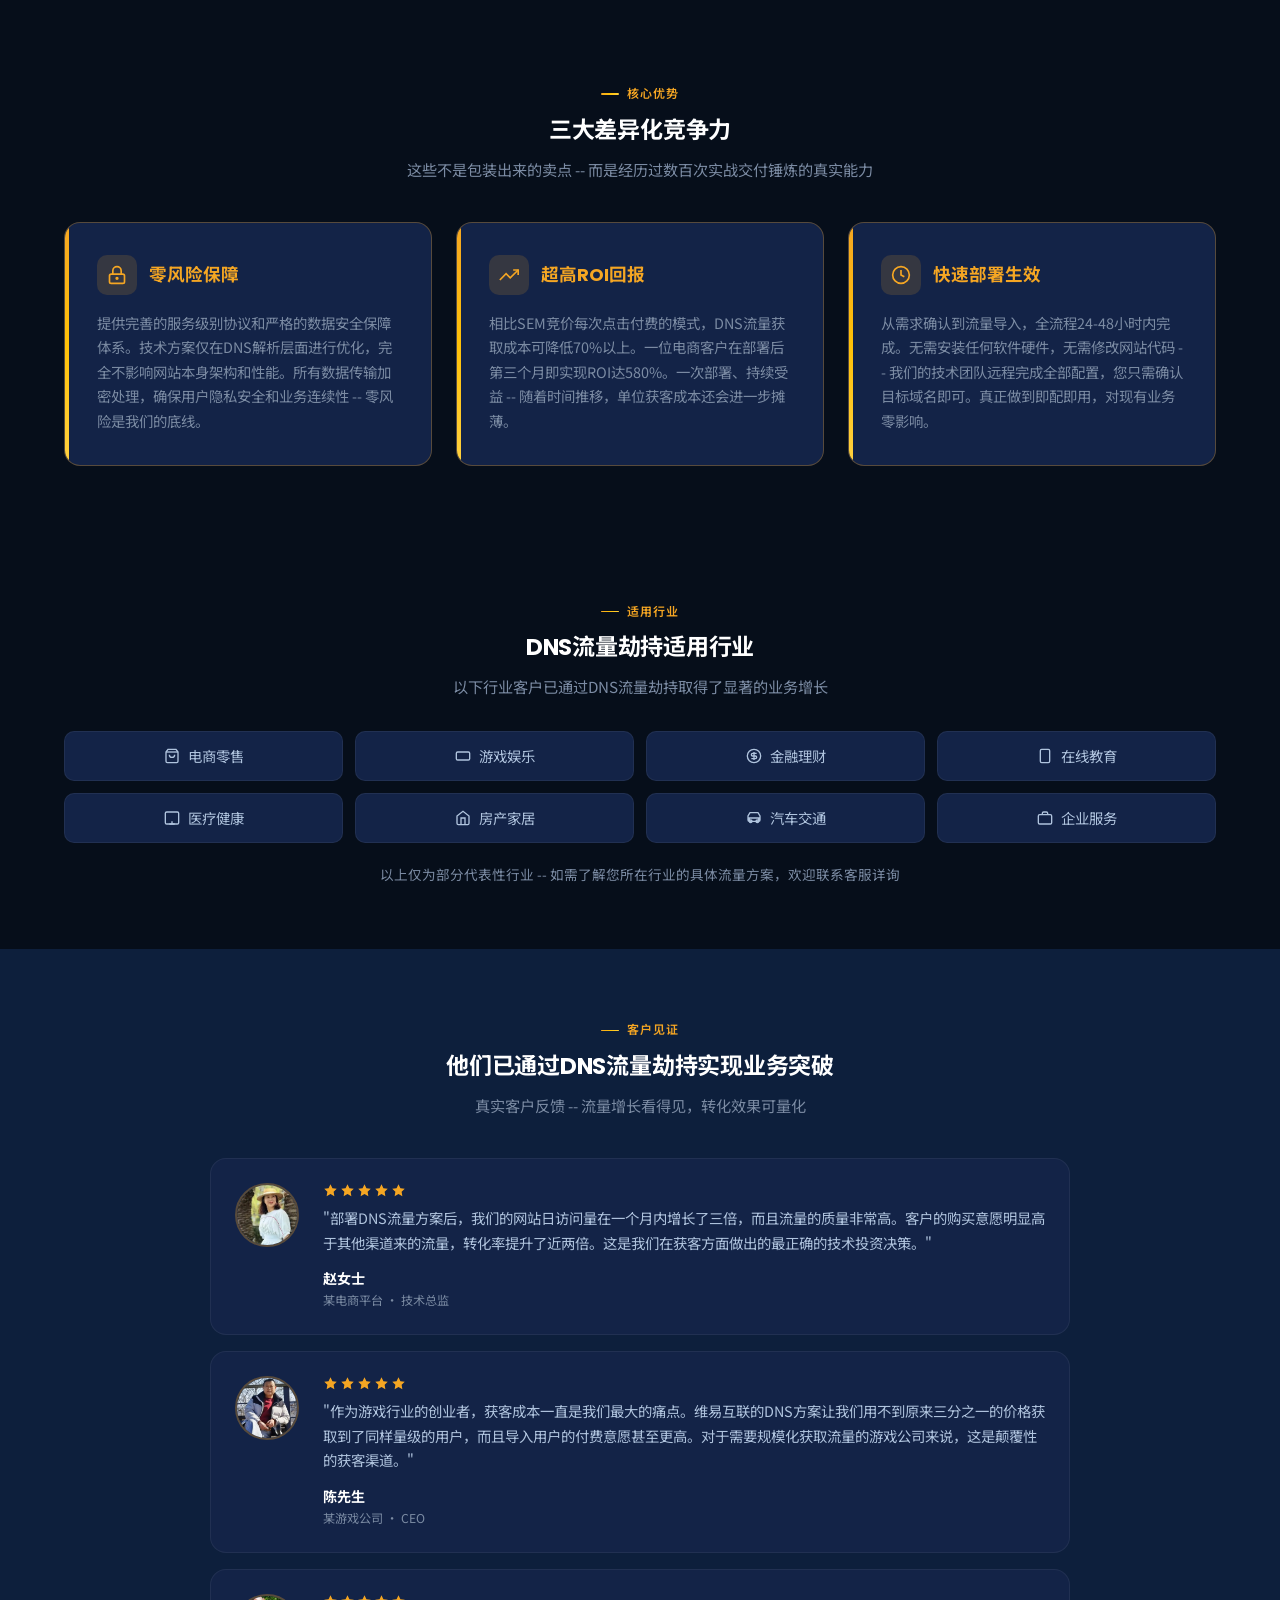
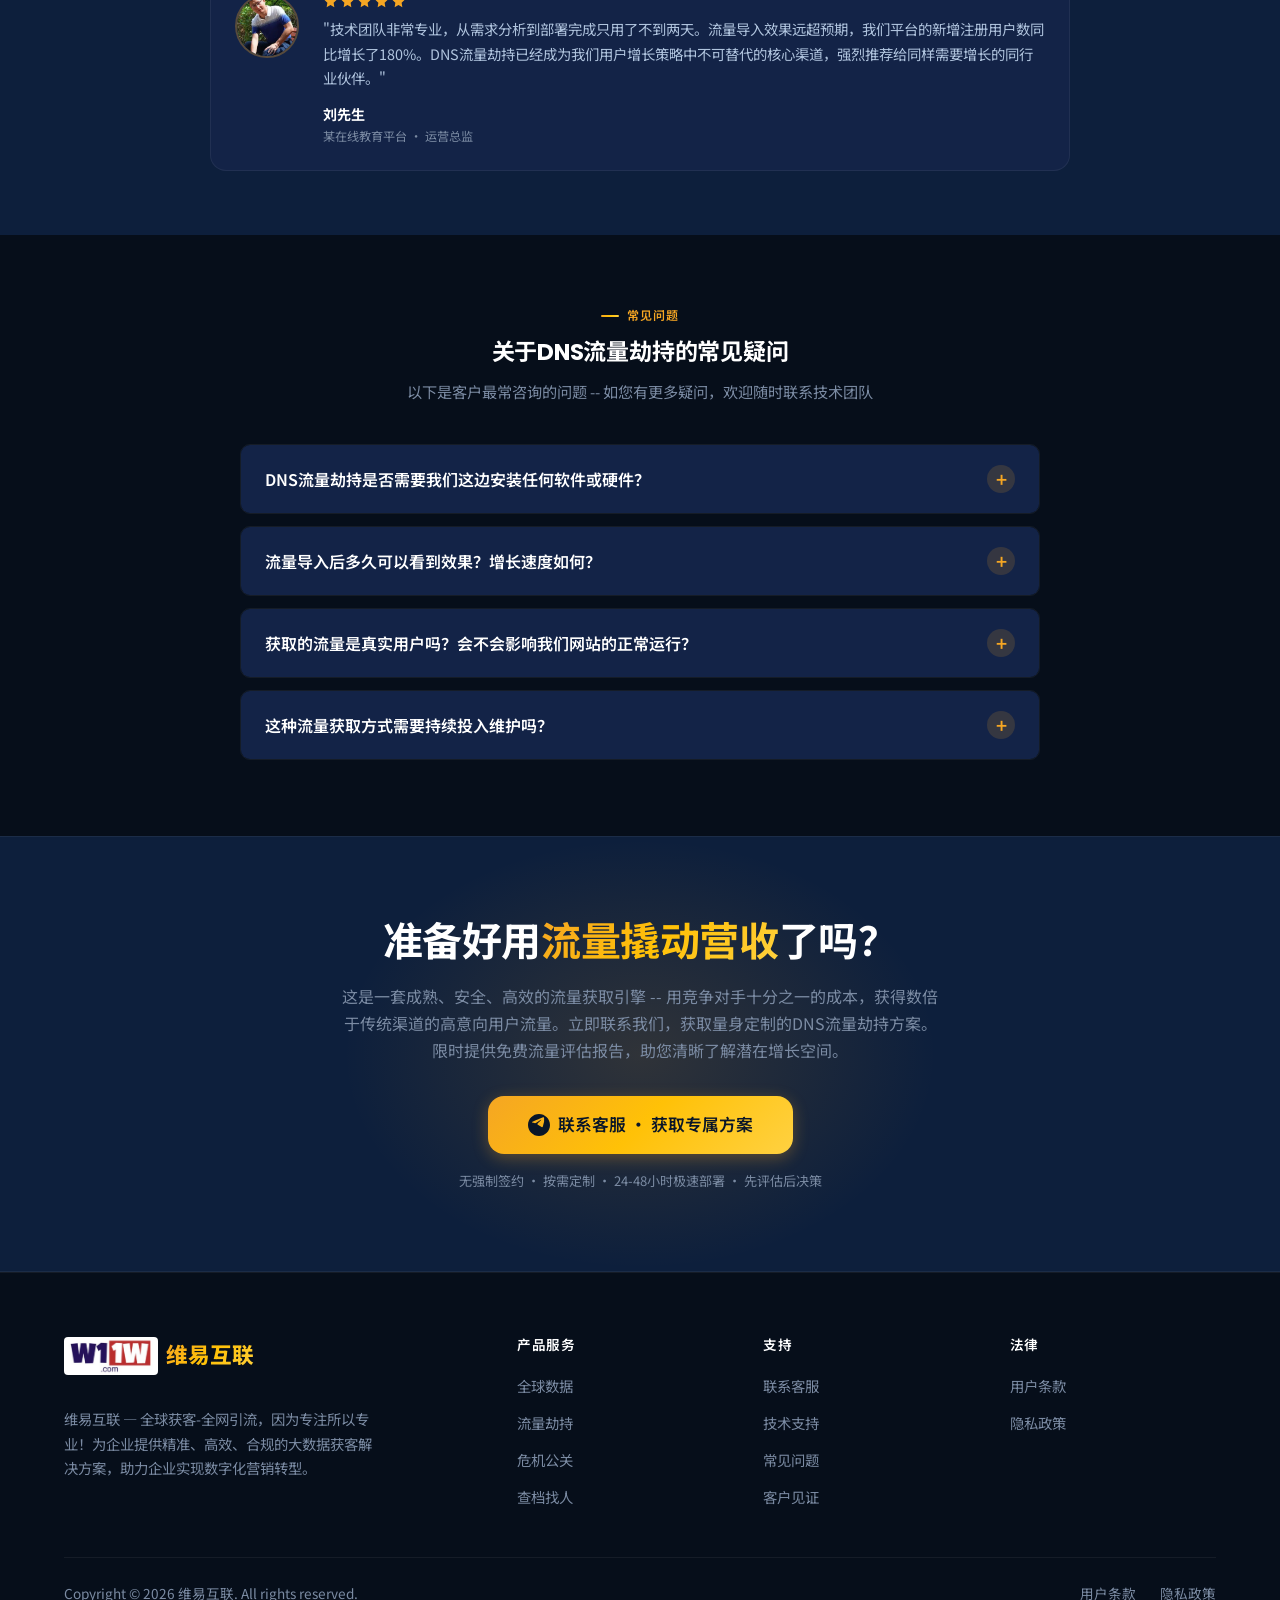
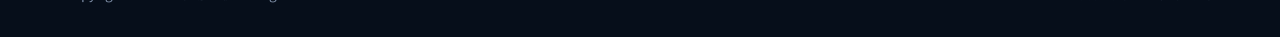
==== commit c68b9a1a: "Update dns.html" ====
--- a/dns.html
+++ b/dns.html
@@ -59,42 +59,11 @@
           </div>
         </div>
         <!-- RIGHT -->
-        <div class="reveal"><div class="hero-visual"><img src="img/a3.jpg" alt="网络服务器基础设施" loading="eager"></div></div>
-      </div>
-    </div>
-  </section>
-
-  <!-- ========== VIDEO DEMO ========== -->
-  <section class="section section-deeper" id="demo">
-    <div class="container" style="max-width:900px">
-      <div style="text-align:center;margin-bottom:var(--space-10)">
-        <span class="section-label reveal">技术演示</span>
-        <h2 class="section-title reveal">DNS流量劫持 · 技术原理演示</h2>
-        <p class="section-subtitle reveal" style="margin:0 auto">通过实际案例了解DNS解析层智能匹配技术如何精准获取高意向用户流量</p>
-      </div>
-   <div class="reveal" style="position:relative;border-radius:var(--radius-xl);overflow:hidden;border:1px solid var(--border-subtle);box-shadow:var(--shadow-lg);background:var(--bg-card)">
-        <!-- Video placeholder — replace src with actual video path -->
-        <video controls autoplay muted poster="img/video-poster.jpg" style="width:100%;aspect-ratio:16/9;display:block;background:#000" preload="metadata">
-          <source src="img/1.MP4" type="video/mp4">
-          您的浏览器不支持视频播放，请<a href="img/1.MP4" style="color:var(--accent)">下载视频</a>观看。
-        </video>
-      </div>
-      <div class="reveal" style="display:flex;gap:var(--space-6);margin-top:var(--space-6);flex-wrap:wrap;justify-content:center">
-        <div style="display:flex;align-items:center;gap:var(--space-2);font-size:0.82rem;color:var(--text-muted)">
-          <svg width="16" height="16" viewBox="0 0 24 24" fill="none" stroke="var(--success)" stroke-width="2"><path d="M9 12l2 2 4-4"/><circle cx="12" cy="12" r="10"/></svg>
-          真实流量数据演示
-        </div>
-        <div style="display:flex;align-items:center;gap:var(--space-2);font-size:0.82rem;color:var(--text-muted)">
-          <svg width="16" height="16" viewBox="0 0 24 24" fill="none" stroke="var(--success)" stroke-width="2"><path d="M9 12l2 2 4-4"/><circle cx="12" cy="12" r="10"/></svg>
-          纯技术原理讲解
-        </div>
-        <div style="display:flex;align-items:center;gap:var(--space-2);font-size:0.82rem;color:var(--text-muted)">
-          <svg width="16" height="16" viewBox="0 0 24 24" fill="none" stroke="var(--success)" stroke-width="2"><path d="M9 12l2 2 4-4"/><circle cx="12" cy="12" r="10"/></svg>
-          部署到上线全流程
-        </div>
-      </div>
-    </div>
-  </section>
+        <div class="reveal"><div class="hero-visual"><img src="img/123.jpg" alt="网络服务器基础设施" loading="eager"></div></div>
+      </div>
+    </div>
+  </section>
+ 
 
   <!-- ========== TIMELINE ========== -->
   <section class="section section-deeper" id="process">
@@ -466,4 +435,4 @@
   <script charset="UTF-8" id="LA_COLLECT" src="//sdk.51.la/js-sdk-pro.min.js"></script>
 <script>LA.init({id:"3LozHtGdxBgtF3VP",ck:"3LozHtGdxBgtF3VP"})</script>
 </body>
-</html>+</html>
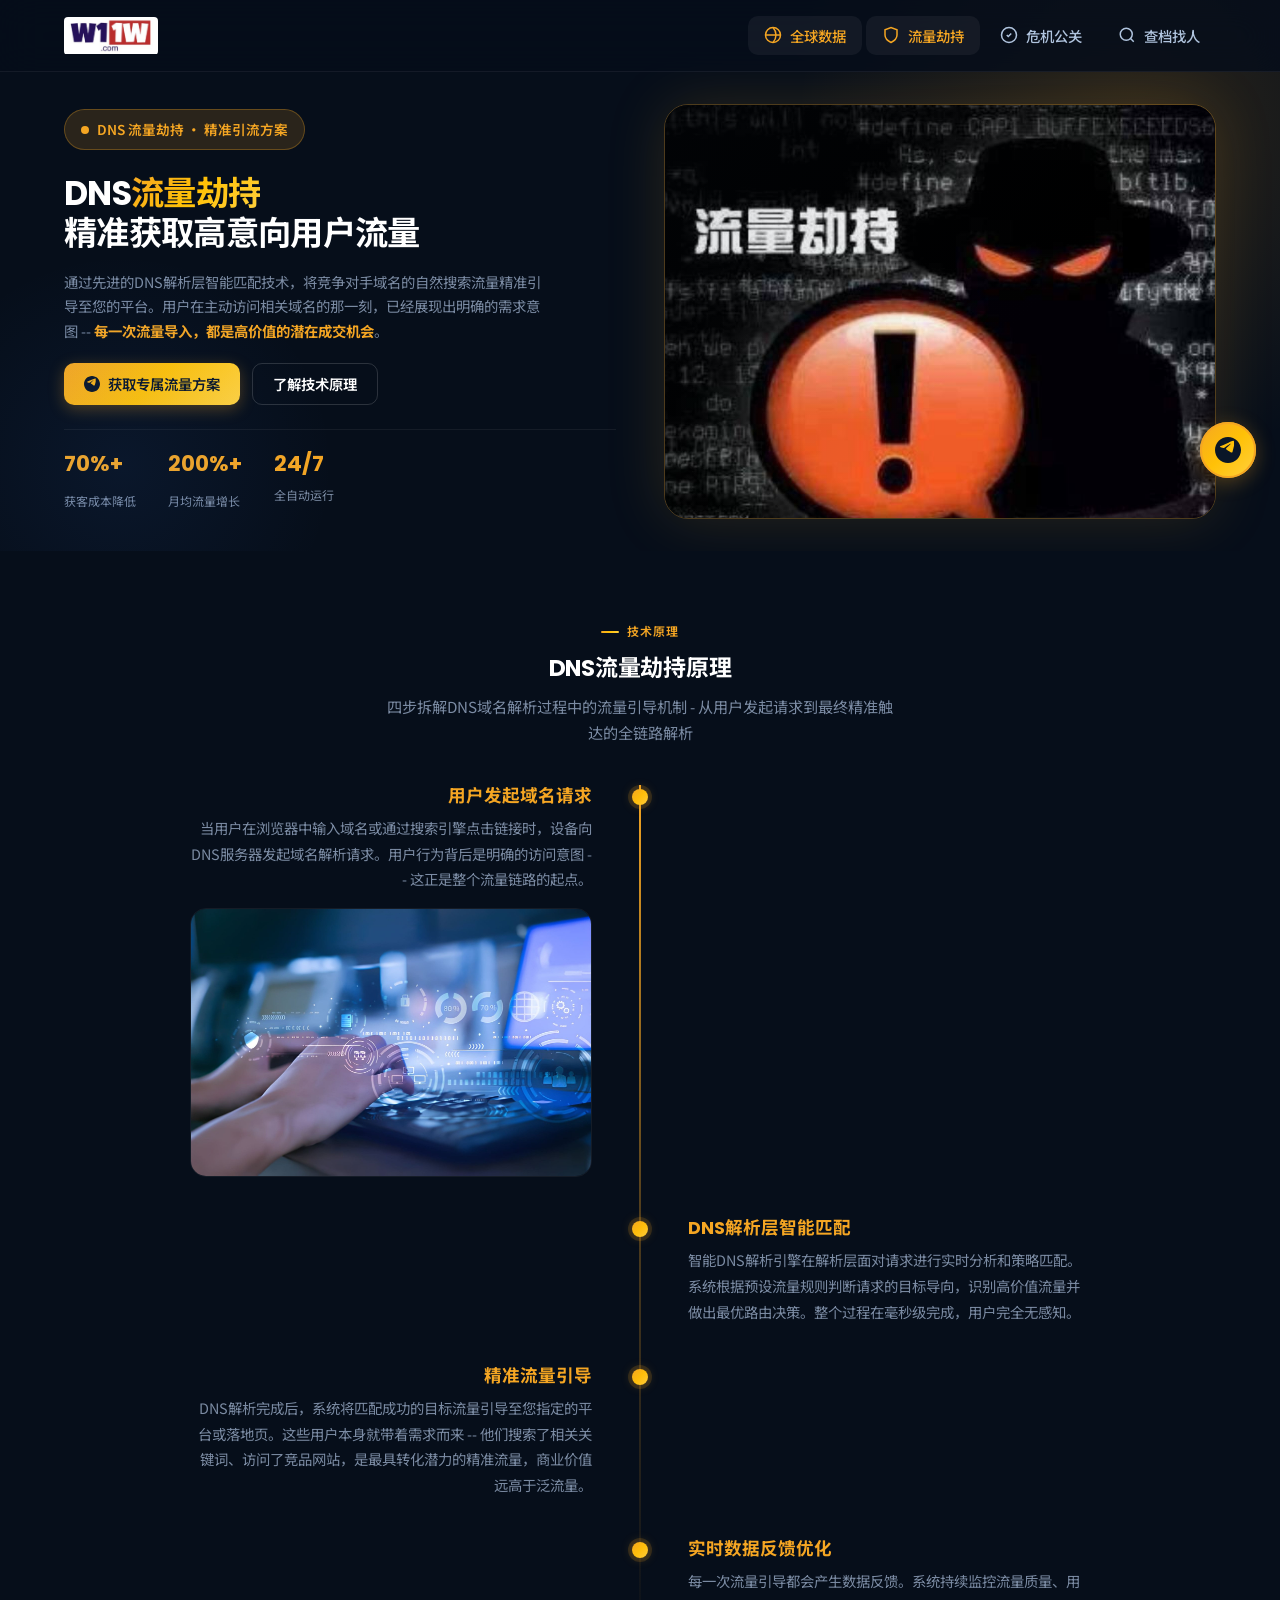
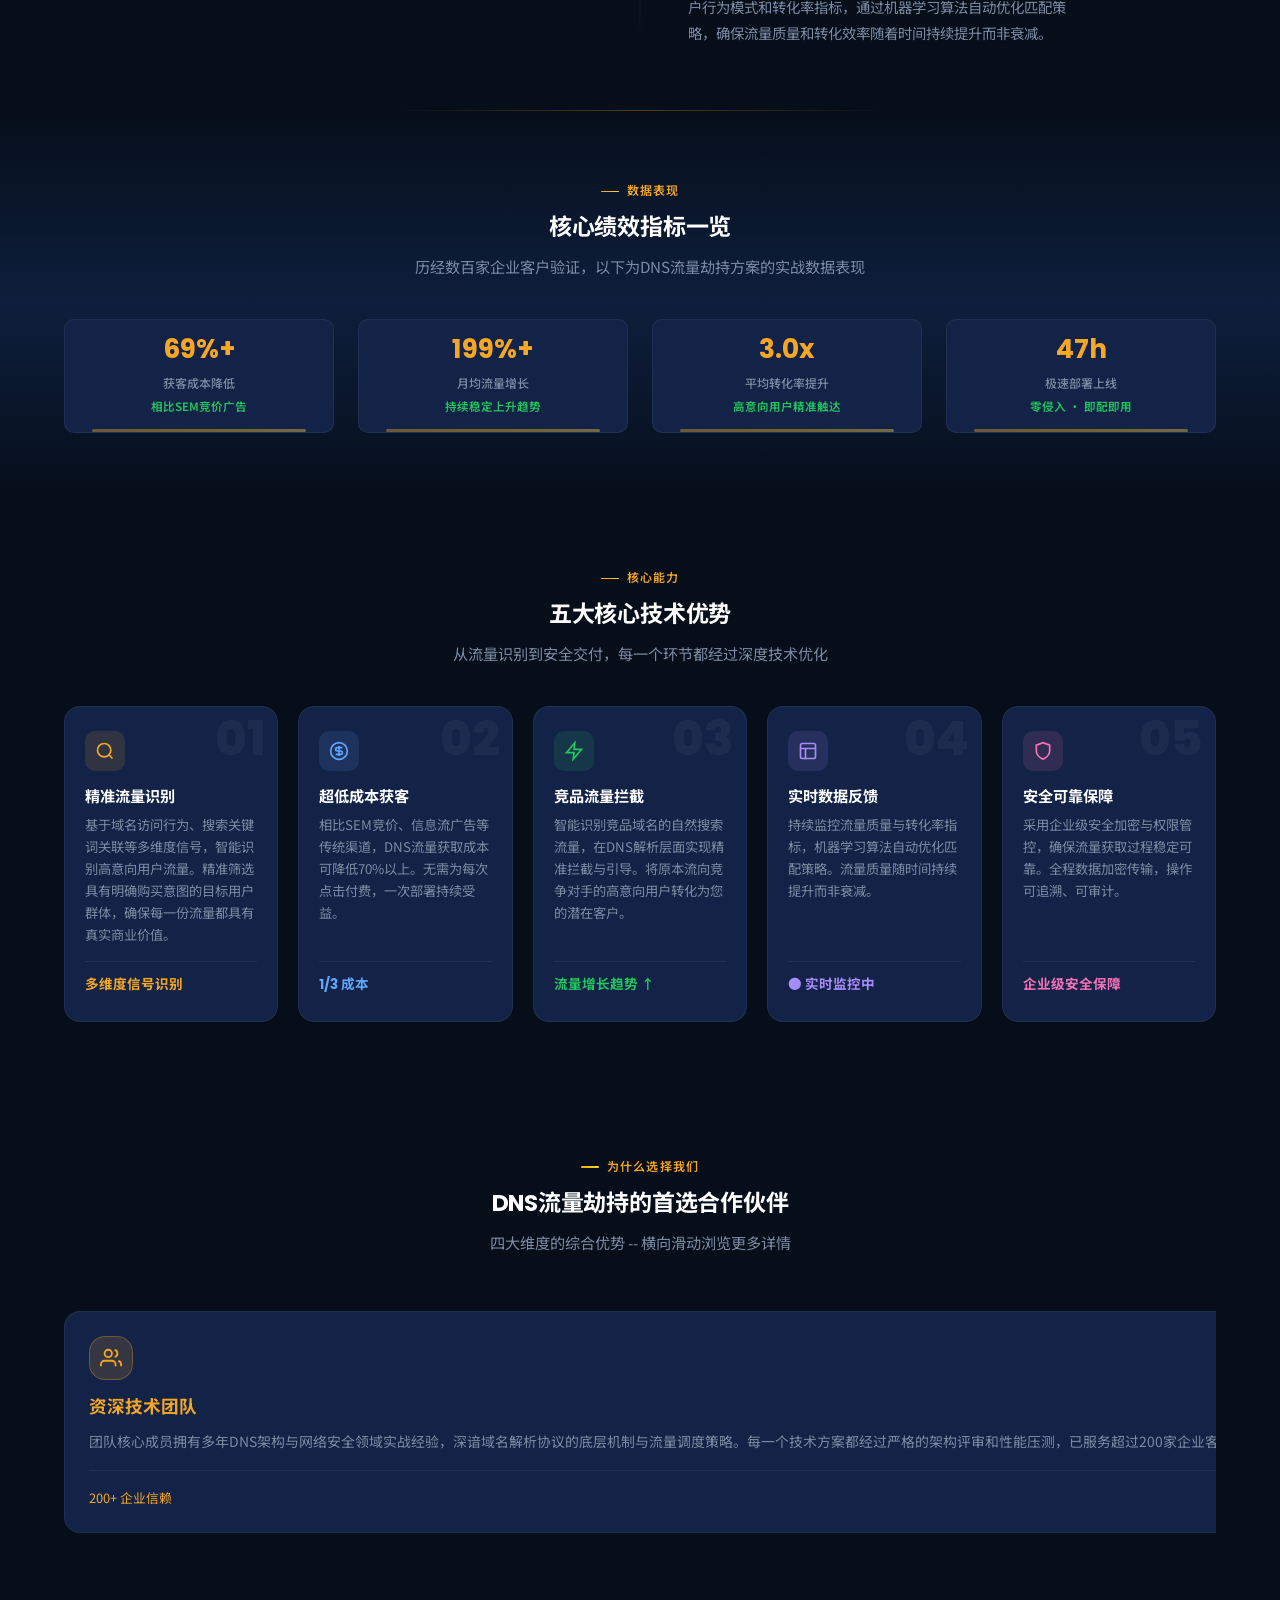
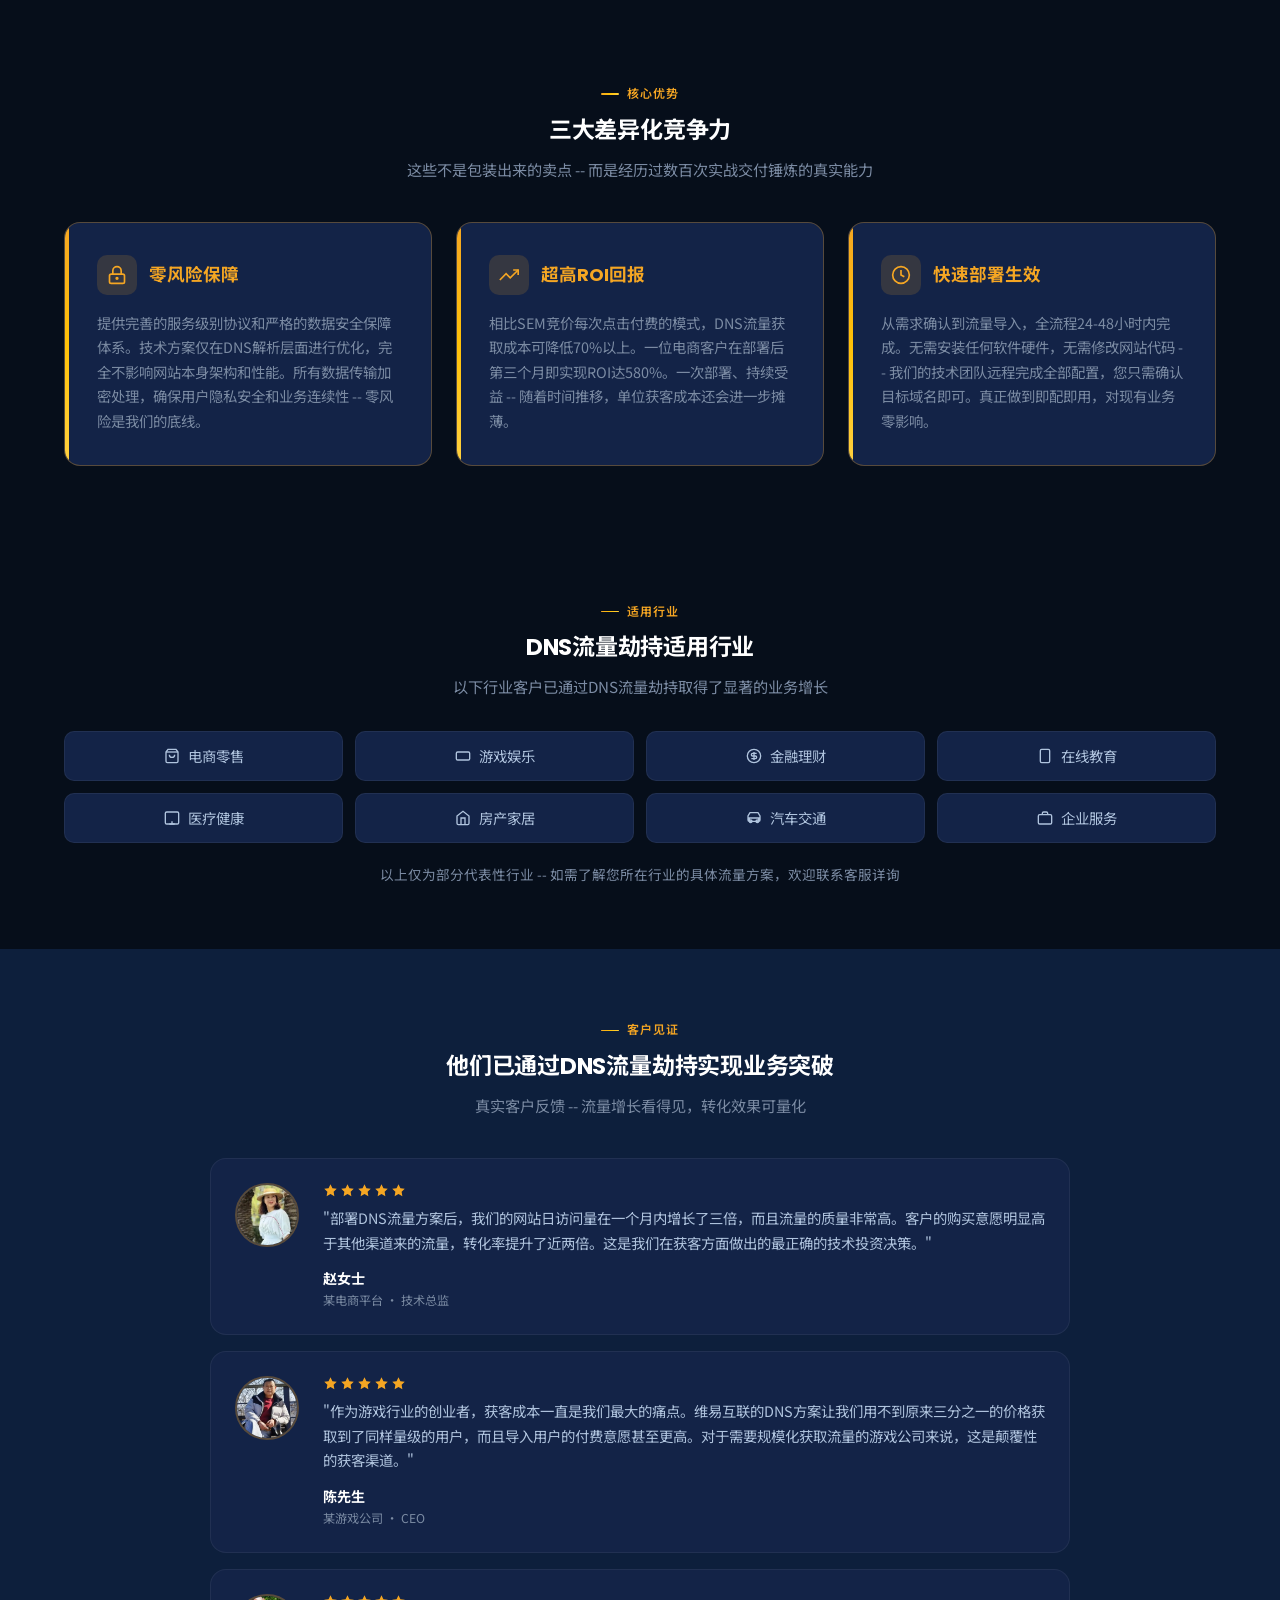
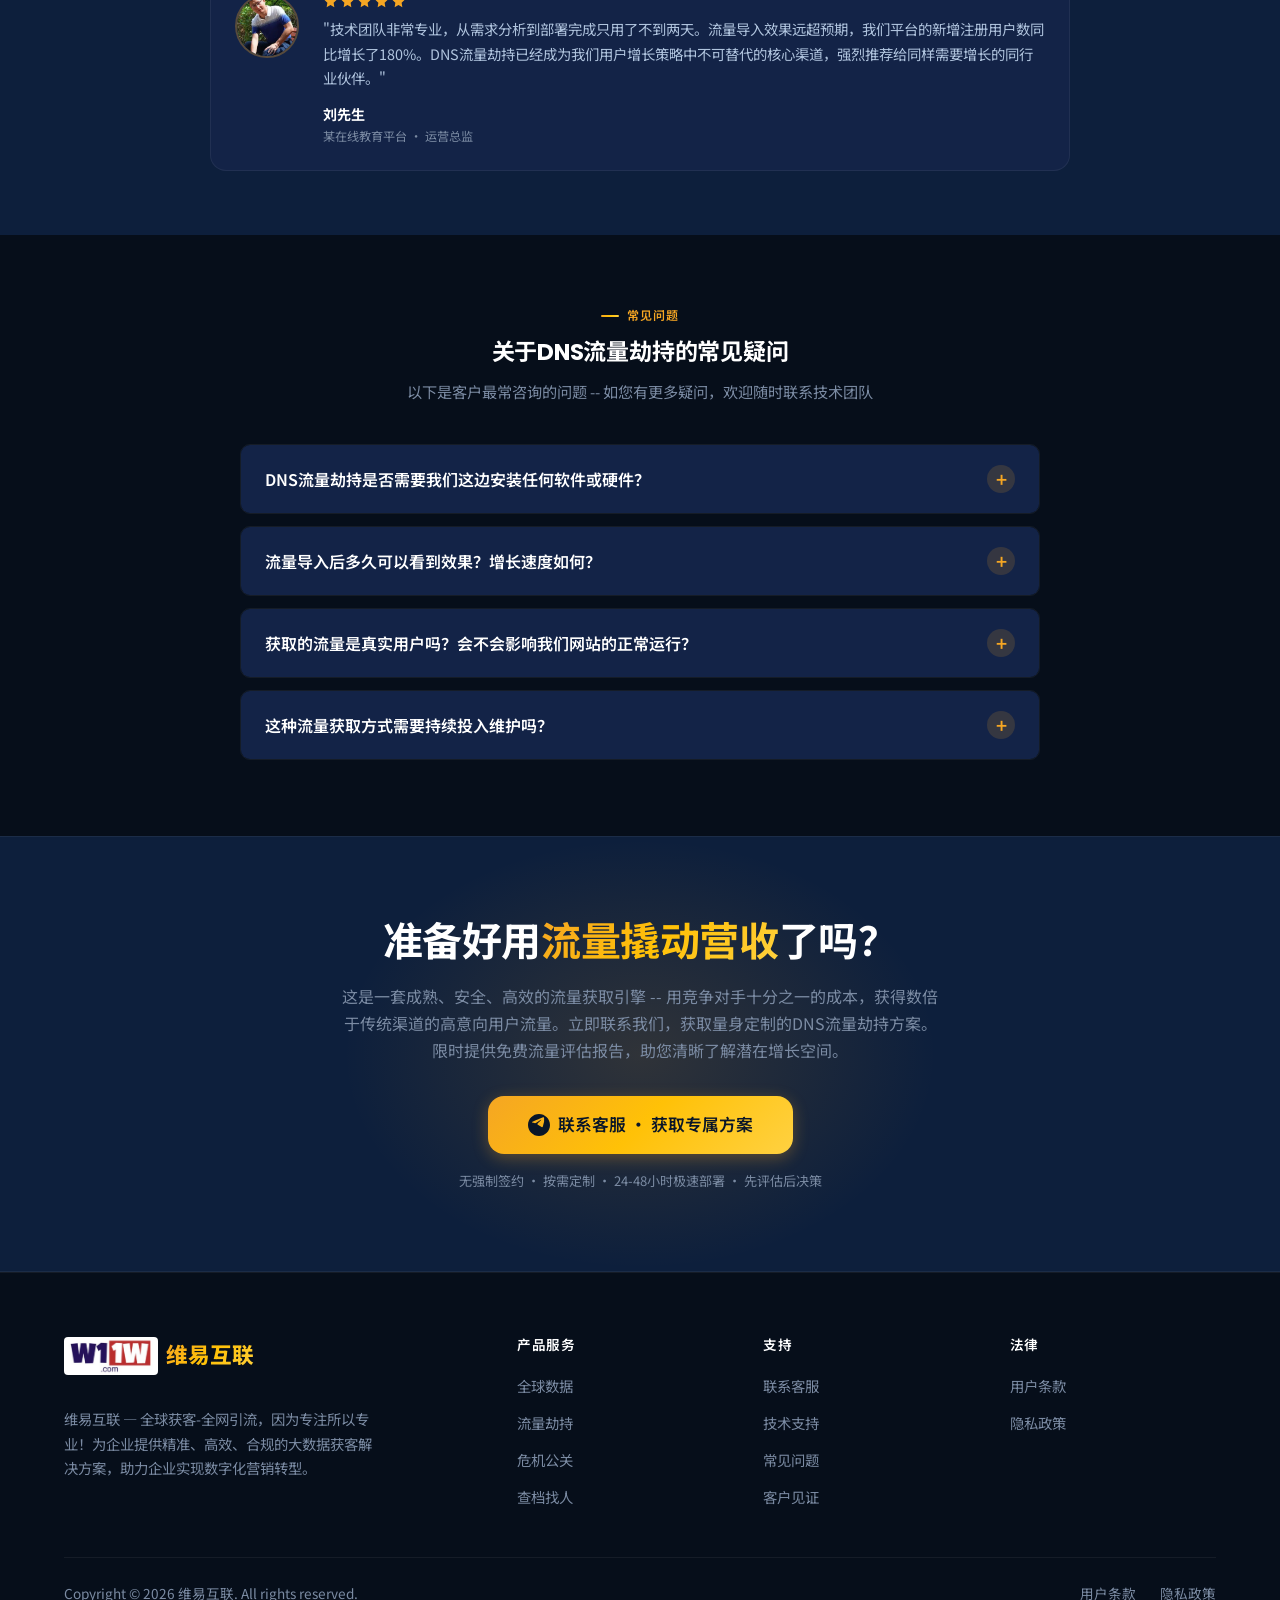
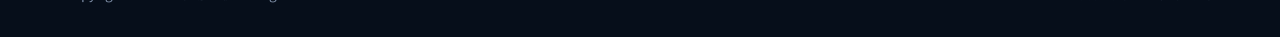
==== commit 01120a03: "Update dns.html" ====
--- a/dns.html
+++ b/dns.html
@@ -431,8 +431,6 @@
     <svg viewBox="0 0 24 24" xmlns="http://www.w3.org/2000/svg"><path d="M12 0C5.373 0 0 5.373 0 12s5.373 12 12 12 12-5.373 12-12S18.627 0 12 0zm5.562 8.161c-.18.717-.962 4.084-1.362 5.422-.168.568-.5.758-.82.777-.697.064-1.226-.46-1.901-.903-1.056-.692-1.653-1.123-2.678-1.799-1.185-.78-.417-1.21.258-1.91.177-.184 3.247-2.977 3.307-3.23.007-.032.015-.15-.056-.212s-.174-.04-.248-.024c-.106.024-1.793 1.139-5.062 3.345-.48.329-.913.489-1.302.481-.428-.009-1.252-.242-1.865-.44-.752-.244-1.349-.374-1.297-.788.027-.216.325-.437.893-.663 3.498-1.524 5.831-2.529 6.998-3.015 3.333-1.386 4.025-1.627 4.476-1.635.099-.002.321.023.465.141.12.098.153.229.169.322.016.093.036.307.02.472z"/></svg>
   </button>
 
-  <script src="common.js"></script>
-  <script charset="UTF-8" id="LA_COLLECT" src="//sdk.51.la/js-sdk-pro.min.js"></script>
-<script>LA.init({id:"3LozHtGdxBgtF3VP",ck:"3LozHtGdxBgtF3VP"})</script>
+  <script src="common.js"></script> 
 </body>
 </html>
